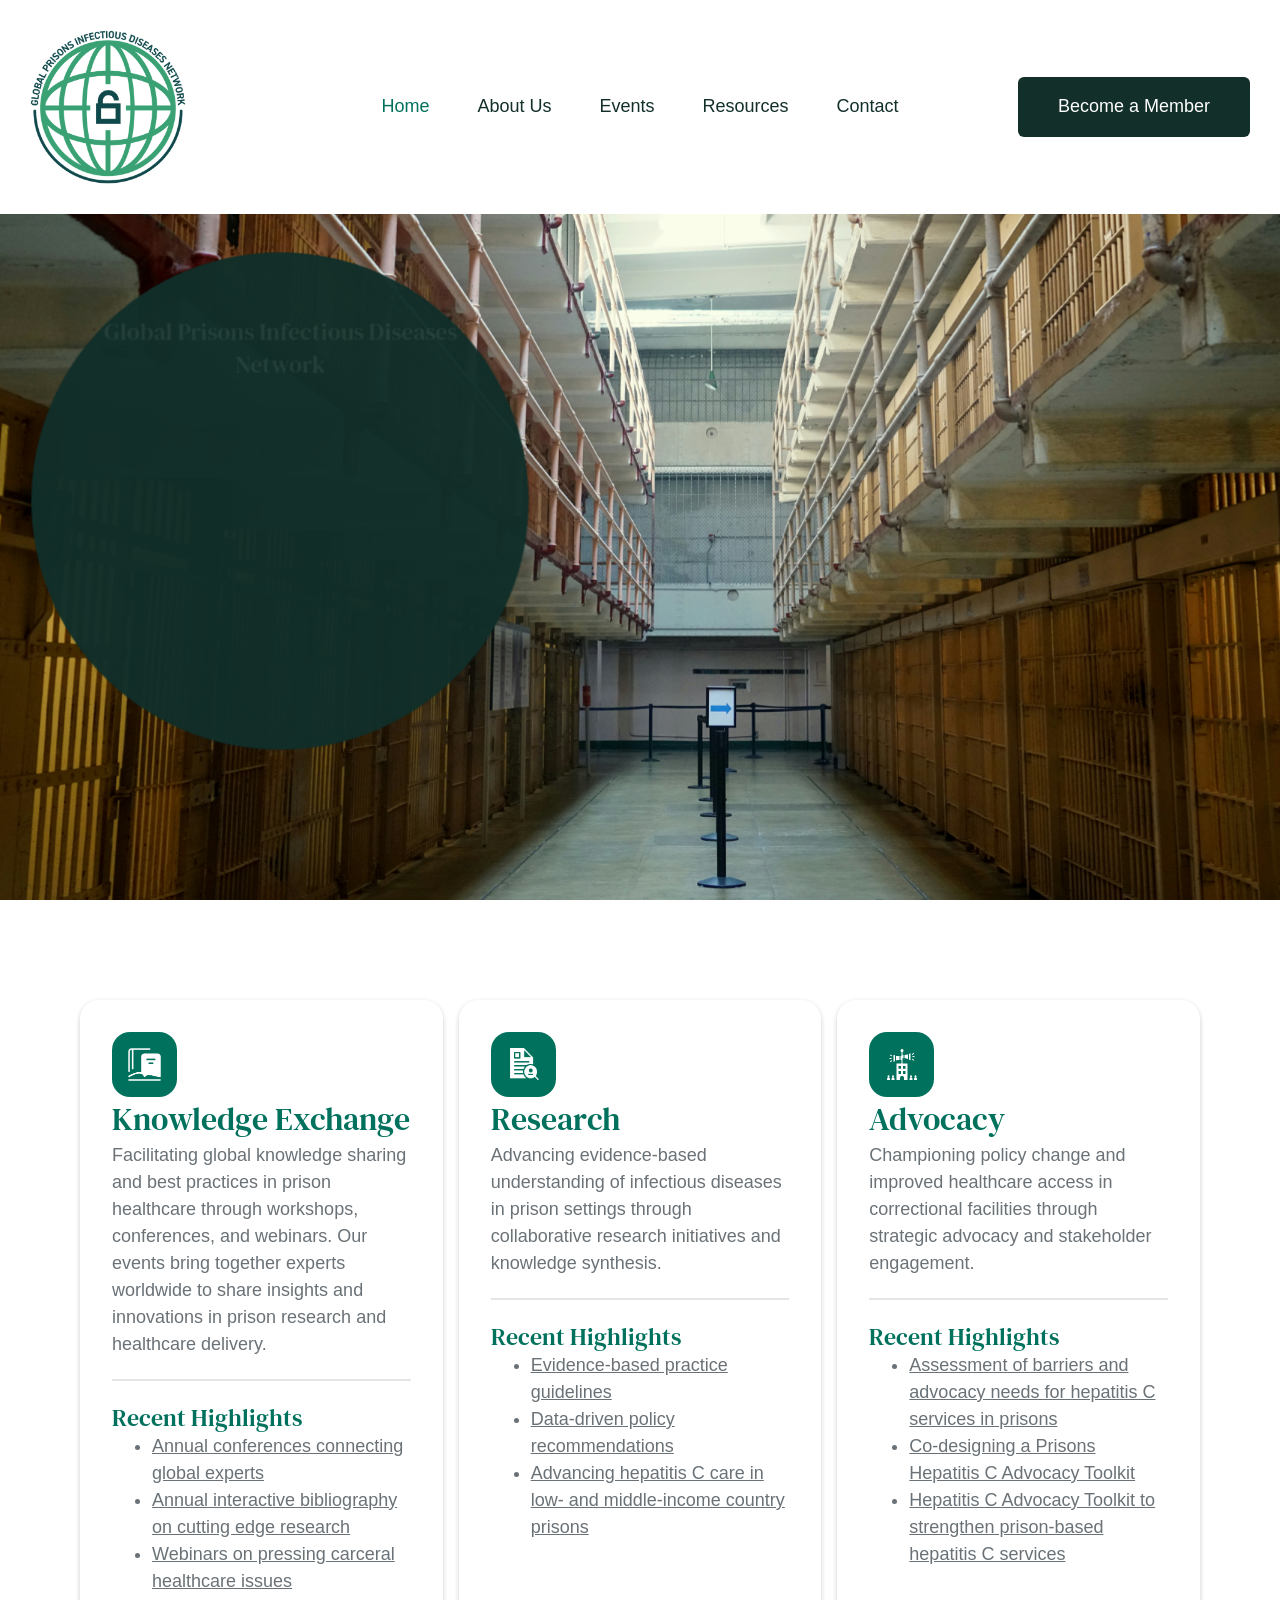
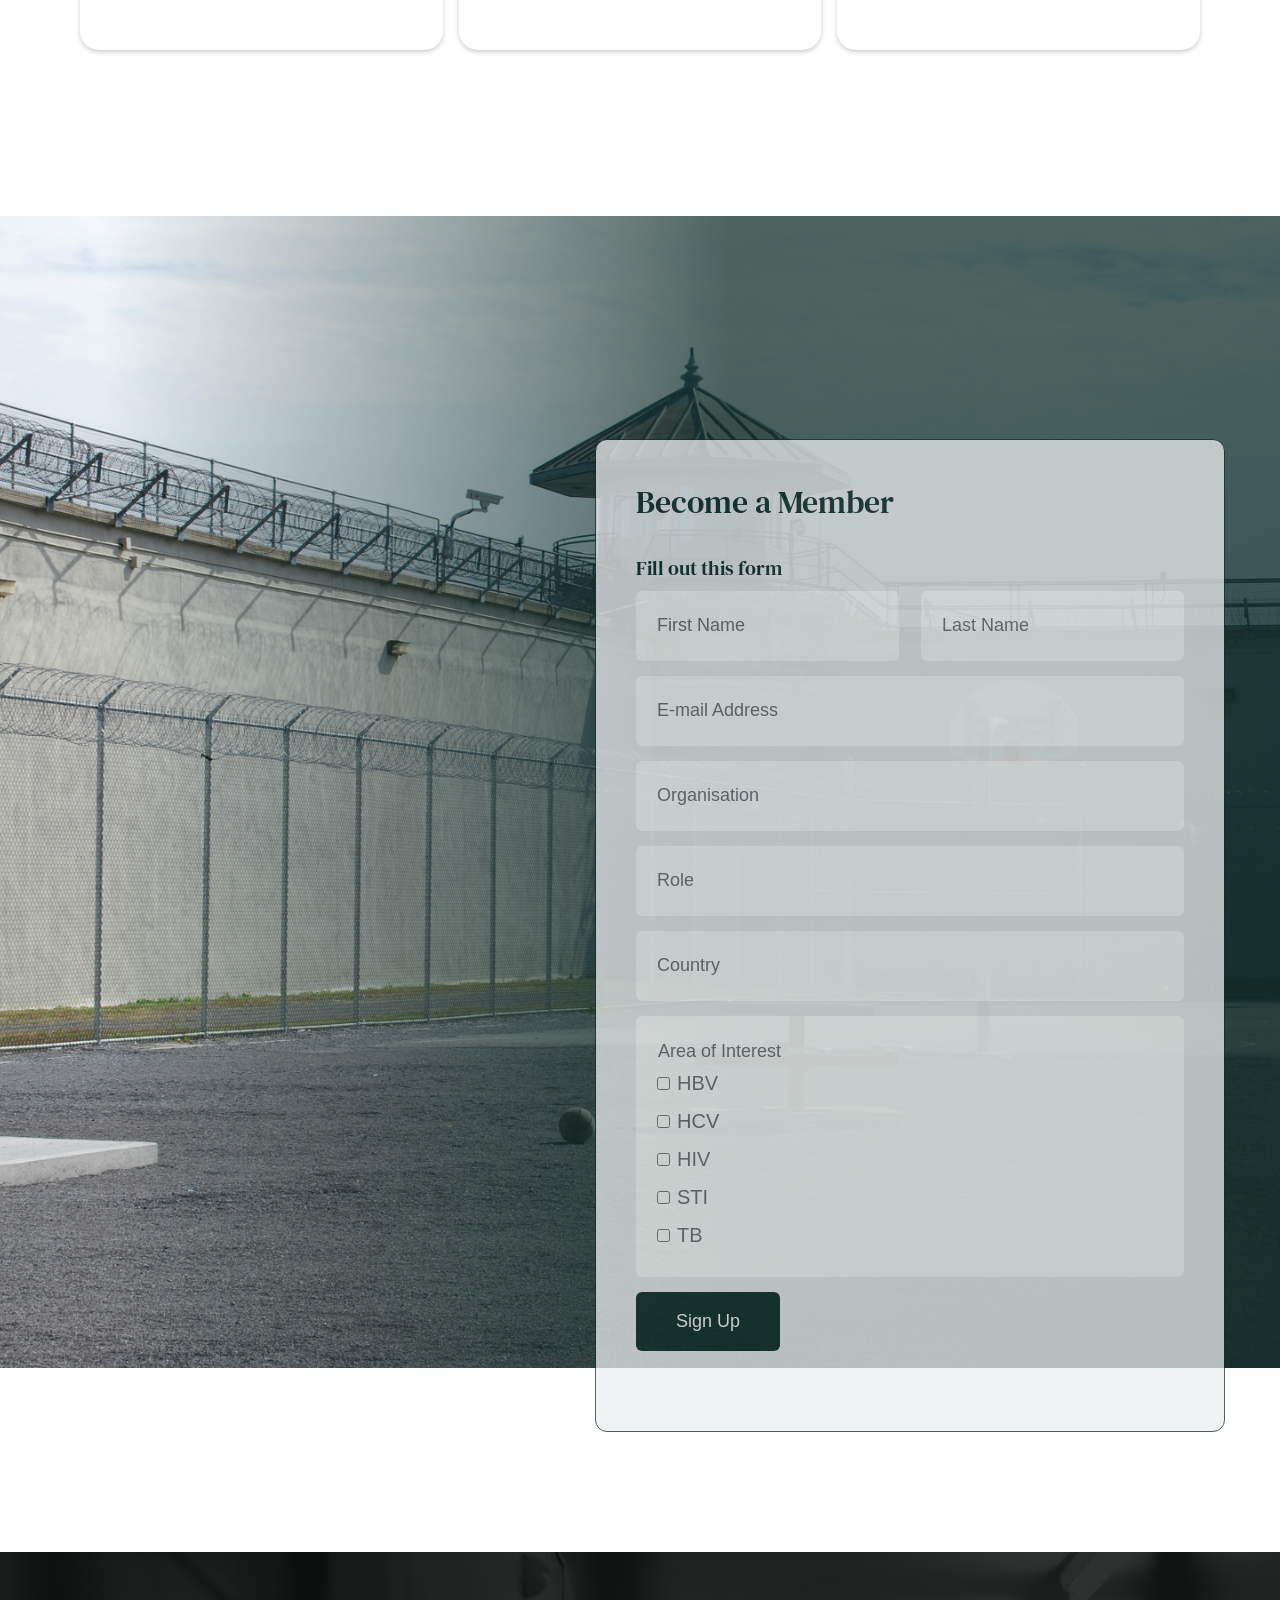
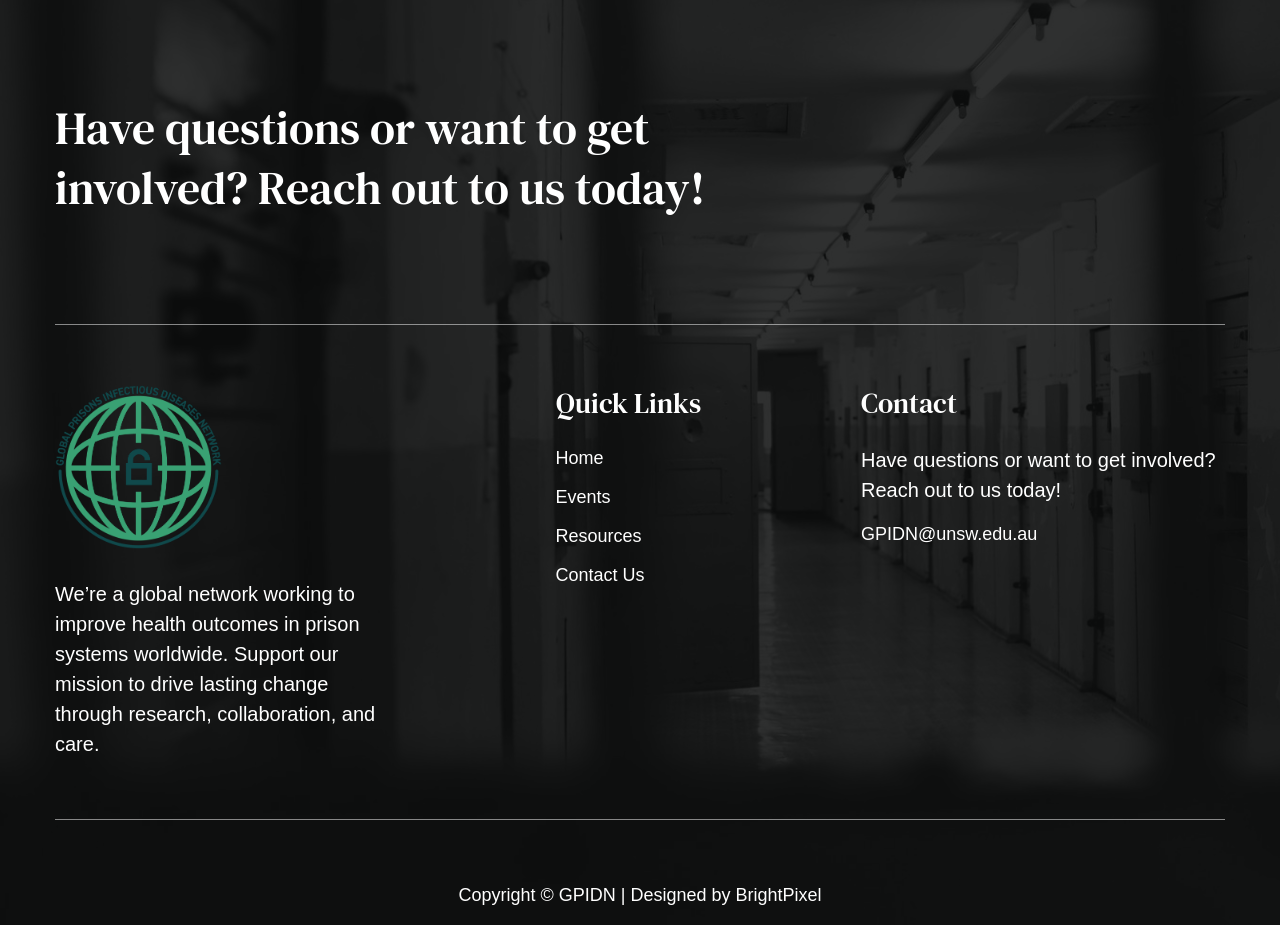
==== index.html @ 19cb0523 "GPIDN site mirror + new 2026 conference (Events) page Local standalone mirror of gpidn.org (5 pages," ====
<!DOCTYPE html><!-- This site was created in Webflow. https://webflow.com --><!-- Last Published: Thu May 07 2026 23:47:41 GMT+0000 (Coordinated Universal Time) --><html data-wf-domain="gpidn.org" data-wf-page="68351c70ae95c81b7feca743" data-wf-site="68351c6fae95c81b7feca6ff" lang="en"><head><meta charset="utf-8"/><link href="https://cdn.prod.website-files.com" rel="preconnect"/><title>Home - Global Prison ID Network</title><meta content="Global Prisons Infectious Diseases Network (GPIDN) is a global alliance advancing prison healthcare through research, collaboration, and advocacy to combat infectious diseases like HIV, TB, HCV, and more." name="description"/><meta content="Home - Global Prison ID Network" property="og:title"/><meta content="Global Prisons Infectious Diseases Network (GPIDN) is a global alliance advancing prison healthcare through research, collaboration, and advocacy to combat infectious diseases like HIV, TB, HCV, and more." property="og:description"/><meta content="Home - Global Prison ID Network" name="twitter:title"/><meta content="Global Prisons Infectious Diseases Network (GPIDN) is a global alliance advancing prison healthcare through research, collaboration, and advocacy to combat infectious diseases like HIV, TB, HCV, and more." name="twitter:description"/><meta property="og:type" content="website"/><meta content="summary_large_image" name="twitter:card"/><meta content="width=device-width, initial-scale=1" name="viewport"/><meta content="Webflow" name="generator"/><link href="assets/gpidn-2025.webflow.shared.c7c316c44-14bac6.css" rel="stylesheet" type="text/css"/><style>@media (min-width:992px) {html.w-mod-js:not(.w-mod-ix) [data-w-id="82a39b6d-df0b-9b63-26b6-0669e4063532"] {width:0%;}html.w-mod-js:not(.w-mod-ix) [data-w-id="cb2bb294-17dc-c684-61d2-eb37966dfdd9"] {opacity:0;}html.w-mod-js:not(.w-mod-ix) [data-w-id="67ee472a-508b-650f-0cd3-38ceef1d4b6e"] {opacity:0;}html.w-mod-js:not(.w-mod-ix) [data-w-id="32a72543-9ac7-cbc3-4306-06e5e917d810"] {opacity:0;}html.w-mod-js:not(.w-mod-ix) [data-w-id="61f1dc7b-3965-6560-810a-5bae8057a529"] {opacity:0;-webkit-transform:translate3d(0, 0, 0) scale3d(0.8, 0.8, 1) rotateX(0) rotateY(0) rotateZ(0) skew(0, 0);-moz-transform:translate3d(0, 0, 0) scale3d(0.8, 0.8, 1) rotateX(0) rotateY(0) rotateZ(0) skew(0, 0);-ms-transform:translate3d(0, 0, 0) scale3d(0.8, 0.8, 1) rotateX(0) rotateY(0) rotateZ(0) skew(0, 0);transform:translate3d(0, 0, 0) scale3d(0.8, 0.8, 1) rotateX(0) rotateY(0) rotateZ(0) skew(0, 0);}}@media (max-width:991px) and (min-width:768px) {html.w-mod-js:not(.w-mod-ix) [data-w-id="32a72543-9ac7-cbc3-4306-06e5e917d810"] {opacity:0;-webkit-transform:translate3d(0, 80px, 0) scale3d(1, 1, 1) rotateX(0) rotateY(0) rotateZ(0) skew(0, 0);-moz-transform:translate3d(0, 80px, 0) scale3d(1, 1, 1) rotateX(0) rotateY(0) rotateZ(0) skew(0, 0);-ms-transform:translate3d(0, 80px, 0) scale3d(1, 1, 1) rotateX(0) rotateY(0) rotateZ(0) skew(0, 0);transform:translate3d(0, 80px, 0) scale3d(1, 1, 1) rotateX(0) rotateY(0) rotateZ(0) skew(0, 0);}html.w-mod-js:not(.w-mod-ix) [data-w-id="67ee472a-508b-650f-0cd3-38ceef1d4b6e"] {opacity:0;-webkit-transform:translate3d(0, 80px, 0) scale3d(1, 1, 1) rotateX(0) rotateY(0) rotateZ(0) skew(0, 0);-moz-transform:translate3d(0, 80px, 0) scale3d(1, 1, 1) rotateX(0) rotateY(0) rotateZ(0) skew(0, 0);-ms-transform:translate3d(0, 80px, 0) scale3d(1, 1, 1) rotateX(0) rotateY(0) rotateZ(0) skew(0, 0);transform:translate3d(0, 80px, 0) scale3d(1, 1, 1) rotateX(0) rotateY(0) rotateZ(0) skew(0, 0);}html.w-mod-js:not(.w-mod-ix) [data-w-id="cb2bb294-17dc-c684-61d2-eb37966dfdd9"] {opacity:0;-webkit-transform:translate3d(0, 80px, 0) scale3d(1, 1, 1) rotateX(0) rotateY(0) rotateZ(0) skew(0, 0);-moz-transform:translate3d(0, 80px, 0) scale3d(1, 1, 1) rotateX(0) rotateY(0) rotateZ(0) skew(0, 0);-ms-transform:translate3d(0, 80px, 0) scale3d(1, 1, 1) rotateX(0) rotateY(0) rotateZ(0) skew(0, 0);transform:translate3d(0, 80px, 0) scale3d(1, 1, 1) rotateX(0) rotateY(0) rotateZ(0) skew(0, 0);}html.w-mod-js:not(.w-mod-ix) [data-w-id="82a39b6d-df0b-9b63-26b6-0669e4063532"] {width:0%;}}@media (max-width:767px) and (min-width:480px) {html.w-mod-js:not(.w-mod-ix) [data-w-id="32a72543-9ac7-cbc3-4306-06e5e917d810"] {opacity:0;-webkit-transform:translate3d(0, 80px, 0) scale3d(1, 1, 1) rotateX(0) rotateY(0) rotateZ(0) skew(0, 0);-moz-transform:translate3d(0, 80px, 0) scale3d(1, 1, 1) rotateX(0) rotateY(0) rotateZ(0) skew(0, 0);-ms-transform:translate3d(0, 80px, 0) scale3d(1, 1, 1) rotateX(0) rotateY(0) rotateZ(0) skew(0, 0);transform:translate3d(0, 80px, 0) scale3d(1, 1, 1) rotateX(0) rotateY(0) rotateZ(0) skew(0, 0);}html.w-mod-js:not(.w-mod-ix) [data-w-id="67ee472a-508b-650f-0cd3-38ceef1d4b6e"] {opacity:0;-webkit-transform:translate3d(0, 80px, 0) scale3d(1, 1, 1) rotateX(0) rotateY(0) rotateZ(0) skew(0, 0);-moz-transform:translate3d(0, 80px, 0) scale3d(1, 1, 1) rotateX(0) rotateY(0) rotateZ(0) skew(0, 0);-ms-transform:translate3d(0, 80px, 0) scale3d(1, 1, 1) rotateX(0) rotateY(0) rotateZ(0) skew(0, 0);transform:translate3d(0, 80px, 0) scale3d(1, 1, 1) rotateX(0) rotateY(0) rotateZ(0) skew(0, 0);}html.w-mod-js:not(.w-mod-ix) [data-w-id="cb2bb294-17dc-c684-61d2-eb37966dfdd9"] {opacity:0;-webkit-transform:translate3d(0, 80px, 0) scale3d(1, 1, 1) rotateX(0) rotateY(0) rotateZ(0) skew(0, 0);-moz-transform:translate3d(0, 80px, 0) scale3d(1, 1, 1) rotateX(0) rotateY(0) rotateZ(0) skew(0, 0);-ms-transform:translate3d(0, 80px, 0) scale3d(1, 1, 1) rotateX(0) rotateY(0) rotateZ(0) skew(0, 0);transform:translate3d(0, 80px, 0) scale3d(1, 1, 1) rotateX(0) rotateY(0) rotateZ(0) skew(0, 0);}html.w-mod-js:not(.w-mod-ix) [data-w-id="82a39b6d-df0b-9b63-26b6-0669e4063532"] {width:0%;}}@media (max-width:479px) {html.w-mod-js:not(.w-mod-ix) [data-w-id="32a72543-9ac7-cbc3-4306-06e5e917d810"] {opacity:0;-webkit-transform:translate3d(0, 80px, 0) scale3d(1, 1, 1) rotateX(0) rotateY(0) rotateZ(0) skew(0, 0);-moz-transform:translate3d(0, 80px, 0) scale3d(1, 1, 1) rotateX(0) rotateY(0) rotateZ(0) skew(0, 0);-ms-transform:translate3d(0, 80px, 0) scale3d(1, 1, 1) rotateX(0) rotateY(0) rotateZ(0) skew(0, 0);transform:translate3d(0, 80px, 0) scale3d(1, 1, 1) rotateX(0) rotateY(0) rotateZ(0) skew(0, 0);}html.w-mod-js:not(.w-mod-ix) [data-w-id="67ee472a-508b-650f-0cd3-38ceef1d4b6e"] {opacity:0;-webkit-transform:translate3d(0, 80px, 0) scale3d(1, 1, 1) rotateX(0) rotateY(0) rotateZ(0) skew(0, 0);-moz-transform:translate3d(0, 80px, 0) scale3d(1, 1, 1) rotateX(0) rotateY(0) rotateZ(0) skew(0, 0);-ms-transform:translate3d(0, 80px, 0) scale3d(1, 1, 1) rotateX(0) rotateY(0) rotateZ(0) skew(0, 0);transform:translate3d(0, 80px, 0) scale3d(1, 1, 1) rotateX(0) rotateY(0) rotateZ(0) skew(0, 0);}html.w-mod-js:not(.w-mod-ix) [data-w-id="cb2bb294-17dc-c684-61d2-eb37966dfdd9"] {opacity:0;-webkit-transform:translate3d(0, 80px, 0) scale3d(1, 1, 1) rotateX(0) rotateY(0) rotateZ(0) skew(0, 0);-moz-transform:translate3d(0, 80px, 0) scale3d(1, 1, 1) rotateX(0) rotateY(0) rotateZ(0) skew(0, 0);-ms-transform:translate3d(0, 80px, 0) scale3d(1, 1, 1) rotateX(0) rotateY(0) rotateZ(0) skew(0, 0);transform:translate3d(0, 80px, 0) scale3d(1, 1, 1) rotateX(0) rotateY(0) rotateZ(0) skew(0, 0);}html.w-mod-js:not(.w-mod-ix) [data-w-id="82a39b6d-df0b-9b63-26b6-0669e4063532"] {width:0%;}}</style><script type="text/javascript">!function(o,c){var n=c.documentElement,t=" w-mod-";n.className+=t+"js",("ontouchstart"in o||o.DocumentTouch&&c instanceof DocumentTouch)&&(n.className+=t+"touch")}(window,document);</script><link href="assets/68389d52143961847e5248ff_favicon-32x32-a05550.png" rel="shortcut icon" type="image/x-icon"/><link href="assets/68389d955cf2e69576b1316a_logo-final-43fe6a.png" rel="apple-touch-icon"/></head><body><main class="page-wrapper"><header class="header"><div class="w-layout-blockcontainer container-fluid w-container"><div data-animation="over-left" data-collapse="medium" data-duration="400" data-easing="ease" data-easing2="ease" role="banner" class="navbar-container w-nav"><div class="navbar-wrapper"><a href="#" class="navbar-brand w-nav-brand"><img width="156" sizes="(max-width: 479px) 90vw, 156px" alt="Brand Logo" src="assets/6837008849dfaa25f21c8799_2025-Logos-Global-Prisons-ID-Network-FINALS-01_1-CLR-CMYK-300-b04871.png" loading="lazy" srcset="assets/6837008849dfaa25f21c8799_2025-Logos-Global-Prisons-ID-Network-FINALS-01_1-CLR-CMYK-300-p-500-603fd9.png 500w, assets/6837008849dfaa25f21c8799_2025-Logos-Global-Prisons-ID-Network-FINALS-01_1-CLR-CMYK-300-b04871.png 834w" class="brand-logo"/></a><nav role="navigation" class="nav-menu-wrapper w-nav-menu"><ul role="list" class="nav-menu w-list-unstyled"><li class="nav-mobile-brand"><a href="#" class="navbar-brand w-nav-brand"><img width="120" sizes="(max-width: 991px) 100vw, 120px" alt="Brand Logo" src="assets/6837008849dfaa25f21c8799_2025-Logos-Global-Prisons-ID-Network-FINALS-01_1-CLR-CMYK-300-b04871.png" loading="lazy" srcset="assets/6837008849dfaa25f21c8799_2025-Logos-Global-Prisons-ID-Network-FINALS-01_1-CLR-CMYK-300-p-500-603fd9.png 500w, assets/6837008849dfaa25f21c8799_2025-Logos-Global-Prisons-ID-Network-FINALS-01_1-CLR-CMYK-300-b04871.png 834w" class="brand-logo"/></a></li><li class="nav-menu-list"><div class="nav-menu-link-wrapper"><a href="index.html" aria-current="page" class="nav-menu-link w--current">Home</a></div></li><li class="nav-menu-list"><div class="nav-menu-link-wrapper"><a href="about-us.html" class="nav-menu-link">About Us</a></div></li><li class="nav-menu-list"><div class="nav-menu-link-wrapper"><a href="events.html" class="nav-menu-link">Events</a></div></li><li class="nav-menu-list"><div class="nav-menu-link-wrapper"><a href="resources.html" class="nav-menu-link">Resources</a></div></li><li class="nav-menu-list"><div class="nav-menu-link-wrapper"><a href="contact-us.html" class="nav-menu-link">Contact</a></div></li><li class="nav-menu-list nav-list-button"><a href="index.html#newsletter-signup" class="primary-button button-white w-button">Become a Member</a></li></ul></nav><div class="nav-button-block"><a href="index.html#newsletter-signup" class="primary-button w-button">Become a Member</a></div><div class="menu-button w-nav-button"><div class="w-icon-nav-menu"></div></div></div></div></div></header><main class="main-wrapper"><section data-w-id="45e7bcd1-b46f-7408-97d9-a420a9abc5b6" class="home-two-hero-section"><div class="home-two-hero-wrapper"><div class="w-layout-blockcontainer container-fluid w-container"><div data-w-id="61f1dc7b-3965-6560-810a-5bae8057a529" class="home-two-hero-content-block"><h3 data-w-id="32a72543-9ac7-cbc3-4306-06e5e917d810" class="hero-title">Global Prisons Infectious Diseases Network</h3><p data-w-id="67ee472a-508b-650f-0cd3-38ceef1d4b6e" class="hero-except">The Global Prisons Infectious Diseases Network connects researchers, healthcare professionals, policymakers, and advocates committed to preventing and treating the most prevalent infectious diseases in custodial settings (prisons, jails, community corrections, and other closed settings), including hepatitis B (HBV), hepatitis C (HCV), HIV, tuberculosis (TB), and sexually transmitted infections (STIs).</p><a data-w-id="cb2bb294-17dc-c684-61d2-eb37966dfdd9" href="#newsletter-signup" class="primary-button button-white w-button">Become a Member</a></div></div></div><div data-w-id="82a39b6d-df0b-9b63-26b6-0669e4063532" class="home-two-hero-image-wrapper"></div></section><section class="home-about-section"><div class="section-gap-bottom extra-section-gap"><div class="w-layout-blockcontainer container-3 w-container"><div class="div-block-2"><div><div class="div-block-7"><div class="div-block-6"><img src="assets/688afd096c5e7ce8a48aa654_icons8-knowledge-64-aa7af4.png" loading="lazy" alt="" class="image"/></div><h3 class="heading-2">Knowledge Exchange</h3><p>Facilitating global knowledge sharing and best practices in prison healthcare through workshops, conferences, and webinars. Our events bring together experts worldwide to share insights and innovations in prison research and healthcare delivery.</p><div class="div-block-5"></div><h4 class="heading-3">Recent Highlights</h4><div class="rich-text-block w-richtext"><ul role="list"><li><a href="events.html#Conference-session" class="link">Annual conferences connecting global experts</a></li><li><a href="events.html#Annual-Bibliography" class="link">Annual interactive bibliography on cutting edge research</a></li><li><a href="events.html#Annual-Bibliography" class="link">Webinars on pressing carceral healthcare issues</a></li></ul></div></div></div></div><div class="div-block-2"><div><div class="div-block-7"><div class="div-block-6"><img src="assets/688afcbd1fd02f73d19caa61_icons8-research-50-43e5c8.png" loading="lazy" alt="" class="image"/></div><h3 class="heading-2">Research</h3><p>Advancing evidence-based understanding of infectious diseases in prison settings through collaborative research initiatives and knowledge synthesis.</p><div class="div-block-5"></div><h4 class="heading-3">Recent Highlights</h4><div class="rich-text-block w-richtext"><ul role="list"><li><a href="assets/docs/Global-Guidelines_FINAL-8868b1.pdf" class="link">Evidence-based practice guidelines</a></li><li><a href="assets/docs/Global-Guidelines_FINAL-8868b1.pdf" class="link">‍</a><a href="assets/docs/688affd9cad21de97b871ea6_Hepatitis-C-elimination-3e7ce7.pdf" class="link">Data-driven policy recommendations</a><a href="assets/docs/689eab617945a1f01510af22_The-role-of-low-income-and-middle-income-country-prisons-in-eliminating-hepatitis-C-9988ad.pdf" class="link">‍</a></li><li><a href="assets/docs/689eab617945a1f01510af22_The-role-of-low-income-and-middle-income-country-prisons-in-eliminating-hepatitis-C-9988ad.pdf" class="link">Advancing hepatitis C care in low- and middle-income country prisons</a></li></ul></div></div></div></div><div class="div-block-4 div-block-2"><div><div class="div-block-7"><div class="div-block-6"><img src="assets/688afd13b1c6c73cb6750aa9_icons8-advocacy-64-0dfc74.png" loading="lazy" alt="" class="image"/></div><h3 class="heading-2">Advocacy</h3><p>Championing policy change and improved healthcare access in correctional facilities through strategic advocacy and stakeholder engagement.</p><div class="div-block-5"></div><h4 class="heading-3">Recent Highlights</h4><div class="rich-text-block w-richtext"><ul role="list"><li><a href="assets/docs/688afff72bd0dc958d264e34_Barriers-and-advocacy-needs-for-hepatitis-C--5202a2.pdf" class="link">Assessment of barriers and advocacy needs for hepatitis C services in prisons</a></li><li class="link"><a href="assets/docs/688afff908e06ccb3a6a508e_Co-designing-the-INHSU-Prisons-5e118a.pdf" class="link">Co-designing a Prisons Hepatitis C Advocacy Toolkit </a></li><li class="link"><a href="https://inhsu.org/prisons-advocacy/" class="link">Hepatitis C Advocacy Toolkit to strengthen prison-based hepatitis C services</a></li></ul></div></div></div></div></div><div class="w-layout-blockcontainer container-default w-container"></div></div></section><section id="newsletter-signup" class="newsletter-section"><div class="section-gap-bottom"><div data-wf--donate-form--variant="bg-image-two" class="donate-main-wrapper w-variant-f0616ed6-3bfb-a10e-7567-ba98803127ca"><div class="w-layout-blockcontainer container-default w-container"><div class="donate-inner-wrapper"><div class="donate-content-block"><div class="section-title-block left-align-text-color-white"><div class="overflow-hidden"><div data-w-id="af041ebb-193e-fc40-6cb0-dd7b58821d04" class="donatinon-subtitle"></div></div><div class="overflow-hidden"><h2 data-w-id="af041ebb-193e-fc40-6cb0-dd7b58821d08" class="donation-section-title">Become a Member</h2></div></div><div data-w-id="639269e8-1d34-2d6f-25fd-9f0c02163643" class="donate-form-wrapper"><div class="donate-form-block w-form"><h3 class="donate-form-title">Become a Member</h3><form id="wf-form-Newsletter-Form" name="wf-form-Newsletter-Form" data-name="Newsletter Form" method="get" class="donate-form" data-wf-page-id="68351c70ae95c81b7feca743" data-wf-element-id="83a40e5c-3366-bae4-42bb-a971c50bfebc"><div class="input-field-wrapper margin-bottom"><label for="First-Name" class="donate-form-label">Fill out this form</label><div class="div-block w-variant-f0616ed6-3bfb-a10e-7567-ba98803127ca"><input class="input-field w-variant-f0616ed6-3bfb-a10e-7567-ba98803127ca _50-input w-input" maxlength="256" name="First-Name" data-name="First Name" aria-label="Enter your email" placeholder="First Name" type="text" id="First-Name" required=""/><input class="input-field w-variant-f0616ed6-3bfb-a10e-7567-ba98803127ca _50-input w-input" maxlength="256" name="Last-Name" data-name="Last Name" aria-label="Enter your email" placeholder="Last Name" type="text" id="Last-Name" required=""/></div><input class="input-field w-variant-f0616ed6-3bfb-a10e-7567-ba98803127ca w-input" maxlength="256" name="News-Letter-Email-2" data-name="News Letter Email 2" aria-label="Enter your email" placeholder="E-mail Address" type="email" id="News-Letter-Email" required=""/><input class="input-field w-variant-f0616ed6-3bfb-a10e-7567-ba98803127ca w-input" maxlength="256" name="Organisation" data-name="Organisation" aria-label="Enter your email" placeholder="Organisation" type="text" id="Organisation"/><input class="input-field w-variant-f0616ed6-3bfb-a10e-7567-ba98803127ca w-input" maxlength="256" name="Role" data-name="Role" aria-label="Enter your email" placeholder="Role" type="text" id="Role" required=""/><input class="input-field w-variant-f0616ed6-3bfb-a10e-7567-ba98803127ca w-input" maxlength="256" name="Country" data-name="Country" aria-label="Enter your email" placeholder="Country" type="text" id="Country" required=""/><div id="checkbox-group-wrap" class="input-field w-variant-f0616ed6-3bfb-a10e-7567-ba98803127ca"><label for="" class="input-field w-variant-f0616ed6-3bfb-a10e-7567-ba98803127ca labeleee">Area of Interest</label><div id="checkbox-grid"><label id="checkbox-item" class="w-checkbox"><input type="checkbox" id="checkbox" name="checkbox" data-name="Checkbox" class="w-checkbox-input checkbox-2 w-variant-f0616ed6-3bfb-a10e-7567-ba98803127ca"/><span class="checkbox-label-2 w-variant-f0616ed6-3bfb-a10e-7567-ba98803127ca w-form-label" for="checkbox">HBV</span></label><label id="checkbox-item" class="w-checkbox"><input type="checkbox" id="checkbox" name="checkbox" data-name="Checkbox" class="w-checkbox-input checkbox-2 w-variant-f0616ed6-3bfb-a10e-7567-ba98803127ca"/><span class="checkbox-label-3 w-variant-f0616ed6-3bfb-a10e-7567-ba98803127ca w-form-label" for="checkbox">HCV</span></label><label id="checkbox-item" class="w-checkbox"><input type="checkbox" id="checkbox" name="checkbox" data-name="Checkbox" class="w-checkbox-input checkbox-2 w-variant-f0616ed6-3bfb-a10e-7567-ba98803127ca"/><span class="checkbox-label-4 w-variant-f0616ed6-3bfb-a10e-7567-ba98803127ca w-form-label" for="checkbox">HIV</span></label><label id="checkbox-item" class="w-checkbox"><input type="checkbox" id="checkbox" name="checkbox" data-name="Checkbox" class="w-checkbox-input checkbox-2 w-variant-f0616ed6-3bfb-a10e-7567-ba98803127ca"/><span class="checkbox-label-4 w-variant-f0616ed6-3bfb-a10e-7567-ba98803127ca w-form-label" for="checkbox">STI</span></label><label id="checkbox-item" class="w-checkbox"><input type="checkbox" id="checkbox" name="checkbox" data-name="Checkbox" class="w-checkbox-input checkbox-2 w-variant-f0616ed6-3bfb-a10e-7567-ba98803127ca"/><span class="checkbox-label-4 w-variant-f0616ed6-3bfb-a10e-7567-ba98803127ca w-form-label" for="checkbox">TB</span></label></div></div><input type="submit" data-wait="Please wait..." class="primary-button w-button" value="Sign Up"/></div></form><div class="success-message w-form-done"><div>Thank you! Your submission has been received!</div></div><div class="error-message w-form-fail"><div>Oops! Something went wrong while submitting the form.</div></div></div></div></div></div></div></div></div></section></main><footer class="footer"><div class="footer-main-wrapper"><div class="footer-cta-block"><div class="w-layout-blockcontainer container-default w-container"><div class="footer-cta-inner"><h2 class="footer-cta-title">Have questions or want to get involved? Reach out to us today!</h2></div></div></div><div class="footer-upper-block"><div class="w-layout-blockcontainer container-default w-container"><div class="footer-main-block"><div id="w-node-cbdabc83-c2b3-a288-bb67-6b3678194d32-78194d25" class="footer-about-wrapper"><a href="#" class="footer-brand w-inline-block"><img sizes="100vw" srcset="assets/6837008849dfaa25f21c8799_2025-Logos-Global-Prisons-ID-Network-FINALS-01_1-CLR-CMYK-300-p-500-603fd9.png 500w, assets/6837008849dfaa25f21c8799_2025-Logos-Global-Prisons-ID-Network-FINALS-01_1-CLR-CMYK-300-b04871.png 834w" alt="Brand Logo" src="assets/6837008849dfaa25f21c8799_2025-Logos-Global-Prisons-ID-Network-FINALS-01_1-CLR-CMYK-300-b04871.png" loading="lazy" class="footer-brand-logo"/></a><p class="footer-about-paragraph">We’re a global network working to improve health outcomes in prison systems worldwide. Support our mission to drive lasting change through research, collaboration, and care.</p></div><div class="footer-column"><div class="footer-heading">Quick Links</div><div class="footer-link-wrapper"><a href="index.html" aria-current="page" class="footer-link w--current">Home</a><a href="events.html" class="footer-link">Events</a><a href="resources.html" class="footer-link">Resources</a><a href="contact-us.html" class="footer-link">Contact Us</a></div></div><div id="w-node-cbdabc83-c2b3-a288-bb67-6b3678194d5e-78194d25" class="footer-contact-block"><div class="footer-heading">Contact</div><div class="footer-newsletter-wrapper"><p class="footer-text">Have questions or want to get involved? Reach out to us today!</p><div class="footer-contact-link-block"><div class="footer-contact-text">GPIDN@unsw.edu.au</div></div></div></div></div></div></div><div class="footer-lower-block"><div class="w-layout-blockcontainer container-default w-container"><div class="footer-copyright-text">Copyright © GPIDN | Designed by <a href="https://www.bright-pixel.com" class="footer-copyright-link">BrightPixel</a></div></div></div></div><img src="assets/6837106b8d5699e314704a1d_matthew-ansley-ihl2Q5F-VYA-unsplash-0db472.jpg" loading="lazy" sizes="100vw" srcset="assets/6837106b8d5699e314704a1d_matthew-ansley-ihl2Q5F-VYA-unsplash-p-500-630df8.jpg 500w, assets/6837106b8d5699e314704a1d_matthew-ansley-ihl2Q5F-VYA-unsplash-p-800-622639.jpg 800w, assets/6837106b8d5699e314704a1d_matthew-ansley-ihl2Q5F-VYA-unsplash-p-1080-1d7cfe.jpg 1080w, assets/6837106b8d5699e314704a1d_matthew-ansley-ihl2Q5F-VYA-unsplash-p-1600-a8a8f8.jpg 1600w, assets/6837106b8d5699e314704a1d_matthew-ansley-ihl2Q5F-VYA-unsplash-p-2000-96ce20.jpg 2000w, assets/6837106b8d5699e314704a1d_matthew-ansley-ihl2Q5F-VYA-unsplash-p-2600-5c32ee.jpg 2600w, assets/6837106b8d5699e314704a1d_matthew-ansley-ihl2Q5F-VYA-unsplash-p-3200-4ceb6a.jpg 3200w, assets/6837106b8d5699e314704a1d_matthew-ansley-ihl2Q5F-VYA-unsplash-0db472.jpg 6240w" alt="" class="footer-bg"/></footer></main><script src="assets/jquery-3.5.1.min.dc5e7f18c8-2a0d24.js" type="text/javascript"></script><script src="assets/webflow.schunk.36b8fb49256177c8-672e7f.js" type="text/javascript"></script><script src="assets/webflow.schunk.cf0bcd5d386168d1-3fe986.js" type="text/javascript"></script><script src="assets/webflow.37ffd93a.c64ad2f192f52dd2-768ecd.js" type="text/javascript"></script></body></html>
---- assets/gpidn-2025.webflow.shared.c7c316c44-14bac6.css ----
html {
  -webkit-text-size-adjust: 100%;
  -ms-text-size-adjust: 100%;
  font-family: sans-serif;
}

body {
  margin: 0;
}

article, aside, details, figcaption, figure, footer, header, hgroup, main, menu, nav, section, summary {
  display: block;
}

audio, canvas, progress, video {
  vertical-align: baseline;
  display: inline-block;
}

audio:not([controls]) {
  height: 0;
  display: none;
}

[hidden], template {
  display: none;
}

a {
  background-color: #0000;
}

a:active, a:hover {
  outline: 0;
}

abbr[title] {
  border-bottom: 1px dotted;
}

b, strong {
  font-weight: bold;
}

dfn {
  font-style: italic;
}

h1 {
  margin: .67em 0;
  font-size: 2em;
}

mark {
  color: #000;
  background: #ff0;
}

small {
  font-size: 80%;
}

sub, sup {
  vertical-align: baseline;
  font-size: 75%;
  line-height: 0;
  position: relative;
}

sup {
  top: -.5em;
}

sub {
  bottom: -.25em;
}

img {
  border: 0;
}

svg:not(:root) {
  overflow: hidden;
}

hr {
  box-sizing: content-box;
  height: 0;
}

pre {
  overflow: auto;
}

code, kbd, pre, samp {
  font-family: monospace;
  font-size: 1em;
}

button, input, optgroup, select, textarea {
  color: inherit;
  font: inherit;
  margin: 0;
}

button {
  overflow: visible;
}

button, select {
  text-transform: none;
}

button, html input[type="button"], input[type="reset"] {
  -webkit-appearance: button;
  cursor: pointer;
}

button[disabled], html input[disabled] {
  cursor: default;
}

button::-moz-focus-inner, input::-moz-focus-inner {
  border: 0;
  padding: 0;
}

input {
  line-height: normal;
}

input[type="checkbox"], input[type="radio"] {
  box-sizing: border-box;
  padding: 0;
}

input[type="number"]::-webkit-inner-spin-button, input[type="number"]::-webkit-outer-spin-button {
  height: auto;
}

input[type="search"] {
  -webkit-appearance: none;
}

input[type="search"]::-webkit-search-cancel-button, input[type="search"]::-webkit-search-decoration {
  -webkit-appearance: none;
}

legend {
  border: 0;
  padding: 0;
}

textarea {
  overflow: auto;
}

optgroup {
  font-weight: bold;
}

table {
  border-collapse: collapse;
  border-spacing: 0;
}

td, th {
  padding: 0;
}

@font-face {
  font-family: webflow-icons;
  src: url("[data-uri]") format("truetype");
  font-weight: normal;
  font-style: normal;
}

[class^="w-icon-"], [class*=" w-icon-"] {
  speak: none;
  font-variant: normal;
  text-transform: none;
  -webkit-font-smoothing: antialiased;
  -moz-osx-font-smoothing: grayscale;
  font-style: normal;
  font-weight: normal;
  line-height: 1;
  font-family: webflow-icons !important;
}

.w-icon-slider-right:before {
  content: "";
}

.w-icon-slider-left:before {
  content: "";
}

.w-icon-nav-menu:before {
  content: "";
}

.w-icon-arrow-down:before, .w-icon-dropdown-toggle:before {
  content: "";
}

.w-icon-file-upload-remove:before {
  content: "";
}

.w-icon-file-upload-icon:before {
  content: "";
}

* {
  box-sizing: border-box;
}

html {
  height: 100%;
}

body {
  color: #333;
  background-color: #fff;
  min-height: 100%;
  margin: 0;
  font-family: Arial, sans-serif;
  font-size: 14px;
  line-height: 20px;
}

img {
  vertical-align: middle;
  max-width: 100%;
  display: inline-block;
}

html.w-mod-touch * {
  background-attachment: scroll !important;
}

.w-block {
  display: block;
}

.w-inline-block {
  max-width: 100%;
  display: inline-block;
}

.w-clearfix:before, .w-clearfix:after {
  content: " ";
  grid-area: 1 / 1 / 2 / 2;
  display: table;
}

.w-clearfix:after {
  clear: both;
}

.w-hidden {
  display: none;
}

.w-button {
  color: #fff;
  line-height: inherit;
  cursor: pointer;
  background-color: #3898ec;
  border: 0;
  border-radius: 0;
  padding: 9px 15px;
  text-decoration: none;
  display: inline-block;
}

input.w-button {
  -webkit-appearance: button;
}

html[data-w-dynpage] [data-w-cloak] {
  color: #0000 !important;
}

.w-code-block {
  margin: unset;
}

pre.w-code-block code {
  all: inherit;
}

pre.w-code-block code > span {
  display: block !important;
}

.w-optimization {
  display: contents;
}

.w-webflow-badge, .w-webflow-badge > img {
  box-sizing: unset;
  width: unset;
  height: unset;
  max-height: unset;
  max-width: unset;
  min-height: unset;
  min-width: unset;
  margin: unset;
  padding: unset;
  float: unset;
  clear: unset;
  border: unset;
  border-radius: unset;
  background: unset;
  background-image: unset;
  background-position: unset;
  background-size: unset;
  background-repeat: unset;
  background-origin: unset;
  background-clip: unset;
  background-attachment: unset;
  background-color: unset;
  box-shadow: unset;
  transform: unset;
  direction: unset;
  font-family: unset;
  font-weight: unset;
  color: unset;
  font-size: unset;
  line-height: unset;
  font-style: unset;
  font-variant: unset;
  text-align: unset;
  letter-spacing: unset;
  -webkit-text-decoration: unset;
  text-decoration: unset;
  text-indent: unset;
  text-transform: unset;
  list-style-type: unset;
  text-shadow: unset;
  vertical-align: unset;
  cursor: unset;
  white-space: unset;
  word-break: unset;
  word-spacing: unset;
  word-wrap: unset;
  transition: unset;
}

.w-webflow-badge {
  white-space: nowrap;
  cursor: pointer;
  box-shadow: 0 0 0 1px #0000001a, 0 1px 3px #0000001a;
  visibility: visible !important;
  opacity: 1 !important;
  z-index: 2147483647 !important;
  color: #aaadb0 !important;
  width: auto !important;
  height: auto !important;
  overflow: unset !important;
  background-color: #fff !important;
  border-radius: 3px !important;
  margin: 0 !important;
  padding: 6px !important;
  font-size: 12px !important;
  line-height: 14px !important;
  text-decoration: none !important;
  display: inline-block !important;
  position: fixed !important;
  inset: auto 12px 12px auto !important;
  transform: none !important;
}

.w-webflow-badge > img {
  position: unset;
  visibility: unset !important;
  opacity: 1 !important;
  vertical-align: middle !important;
  display: inline-block !important;
}

h1, h2, h3, h4, h5, h6 {
  margin-bottom: 10px;
  font-weight: bold;
}

h1 {
  margin-top: 20px;
  font-size: 38px;
  line-height: 44px;
}

h2 {
  margin-top: 20px;
  font-size: 32px;
  line-height: 36px;
}

h3 {
  margin-top: 20px;
  font-size: 24px;
  line-height: 30px;
}

h4 {
  margin-top: 10px;
  font-size: 18px;
  line-height: 24px;
}

h5 {
  margin-top: 10px;
  font-size: 14px;
  line-height: 20px;
}

h6 {
  margin-top: 10px;
  font-size: 12px;
  line-height: 18px;
}

p {
  margin-top: 0;
  margin-bottom: 10px;
}

blockquote {
  border-left: 5px solid #e2e2e2;
  margin: 0 0 10px;
  padding: 10px 20px;
  font-size: 18px;
  line-height: 22px;
}

figure {
  margin: 0 0 10px;
}

figcaption {
  text-align: center;
  margin-top: 5px;
}

ul, ol {
  margin-top: 0;
  margin-bottom: 10px;
  padding-left: 40px;
}

.w-list-unstyled {
  padding-left: 0;
  list-style: none;
}

.w-embed:before, .w-embed:after {
  content: " ";
  grid-area: 1 / 1 / 2 / 2;
  display: table;
}

.w-embed:after {
  clear: both;
}

.w-video {
  width: 100%;
  padding: 0;
  position: relative;
}

.w-video iframe, .w-video object, .w-video embed {
  border: none;
  width: 100%;
  height: 100%;
  position: absolute;
  top: 0;
  left: 0;
}

fieldset {
  border: 0;
  margin: 0;
  padding: 0;
}

button, [type="button"], [type="reset"] {
  cursor: pointer;
  -webkit-appearance: button;
  border: 0;
}

.w-form {
  margin: 0 0 15px;
}

.w-form-done {
  text-align: center;
  background-color: #ddd;
  padding: 20px;
  display: none;
}

.w-form-fail {
  background-color: #ffdede;
  margin-top: 10px;
  padding: 10px;
  display: none;
}

label {
  margin-bottom: 5px;
  font-weight: bold;
  display: block;
}

.w-input, .w-select {
  color: #333;
  vertical-align: middle;
  background-color: #fff;
  border: 1px solid #ccc;
  width: 100%;
  height: 38px;
  margin-bottom: 10px;
  padding: 8px 12px;
  font-size: 14px;
  line-height: 1.42857;
  display: block;
}

.w-input::placeholder, .w-select::placeholder {
  color: #999;
}

.w-input:focus, .w-select:focus {
  border-color: #3898ec;
  outline: 0;
}

.w-input[disabled], .w-select[disabled], .w-input[readonly], .w-select[readonly], fieldset[disabled] .w-input, fieldset[disabled] .w-select {
  cursor: not-allowed;
}

.w-input[disabled]:not(.w-input-disabled), .w-select[disabled]:not(.w-input-disabled), .w-input[readonly], .w-select[readonly], fieldset[disabled]:not(.w-input-disabled) .w-input, fieldset[disabled]:not(.w-input-disabled) .w-select {
  background-color: #eee;
}

textarea.w-input, textarea.w-select {
  height: auto;
}

.w-select {
  background-color: #f3f3f3;
}

.w-select[multiple] {
  height: auto;
}

.w-form-label {
  cursor: pointer;
  margin-bottom: 0;
  font-weight: normal;
  display: inline-block;
}

.w-radio {
  margin-bottom: 5px;
  padding-left: 20px;
  display: block;
}

.w-radio:before, .w-radio:after {
  content: " ";
  grid-area: 1 / 1 / 2 / 2;
  display: table;
}

.w-radio:after {
  clear: both;
}

.w-radio-input {
  float: left;
  margin: 3px 0 0 -20px;
  line-height: normal;
}

.w-file-upload {
  margin-bottom: 10px;
  display: block;
}

.w-file-upload-input {
  opacity: 0;
  z-index: -100;
  width: .1px;
  height: .1px;
  position: absolute;
  overflow: hidden;
}

.w-file-upload-default, .w-file-upload-uploading, .w-file-upload-success {
  color: #333;
  display: inline-block;
}

.w-file-upload-error {
  margin-top: 10px;
  display: block;
}

.w-file-upload-default.w-hidden, .w-file-upload-uploading.w-hidden, .w-file-upload-error.w-hidden, .w-file-upload-success.w-hidden {
  display: none;
}

.w-file-upload-uploading-btn {
  cursor: pointer;
  background-color: #fafafa;
  border: 1px solid #ccc;
  margin: 0;
  padding: 8px 12px;
  font-size: 14px;
  font-weight: normal;
  display: flex;
}

.w-file-upload-file {
  background-color: #fafafa;
  border: 1px solid #ccc;
  flex-grow: 1;
  justify-content: space-between;
  margin: 0;
  padding: 8px 9px 8px 11px;
  display: flex;
}

.w-file-upload-file-name {
  font-size: 14px;
  font-weight: normal;
  display: block;
}

.w-file-remove-link {
  cursor: pointer;
  width: auto;
  height: auto;
  margin-top: 3px;
  margin-left: 10px;
  padding: 3px;
  display: block;
}

.w-icon-file-upload-remove {
  margin: auto;
  font-size: 10px;
}

.w-file-upload-error-msg {
  color: #ea384c;
  padding: 2px 0;
  display: inline-block;
}

.w-file-upload-info {
  padding: 0 12px;
  line-height: 38px;
  display: inline-block;
}

.w-file-upload-label {
  cursor: pointer;
  background-color: #fafafa;
  border: 1px solid #ccc;
  margin: 0;
  padding: 8px 12px;
  font-size: 14px;
  font-weight: normal;
  display: inline-block;
}

.w-icon-file-upload-icon, .w-icon-file-upload-uploading {
  width: 20px;
  margin-right: 8px;
  display: inline-block;
}

.w-icon-file-upload-uploading {
  height: 20px;
}

.w-container {
  max-width: 940px;
  margin-left: auto;
  margin-right: auto;
}

.w-container:before, .w-container:after {
  content: " ";
  grid-area: 1 / 1 / 2 / 2;
  display: table;
}

.w-container:after {
  clear: both;
}

.w-container .w-row {
  margin-left: -10px;
  margin-right: -10px;
}

.w-row:before, .w-row:after {
  content: " ";
  grid-area: 1 / 1 / 2 / 2;
  display: table;
}

.w-row:after {
  clear: both;
}

.w-row .w-row {
  margin-left: 0;
  margin-right: 0;
}

.w-col {
  float: left;
  width: 100%;
  min-height: 1px;
  padding-left: 10px;
  padding-right: 10px;
  position: relative;
}

.w-col .w-col {
  padding-left: 0;
  padding-right: 0;
}

.w-col-1 {
  width: 8.33333%;
}

.w-col-2 {
  width: 16.6667%;
}

.w-col-3 {
  width: 25%;
}

.w-col-4 {
  width: 33.3333%;
}

.w-col-5 {
  width: 41.6667%;
}

.w-col-6 {
  width: 50%;
}

.w-col-7 {
  width: 58.3333%;
}

.w-col-8 {
  width: 66.6667%;
}

.w-col-9 {
  width: 75%;
}

.w-col-10 {
  width: 83.3333%;
}

.w-col-11 {
  width: 91.6667%;
}

.w-col-12 {
  width: 100%;
}

.w-hidden-main {
  display: none !important;
}

@media screen and (max-width: 991px) {
  .w-container {
    max-width: 728px;
  }

  .w-hidden-main {
    display: inherit !important;
  }

  .w-hidden-medium {
    display: none !important;
  }

  .w-col-medium-1 {
    width: 8.33333%;
  }

  .w-col-medium-2 {
    width: 16.6667%;
  }

  .w-col-medium-3 {
    width: 25%;
  }

  .w-col-medium-4 {
    width: 33.3333%;
  }

  .w-col-medium-5 {
    width: 41.6667%;
  }

  .w-col-medium-6 {
    width: 50%;
  }

  .w-col-medium-7 {
    width: 58.3333%;
  }

  .w-col-medium-8 {
    width: 66.6667%;
  }

  .w-col-medium-9 {
    width: 75%;
  }

  .w-col-medium-10 {
    width: 83.3333%;
  }

  .w-col-medium-11 {
    width: 91.6667%;
  }

  .w-col-medium-12 {
    width: 100%;
  }

  .w-col-stack {
    width: 100%;
    left: auto;
    right: auto;
  }
}

@media screen and (max-width: 767px) {
  .w-hidden-main, .w-hidden-medium {
    display: inherit !important;
  }

  .w-hidden-small {
    display: none !important;
  }

  .w-row, .w-container .w-row {
    margin-left: 0;
    margin-right: 0;
  }

  .w-col {
    width: 100%;
    left: auto;
    right: auto;
  }

  .w-col-small-1 {
    width: 8.33333%;
  }

  .w-col-small-2 {
    width: 16.6667%;
  }

  .w-col-small-3 {
    width: 25%;
  }

  .w-col-small-4 {
    width: 33.3333%;
  }

  .w-col-small-5 {
    width: 41.6667%;
  }

  .w-col-small-6 {
    width: 50%;
  }

  .w-col-small-7 {
    width: 58.3333%;
  }

  .w-col-small-8 {
    width: 66.6667%;
  }

  .w-col-small-9 {
    width: 75%;
  }

  .w-col-small-10 {
    width: 83.3333%;
  }

  .w-col-small-11 {
    width: 91.6667%;
  }

  .w-col-small-12 {
    width: 100%;
  }
}

@media screen and (max-width: 479px) {
  .w-container {
    max-width: none;
  }

  .w-hidden-main, .w-hidden-medium, .w-hidden-small {
    display: inherit !important;
  }

  .w-hidden-tiny {
    display: none !important;
  }

  .w-col {
    width: 100%;
  }

  .w-col-tiny-1 {
    width: 8.33333%;
  }

  .w-col-tiny-2 {
    width: 16.6667%;
  }

  .w-col-tiny-3 {
    width: 25%;
  }

  .w-col-tiny-4 {
    width: 33.3333%;
  }

  .w-col-tiny-5 {
    width: 41.6667%;
  }

  .w-col-tiny-6 {
    width: 50%;
  }

  .w-col-tiny-7 {
    width: 58.3333%;
  }

  .w-col-tiny-8 {
    width: 66.6667%;
  }

  .w-col-tiny-9 {
    width: 75%;
  }

  .w-col-tiny-10 {
    width: 83.3333%;
  }

  .w-col-tiny-11 {
    width: 91.6667%;
  }

  .w-col-tiny-12 {
    width: 100%;
  }
}

.w-widget {
  position: relative;
}

.w-widget-map {
  width: 100%;
  height: 400px;
}

.w-widget-map label {
  width: auto;
  display: inline;
}

.w-widget-map img {
  max-width: inherit;
}

.w-widget-map .gm-style-iw {
  text-align: center;
}

.w-widget-map .gm-style-iw > button {
  display: none !important;
}

.w-widget-twitter {
  overflow: hidden;
}

.w-widget-twitter-count-shim {
  vertical-align: top;
  text-align: center;
  background: #fff;
  border: 1px solid #758696;
  border-radius: 3px;
  width: 28px;
  height: 20px;
  display: inline-block;
  position: relative;
}

.w-widget-twitter-count-shim * {
  pointer-events: none;
  -webkit-user-select: none;
  user-select: none;
}

.w-widget-twitter-count-shim .w-widget-twitter-count-inner {
  text-align: center;
  color: #999;
  font-family: serif;
  font-size: 15px;
  line-height: 12px;
  position: relative;
}

.w-widget-twitter-count-shim .w-widget-twitter-count-clear {
  display: block;
  position: relative;
}

.w-widget-twitter-count-shim.w--large {
  width: 36px;
  height: 28px;
}

.w-widget-twitter-count-shim.w--large .w-widget-twitter-count-inner {
  font-size: 18px;
  line-height: 18px;
}

.w-widget-twitter-count-shim:not(.w--vertical) {
  margin-left: 5px;
  margin-right: 8px;
}

.w-widget-twitter-count-shim:not(.w--vertical).w--large {
  margin-left: 6px;
}

.w-widget-twitter-count-shim:not(.w--vertical):before, .w-widget-twitter-count-shim:not(.w--vertical):after {
  content: " ";
  pointer-events: none;
  border: solid #0000;
  width: 0;
  height: 0;
  position: absolute;
  top: 50%;
  left: 0;
}

.w-widget-twitter-count-shim:not(.w--vertical):before {
  border-width: 4px;
  border-color: #75869600 #5d6c7b #75869600 #75869600;
  margin-top: -4px;
  margin-left: -9px;
}

.w-widget-twitter-count-shim:not(.w--vertical).w--large:before {
  border-width: 5px;
  margin-top: -5px;
  margin-left: -10px;
}

.w-widget-twitter-count-shim:not(.w--vertical):after {
  border-width: 4px;
  border-color: #fff0 #fff #fff0 #fff0;
  margin-top: -4px;
  margin-left: -8px;
}

.w-widget-twitter-count-shim:not(.w--vertical).w--large:after {
  border-width: 5px;
  margin-top: -5px;
  margin-left: -9px;
}

.w-widget-twitter-count-shim.w--vertical {
  width: 61px;
  height: 33px;
  margin-bottom: 8px;
}

.w-widget-twitter-count-shim.w--vertical:before, .w-widget-twitter-count-shim.w--vertical:after {
  content: " ";
  pointer-events: none;
  border: solid #0000;
  width: 0;
  height: 0;
  position: absolute;
  top: 100%;
  left: 50%;
}

.w-widget-twitter-count-shim.w--vertical:before {
  border-width: 5px;
  border-color: #5d6c7b #75869600 #75869600;
  margin-left: -5px;
}

.w-widget-twitter-count-shim.w--vertical:after {
  border-width: 4px;
  border-color: #fff #fff0 #fff0;
  margin-left: -4px;
}

.w-widget-twitter-count-shim.w--vertical .w-widget-twitter-count-inner {
  font-size: 18px;
  line-height: 22px;
}

.w-widget-twitter-count-shim.w--vertical.w--large {
  width: 76px;
}

.w-background-video {
  color: #fff;
  height: 500px;
  position: relative;
  overflow: hidden;
}

.w-background-video > video {
  object-fit: cover;
  z-index: -100;
  background-position: 50%;
  background-size: cover;
  width: 100%;
  height: 100%;
  margin: auto;
  position: absolute;
  inset: -100%;
}

.w-background-video > video::-webkit-media-controls-start-playback-button {
  -webkit-appearance: none;
  display: none !important;
}

.w-background-video--control {
  background-color: #0000;
  padding: 0;
  position: absolute;
  bottom: 1em;
  right: 1em;
}

.w-background-video--control > [hidden] {
  display: none !important;
}

.w-slider {
  text-align: center;
  clear: both;
  -webkit-tap-highlight-color: #0000;
  tap-highlight-color: #0000;
  background: #ddd;
  height: 300px;
  position: relative;
}

.w-slider-mask {
  z-index: 1;
  white-space: nowrap;
  height: 100%;
  display: block;
  position: relative;
  left: 0;
  right: 0;
  overflow: hidden;
}

.w-slide {
  vertical-align: top;
  white-space: normal;
  text-align: left;
  width: 100%;
  height: 100%;
  display: inline-block;
  position: relative;
}

.w-slider-nav {
  z-index: 2;
  text-align: center;
  -webkit-tap-highlight-color: #0000;
  tap-highlight-color: #0000;
  height: 40px;
  margin: auto;
  padding-top: 10px;
  position: absolute;
  inset: auto 0 0;
}

.w-slider-nav.w-round > div {
  border-radius: 100%;
}

.w-slider-nav.w-num > div {
  width: auto;
  height: auto;
  font-size: inherit;
  line-height: inherit;
  padding: .2em .5em;
}

.w-slider-nav.w-shadow > div {
  box-shadow: 0 0 3px #3336;
}

.w-slider-nav-invert {
  color: #fff;
}

.w-slider-nav-invert > div {
  background-color: #2226;
}

.w-slider-nav-invert > div.w-active {
  background-color: #222;
}

.w-slider-dot {
  cursor: pointer;
  background-color: #fff6;
  width: 1em;
  height: 1em;
  margin: 0 3px .5em;
  transition: background-color .1s, color .1s;
  display: inline-block;
  position: relative;
}

.w-slider-dot.w-active {
  background-color: #fff;
}

.w-slider-dot:focus {
  outline: none;
  box-shadow: 0 0 0 2px #fff;
}

.w-slider-dot:focus.w-active {
  box-shadow: none;
}

.w-slider-arrow-left, .w-slider-arrow-right {
  cursor: pointer;
  color: #fff;
  -webkit-tap-highlight-color: #0000;
  tap-highlight-color: #0000;
  -webkit-user-select: none;
  user-select: none;
  width: 80px;
  margin: auto;
  font-size: 40px;
  position: absolute;
  inset: 0;
  overflow: hidden;
}

.w-slider-arrow-left [class^="w-icon-"], .w-slider-arrow-right [class^="w-icon-"], .w-slider-arrow-left [class*=" w-icon-"], .w-slider-arrow-right [class*=" w-icon-"] {
  position: absolute;
}

.w-slider-arrow-left:focus, .w-slider-arrow-right:focus {
  outline: 0;
}

.w-slider-arrow-left {
  z-index: 3;
  right: auto;
}

.w-slider-arrow-right {
  z-index: 4;
  left: auto;
}

.w-icon-slider-left, .w-icon-slider-right {
  width: 1em;
  height: 1em;
  margin: auto;
  inset: 0;
}

.w-slider-aria-label {
  clip: rect(0 0 0 0);
  border: 0;
  width: 1px;
  height: 1px;
  margin: -1px;
  padding: 0;
  position: absolute;
  overflow: hidden;
}

.w-slider-force-show {
  display: block !important;
}

.w-dropdown {
  text-align: left;
  z-index: 900;
  margin-left: auto;
  margin-right: auto;
  display: inline-block;
  position: relative;
}

.w-dropdown-btn, .w-dropdown-toggle, .w-dropdown-link {
  vertical-align: top;
  color: #222;
  text-align: left;
  white-space: nowrap;
  margin-left: auto;
  margin-right: auto;
  padding: 20px;
  text-decoration: none;
  position: relative;
}

.w-dropdown-toggle {
  -webkit-user-select: none;
  user-select: none;
  cursor: pointer;
  padding-right: 40px;
  display: inline-block;
}

.w-dropdown-toggle:focus {
  outline: 0;
}

.w-icon-dropdown-toggle {
  width: 1em;
  height: 1em;
  margin: auto 20px auto auto;
  position: absolute;
  top: 0;
  bottom: 0;
  right: 0;
}

.w-dropdown-list {
  background: #ddd;
  min-width: 100%;
  display: none;
  position: absolute;
}

.w-dropdown-list.w--open {
  display: block;
}

.w-dropdown-link {
  color: #222;
  padding: 10px 20px;
  display: block;
}

.w-dropdown-link.w--current {
  color: #0082f3;
}

.w-dropdown-link:focus {
  outline: 0;
}

@media screen and (max-width: 767px) {
  .w-nav-brand {
    padding-left: 10px;
  }
}

.w-lightbox-backdrop {
  cursor: auto;
  letter-spacing: normal;
  text-indent: 0;
  text-shadow: none;
  text-transform: none;
  visibility: visible;
  white-space: normal;
  word-break: normal;
  word-spacing: normal;
  word-wrap: normal;
  color: #fff;
  text-align: center;
  z-index: 2000;
  opacity: 0;
  -webkit-user-select: none;
  -moz-user-select: none;
  -webkit-tap-highlight-color: transparent;
  background: #000000e6;
  outline: 0;
  font-family: Helvetica Neue, Helvetica, Ubuntu, Segoe UI, Verdana, sans-serif;
  font-size: 17px;
  font-style: normal;
  font-weight: 300;
  line-height: 1.2;
  list-style: disc;
  position: fixed;
  inset: 0;
  -webkit-transform: translate(0);
}

.w-lightbox-backdrop, .w-lightbox-container {
  -webkit-overflow-scrolling: touch;
  height: 100%;
  overflow: auto;
}

.w-lightbox-content {
  height: 100vh;
  position: relative;
  overflow: hidden;
}

.w-lightbox-view {
  opacity: 0;
  width: 100vw;
  height: 100vh;
  position: absolute;
}

.w-lightbox-view:before {
  content: "";
  height: 100vh;
}

.w-lightbox-group, .w-lightbox-group .w-lightbox-view, .w-lightbox-group .w-lightbox-view:before {
  height: 86vh;
}

.w-lightbox-frame, .w-lightbox-view:before {
  vertical-align: middle;
  display: inline-block;
}

.w-lightbox-figure {
  margin: 0;
  position: relative;
}

.w-lightbox-group .w-lightbox-figure {
  cursor: pointer;
}

.w-lightbox-img {
  width: auto;
  max-width: none;
  height: auto;
}

.w-lightbox-image {
  float: none;
  max-width: 100vw;
  max-height: 100vh;
  display: block;
}

.w-lightbox-group .w-lightbox-image {
  max-height: 86vh;
}

.w-lightbox-caption {
  text-align: left;
  text-overflow: ellipsis;
  white-space: nowrap;
  background: #0006;
  padding: .5em 1em;
  position: absolute;
  bottom: 0;
  left: 0;
  right: 0;
  overflow: hidden;
}

.w-lightbox-embed {
  width: 100%;
  height: 100%;
  position: absolute;
  inset: 0;
}

.w-lightbox-control {
  cursor: pointer;
  background-position: center;
  background-repeat: no-repeat;
  background-size: 24px;
  width: 4em;
  transition: all .3s;
  position: absolute;
  top: 0;
}

.w-lightbox-left {
  background-image: url("[data-uri]");
  display: none;
  bottom: 0;
  left: 0;
}

.w-lightbox-right {
  background-image: url("[data-uri]");
  display: none;
  bottom: 0;
  right: 0;
}

.w-lightbox-close {
  background-image: url("[data-uri]");
  background-size: 18px;
  height: 2.6em;
  right: 0;
}

.w-lightbox-strip {
  white-space: nowrap;
  padding: 0 1vh;
  line-height: 0;
  position: absolute;
  bottom: 0;
  left: 0;
  right: 0;
  overflow: auto hidden;
}

.w-lightbox-item {
  box-sizing: content-box;
  cursor: pointer;
  width: 10vh;
  padding: 2vh 1vh;
  display: inline-block;
  -webkit-transform: translate3d(0, 0, 0);
}

.w-lightbox-active {
  opacity: .3;
}

.w-lightbox-thumbnail {
  background: #222;
  height: 10vh;
  position: relative;
  overflow: hidden;
}

.w-lightbox-thumbnail-image {
  position: absolute;
  top: 0;
  left: 0;
}

.w-lightbox-thumbnail .w-lightbox-tall {
  width: 100%;
  top: 50%;
  transform: translate(0, -50%);
}

.w-lightbox-thumbnail .w-lightbox-wide {
  height: 100%;
  left: 50%;
  transform: translate(-50%);
}

.w-lightbox-spinner {
  box-sizing: border-box;
  border: 5px solid #0006;
  border-radius: 50%;
  width: 40px;
  height: 40px;
  margin-top: -20px;
  margin-left: -20px;
  animation: .8s linear infinite spin;
  position: absolute;
  top: 50%;
  left: 50%;
}

.w-lightbox-spinner:after {
  content: "";
  border: 3px solid #0000;
  border-bottom-color: #fff;
  border-radius: 50%;
  position: absolute;
  inset: -4px;
}

.w-lightbox-hide {
  display: none;
}

.w-lightbox-noscroll {
  overflow: hidden;
}

@media (min-width: 768px) {
  .w-lightbox-content {
    height: 96vh;
    margin-top: 2vh;
  }

  .w-lightbox-view, .w-lightbox-view:before {
    height: 96vh;
  }

  .w-lightbox-group, .w-lightbox-group .w-lightbox-view, .w-lightbox-group .w-lightbox-view:before {
    height: 84vh;
  }

  .w-lightbox-image {
    max-width: 96vw;
    max-height: 96vh;
  }

  .w-lightbox-group .w-lightbox-image {
    max-width: 82.3vw;
    max-height: 84vh;
  }

  .w-lightbox-left, .w-lightbox-right {
    opacity: .5;
    display: block;
  }

  .w-lightbox-close {
    opacity: .8;
  }

  .w-lightbox-control:hover {
    opacity: 1;
  }
}

.w-lightbox-inactive, .w-lightbox-inactive:hover {
  opacity: 0;
}

.w-richtext:before, .w-richtext:after {
  content: " ";
  grid-area: 1 / 1 / 2 / 2;
  display: table;
}

.w-richtext:after {
  clear: both;
}

.w-richtext[contenteditable="true"]:before, .w-richtext[contenteditable="true"]:after {
  white-space: initial;
}

.w-richtext ol, .w-richtext ul {
  overflow: hidden;
}

.w-richtext .w-richtext-figure-selected.w-richtext-figure-type-video div:after, .w-richtext .w-richtext-figure-selected[data-rt-type="video"] div:after, .w-richtext .w-richtext-figure-selected.w-richtext-figure-type-image div, .w-richtext .w-richtext-figure-selected[data-rt-type="image"] div {
  outline: 2px solid #2895f7;
}

.w-richtext figure.w-richtext-figure-type-video > div:after, .w-richtext figure[data-rt-type="video"] > div:after {
  content: "";
  display: none;
  position: absolute;
  inset: 0;
}

.w-richtext figure {
  max-width: 60%;
  position: relative;
}

.w-richtext figure > div:before {
  cursor: default !important;
}

.w-richtext figure img {
  width: 100%;
}

.w-richtext figure figcaption.w-richtext-figcaption-placeholder {
  opacity: .6;
}

.w-richtext figure div {
  color: #0000;
  font-size: 0;
}

.w-richtext figure.w-richtext-figure-type-image, .w-richtext figure[data-rt-type="image"] {
  display: table;
}

.w-richtext figure.w-richtext-figure-type-image > div, .w-richtext figure[data-rt-type="image"] > div {
  display: inline-block;
}

.w-richtext figure.w-richtext-figure-type-image > figcaption, .w-richtext figure[data-rt-type="image"] > figcaption {
  caption-side: bottom;
  display: table-caption;
}

.w-richtext figure.w-richtext-figure-type-video, .w-richtext figure[data-rt-type="video"] {
  width: 60%;
  height: 0;
}

.w-richtext figure.w-richtext-figure-type-video iframe, .w-richtext figure[data-rt-type="video"] iframe {
  width: 100%;
  height: 100%;
  position: absolute;
  top: 0;
  left: 0;
}

.w-richtext figure.w-richtext-figure-type-video > div, .w-richtext figure[data-rt-type="video"] > div {
  width: 100%;
}

.w-richtext figure.w-richtext-align-center {
  clear: both;
  margin-left: auto;
  margin-right: auto;
}

.w-richtext figure.w-richtext-align-center.w-richtext-figure-type-image > div, .w-richtext figure.w-richtext-align-center[data-rt-type="image"] > div {
  max-width: 100%;
}

.w-richtext figure.w-richtext-align-normal {
  clear: both;
}

.w-richtext figure.w-richtext-align-fullwidth {
  text-align: center;
  clear: both;
  width: 100%;
  max-width: 100%;
  margin-left: auto;
  margin-right: auto;
  display: block;
}

.w-richtext figure.w-richtext-align-fullwidth > div {
  padding-bottom: inherit;
  display: inline-block;
}

.w-richtext figure.w-richtext-align-fullwidth > figcaption {
  display: block;
}

.w-richtext figure.w-richtext-align-floatleft {
  float: left;
  clear: none;
  margin-right: 15px;
}

.w-richtext figure.w-richtext-align-floatright {
  float: right;
  clear: none;
  margin-left: 15px;
}

.w-nav {
  z-index: 1000;
  background: #ddd;
  position: relative;
}

.w-nav:before, .w-nav:after {
  content: " ";
  grid-area: 1 / 1 / 2 / 2;
  display: table;
}

.w-nav:after {
  clear: both;
}

.w-nav-brand {
  float: left;
  color: #333;
  text-decoration: none;
  position: relative;
}

.w-nav-link {
  vertical-align: top;
  color: #222;
  text-align: left;
  margin-left: auto;
  margin-right: auto;
  padding: 20px;
  text-decoration: none;
  display: inline-block;
  position: relative;
}

.w-nav-link.w--current {
  color: #0082f3;
}

.w-nav-menu {
  float: right;
  position: relative;
}

[data-nav-menu-open] {
  text-align: center;
  background: #c8c8c8;
  min-width: 200px;
  position: absolute;
  top: 100%;
  left: 0;
  right: 0;
  overflow: visible;
  display: block !important;
}

.w--nav-link-open {
  display: block;
  position: relative;
}

.w-nav-overlay {
  width: 100%;
  display: none;
  position: absolute;
  top: 100%;
  left: 0;
  right: 0;
  overflow: hidden;
}

.w-nav-overlay [data-nav-menu-open] {
  top: 0;
}

.w-nav[data-animation="over-left"] .w-nav-overlay {
  width: auto;
}

.w-nav[data-animation="over-left"] .w-nav-overlay, .w-nav[data-animation="over-left"] [data-nav-menu-open] {
  z-index: 1;
  top: 0;
  right: auto;
}

.w-nav[data-animation="over-right"] .w-nav-overlay {
  width: auto;
}

.w-nav[data-animation="over-right"] .w-nav-overlay, .w-nav[data-animation="over-right"] [data-nav-menu-open] {
  z-index: 1;
  top: 0;
  left: auto;
}

.w-nav-button {
  float: right;
  cursor: pointer;
  -webkit-tap-highlight-color: #0000;
  tap-highlight-color: #0000;
  -webkit-user-select: none;
  user-select: none;
  padding: 18px;
  font-size: 24px;
  display: none;
  position: relative;
}

.w-nav-button:focus {
  outline: 0;
}

.w-nav-button.w--open {
  color: #fff;
  background-color: #c8c8c8;
}

.w-nav[data-collapse="all"] .w-nav-menu {
  display: none;
}

.w-nav[data-collapse="all"] .w-nav-button, .w--nav-dropdown-open, .w--nav-dropdown-toggle-open {
  display: block;
}

.w--nav-dropdown-list-open {
  position: static;
}

@media screen and (max-width: 991px) {
  .w-nav[data-collapse="medium"] .w-nav-menu {
    display: none;
  }

  .w-nav[data-collapse="medium"] .w-nav-button {
    display: block;
  }
}

@media screen and (max-width: 767px) {
  .w-nav[data-collapse="small"] .w-nav-menu {
    display: none;
  }

  .w-nav[data-collapse="small"] .w-nav-button {
    display: block;
  }

  .w-nav-brand {
    padding-left: 10px;
  }
}

@media screen and (max-width: 479px) {
  .w-nav[data-collapse="tiny"] .w-nav-menu {
    display: none;
  }

  .w-nav[data-collapse="tiny"] .w-nav-button {
    display: block;
  }
}

.w-tabs {
  position: relative;
}

.w-tabs:before, .w-tabs:after {
  content: " ";
  grid-area: 1 / 1 / 2 / 2;
  display: table;
}

.w-tabs:after {
  clear: both;
}

.w-tab-menu {
  position: relative;
}

.w-tab-link {
  vertical-align: top;
  text-align: left;
  cursor: pointer;
  color: #222;
  background-color: #ddd;
  padding: 9px 30px;
  text-decoration: none;
  display: inline-block;
  position: relative;
}

.w-tab-link.w--current {
  background-color: #c8c8c8;
}

.w-tab-link:focus {
  outline: 0;
}

.w-tab-content {
  display: block;
  position: relative;
  overflow: hidden;
}

.w-tab-pane {
  display: none;
  position: relative;
}

.w--tab-active {
  display: block;
}

@media screen and (max-width: 479px) {
  .w-tab-link {
    display: block;
  }
}

.w-ix-emptyfix:after {
  content: "";
}

@keyframes spin {
  0% {
    transform: rotate(0);
  }

  100% {
    transform: rotate(360deg);
  }
}

.w-dyn-empty {
  background-color: #ddd;
  padding: 10px;
}

.w-dyn-hide, .w-dyn-bind-empty, .w-condition-invisible {
  display: none !important;
}

.wf-layout-layout {
  display: grid;
}

.w-layout-grid {
  grid-row-gap: 16px;
  grid-column-gap: 16px;
  grid-template-rows: auto auto;
  grid-template-columns: 1fr 1fr;
  grid-auto-columns: 1fr;
  display: grid;
}

@font-face {
  font-family: Dm serif text;
  src: url(68351c70ae95c81b7feca766_DMSerifText-Regular-66ecd1.ttf) format("truetype");
  font-weight: 400;
  font-style: normal;
  font-display: swap;
}

@font-face {
  font-family: Satoshi;
  src: url("https://cdn.prod.website-files.com/68351c6fae95c81b7feca6ff/68351c70ae95c81b7feca764_Satoshi-Regular.otf") format("opentype");
  font-weight: 400;
  font-style: normal;
  font-display: swap;
}

@font-face {
  font-family: Satoshi;
  src: url("https://cdn.prod.website-files.com/68351c6fae95c81b7feca6ff/68351c70ae95c81b7feca765_Satoshi-Medium.otf") format("opentype");
  font-weight: 500;
  font-style: normal;
  font-display: swap;
}

:root {
  --font-family--body-font: Satoshi, Tahoma, sans-serif;
  --color--text-color: #6a7277;
  --font-family--title-font: "Dm serif text", Georgia, sans-serif;
  --color--primary-color: #122f2a;
  --color--wihte: white;
  --color--neutral-color: #00715d;
  --color--secondary-color: #fff;
  --color--bg-color: #edeeef;
  --section-gap--medium: 100px;
  --section-gap--extra-large: 140px;
  --section-gap--large: 120px;
  --section-gap--small: 80px;
  --section-gap--extra-small: 60px;
}

.w-layout-blockcontainer {
  max-width: 940px;
  margin-left: auto;
  margin-right: auto;
  display: block;
}

.w-checkbox {
  margin-bottom: 5px;
  padding-left: 20px;
  display: block;
}

.w-checkbox:before {
  content: " ";
  grid-area: 1 / 1 / 2 / 2;
  display: table;
}

.w-checkbox:after {
  content: " ";
  clear: both;
  grid-area: 1 / 1 / 2 / 2;
  display: table;
}

.w-checkbox-input {
  float: left;
  margin: 4px 0 0 -20px;
  line-height: normal;
}

.w-checkbox-input--inputType-custom {
  border: 1px solid #ccc;
  border-radius: 2px;
  width: 12px;
  height: 12px;
}

.w-checkbox-input--inputType-custom.w--redirected-checked {
  background-color: #3898ec;
  background-image: url(custom-checkbox-checkmark.589d534424-7fd1df.svg);
  background-position: 50%;
  background-repeat: no-repeat;
  background-size: cover;
  border-color: #3898ec;
}

.w-checkbox-input--inputType-custom.w--redirected-focus {
  box-shadow: 0 0 3px 1px #3898ec;
}

@media screen and (max-width: 991px) {
  .w-layout-blockcontainer {
    max-width: 728px;
  }
}

@media screen and (max-width: 767px) {
  .w-layout-blockcontainer {
    max-width: none;
  }
}

body {
  font-family: var(--font-family--body-font);
  color: var(--color--text-color);
  font-size: 18px;
  font-weight: 400;
  line-height: 1.5;
}

h1 {
  font-family: var(--font-family--title-font);
  color: var(--color--primary-color);
  margin-top: 0;
  margin-bottom: 0;
  font-size: 60px;
  font-weight: 400;
  line-height: 1.3;
}

h2 {
  font-family: var(--font-family--title-font);
  color: var(--color--primary-color);
  margin-top: 0;
  margin-bottom: 0;
  font-size: 40px;
  font-weight: 400;
  line-height: 1.3;
}

h3 {
  font-family: var(--font-family--title-font);
  color: var(--color--primary-color);
  margin-top: 0;
  margin-bottom: 0;
  font-size: 28px;
  font-weight: 400;
  line-height: 1.4;
}

h4 {
  font-family: var(--font-family--title-font);
  color: var(--color--primary-color);
  margin-top: 0;
  margin-bottom: 0;
  font-size: 24px;
  font-weight: 400;
  line-height: 1.3;
}

p {
  margin-bottom: 0;
}

a {
  text-decoration: underline;
}

ul {
  margin-top: 0;
  margin-bottom: 10px;
  padding-left: 40px;
}

label {
  color: var(--color--primary-color);
  margin-bottom: 10px;
  font-size: 22px;
  font-weight: 500;
  display: block;
}

strong {
  font-weight: bold;
}

blockquote {
  background-color: var(--color--primary-color);
  color: var(--color--wihte);
  text-align: center;
  letter-spacing: .01em;
  background-image: url(68351c70ae95c81b7feca768_quote-icon-e17ad4.svg);
  background-position: 50% 40px;
  background-repeat: no-repeat;
  background-size: auto;
  border-left: 5px #e2e2e2;
  border-radius: 12px;
  margin-bottom: 0;
  padding: 112px 40px 40px;
  font-size: 24px;
  font-style: italic;
  line-height: 1.4;
}

.color-wrapper {
  grid-row-gap: 70px;
  flex-direction: column;
  display: flex;
}

.primary-button {
  background-color: var(--color--primary-color);
  color: var(--color--wihte);
  text-align: center;
  border-radius: 6px;
  padding: 18px 40px;
  font-weight: 500;
  line-height: 1.3;
  text-decoration: none;
  transition: background-color .5s, color .5s;
  position: relative;
  overflow: hidden;
}

.primary-button:hover {
  background-color: var(--color--neutral-color);
  color: var(--color--wihte);
}

.primary-button.button-white {
  background-color: var(--color--wihte);
  color: var(--color--primary-color);
}

.primary-button.button-white:hover {
  background-color: var(--color--secondary-color);
}

.primary-button.abstract-button {
  text-align: center;
  vertical-align: baseline;
  margin-top: 32px;
  margin-left: 0;
  margin-right: 0;
  position: relative;
  right: 0;
}

.color-heading {
  font-weight: 400;
}

.style-guide-link {
  color: #464748;
  padding: 10px 20px;
  text-decoration: none;
  transition: background-color .3s, color .3s;
  display: block;
}

.style-guide-link:hover, .style-guide-link.w--current {
  background-color: var(--color--primary-color);
  color: var(--color--wihte);
}

.style-guide-icon-block {
  grid-column-gap: 20px;
  grid-row-gap: 20px;
  flex-flow: wrap;
  justify-content: flex-start;
  align-items: center;
  display: flex;
}

.container-default {
  max-width: 960px;
  margin-top: 46px;
  padding-left: 15px;
  padding-right: 15px;
}

.container-default.abstract {
  margin-top: 44px;
}

.style-guide-icon-wrapper {
  grid-row-gap: 70px;
  flex-direction: column;
  padding-top: 70px;
  display: flex;
}

.color-block {
  border-bottom: 1px solid var(--color--primary-color);
  min-height: 100px;
}

.color-block.secondary-color {
  background-color: var(--color--secondary-color);
}

.color-block.neutral-color {
  background-color: var(--color--neutral-color);
}

.color-block.body-bg-color {
  background-color: var(--color--bg-color);
}

.color-block.primary-color {
  background-color: var(--color--primary-color);
}

.color-block.body-font-color {
  background-color: var(--color--text-color);
}

.typography-details-wrapper {
  grid-row-gap: 60px;
  flex-direction: column;
  display: flex;
}

.style-guide-grid {
  grid-column-gap: 30px;
  grid-row-gap: 30px;
  grid-template-rows: auto;
  grid-template-columns: .25fr .75fr;
  grid-auto-columns: 1fr;
  display: grid;
}

.color-card {
  border: 1px solid var(--color--primary-color);
}

.style-guide-color-grid {
  grid-column-gap: 20px;
  grid-row-gap: 20px;
  grid-template-rows: auto;
  grid-template-columns: 1fr 1fr 1fr;
  grid-auto-columns: 1fr;
  display: grid;
}

.style-guide-content-wrapper {
  flex-direction: column;
  display: flex;
}

.color-code {
  text-transform: uppercase;
}

.style-guide-button-block {
  grid-column-gap: 30px;
  grid-row-gap: 30px;
  flex-flow: column;
  justify-content: flex-start;
  align-items: flex-start;
  display: flex;
}

.color-details-block {
  padding: 5px 10px;
}

.style-gulde-link-wrapper {
  border-style: solid;
  border-width: 1px;
  border-color: #010101 #010101 var(--color--primary-color);
  border-radius: 10px;
  position: sticky;
  top: 220px;
  overflow: hidden;
}

.style-guide-short-info {
  margin-top: 30px;
}

.section-gap {
  padding-top: var(--section-gap--medium);
  padding-bottom: var(--section-gap--medium);
  grid-column-gap: 16px;
  grid-row-gap: 16px;
  grid-template-rows: auto auto;
  grid-template-columns: 1fr 1fr;
  grid-auto-columns: 1fr;
  display: block;
}

.section-gap.section2 {
  padding-top: var(--section-gap--medium);
  padding-bottom: var(--section-gap--medium);
}

.typography-wrapper, .style-guide-button-wrapper {
  grid-row-gap: 70px;
  flex-direction: column;
  padding-top: 70px;
  display: flex;
}

.style-guide-heading-wrapper {
  background-color: var(--color--bg-color);
  padding-top: 20px;
  padding-bottom: 20px;
}

.style-guide-heading {
  text-align: center;
}

.secondary-button {
  background-color: var(--color--secondary-color);
  color: var(--color--primary-color);
  text-align: center;
  border-radius: 6px;
  padding: 18px 40px;
  font-weight: 500;
  line-height: 1.3;
  text-decoration: none;
  transition: background-color .5s, color .5s;
  position: relative;
  overflow: hidden;
}

.secondary-button:hover {
  background-color: var(--color--primary-color);
  color: var(--color--wihte);
}

.footer-copyright-text {
  color: var(--color--wihte);
  text-align: center;
}

.footer-main-wrapper {
  z-index: 5;
  background-color: #0d0e0edb;
  position: relative;
}

.social-icon {
  justify-content: center;
  align-items: center;
  width: 24px;
  display: flex;
}

.footer-link-block {
  width: 30px;
  height: 30px;
  color: var(--color--primary-color);
  background-color: #fff;
  border-radius: 50%;
  flex-flow: column;
  justify-content: center;
  align-items: center;
  transition: background-color .3s, color .3s;
  display: flex;
}

.footer-link-block:hover {
  background-color: var(--color--secondary-color);
}

.footer-main-block {
  border-top: .5px solid #ffffff80;
  border-bottom: .5px solid #ffffff80;
  justify-content: space-between;
  align-items: flex-start;
  padding-top: 60px;
  padding-bottom: 60px;
  display: flex;
}

.footer-social-wrapper {
  grid-column-gap: 25px;
  grid-row-gap: 25px;
  display: flex;
}

.footer-link {
  color: var(--color--wihte);
  text-decoration: none;
  transition: transform .3s, color .3s;
}

.footer-link:hover {
  color: var(--color--secondary-color);
  transform: translate(5px);
}

.footer-brand {
  max-width: 167px;
}

.footer-about-paragraph {
  color: var(--color--wihte);
}

.footer-cta-inner {
  justify-content: space-between;
  align-items: center;
  display: flex;
}

.footer-copyright-link {
  color: var(--color--wihte);
  text-decoration: none;
  transition: color .3s;
}

.footer-copyright-link:hover {
  color: var(--color--secondary-color);
}

.footer-lower-block {
  padding-top: 16px;
  padding-bottom: 16px;
}

.footer-contact-block {
  width: 100%;
  max-width: 260px;
}

.footer-contact-link-block {
  grid-column-gap: 16px;
  grid-row-gap: 16px;
  flex-flow: column;
  justify-content: flex-start;
  align-items: flex-start;
  display: flex;
}

.footer-heading {
  font-family: var(--font-family--title-font);
  color: #fff;
  font-size: 24px;
  font-weight: 400;
  line-height: 1.3;
}

.footer-about-wrapper {
  grid-column-gap: 30px;
  grid-row-gap: 30px;
  flex-flow: column;
  justify-content: flex-start;
  align-items: flex-start;
  max-width: 300px;
  display: flex;
}

.footer-cta-block {
  padding-top: 100px;
  padding-bottom: 60px;
}

.footer-contact-text {
  color: var(--color--wihte);
}

.footer-contact-text:hover {
  opacity: 1;
}

.footer-link-wrapper {
  grid-column-gap: 12px;
  grid-row-gap: 12px;
  flex-flow: column;
  justify-content: flex-start;
  align-items: flex-start;
  margin-top: 24px;
  display: flex;
}

.button-wrapper {
  grid-column-gap: 16px;
  grid-row-gap: 16px;
  justify-content: flex-start;
  align-items: center;
  display: flex;
}

.footer-cta-title {
  max-width: 600px;
  color: var(--color--wihte);
}

.footer-text {
  color: var(--color--wihte);
}

.footer-newsletter-wrapper {
  grid-column-gap: 16px;
  grid-row-gap: 16px;
  flex-flow: column;
  justify-content: flex-start;
  align-items: flex-start;
  margin-top: 24px;
  display: flex;
}

.footer {
  position: relative;
}

.footer-bg {
  filter: saturate(0%);
  object-fit: cover;
  object-position: 20% 50%;
  width: 100%;
  height: 100%;
  position: absolute;
  inset: 0%;
}

.breadcrumb-section {
  background-image: linear-gradient(to bottom, #00000080, #00000080), linear-gradient(270deg, #0000 24%, var(--color--primary-color)), url(68351c70ae95c81b7feca77b_breadcrumb-bg-image-cfe52c.jpg);
  background-position: 0 0, 0 0, 50%;
  background-size: auto, auto, cover;
  padding-top: 220px;
  padding-bottom: 120px;
  position: relative;
  overflow: hidden;
}

.breadcrumb-section.contact {
  background-image: linear-gradient(to bottom, #00000080, #00000080), linear-gradient(270deg, #0000 24%, var(--color--primary-color)), url(6861fb5b7875f71b03322e17_kirk-cameron-8ybv_uzHs88-unsplash-1c21a2.jpg);
}

.breadcrumb-section.about {
  background-image: linear-gradient(#00000080, #00000080), url(683701bb0e52f81b7b353242_emiliano-bar-PaKHbtTDqt0-unsplash-e31a1d.jpg);
  background-position: 0 0, 50%;
  background-size: auto, cover;
}

.breadcrumb-section.causes {
  background-image: linear-gradient(to bottom, #00000080, #00000080), linear-gradient(270deg, #0000 24%, var(--color--primary-color)), url(68637a5325be3aabcd3f13c4_larry-farr-BFJC05gzLXo-unsplash-04b749.jpg);
}

.breadcrumb-section.services {
  background-image: linear-gradient(to bottom, #00000080, #00000080), linear-gradient(270deg, #0000 24%, var(--color--primary-color)), url(69b21fb2531335c99ecaf2f8_photo-1612174987768-a7c9411ce30b-fd9adf.avif);
  background-position: 0 0, 0 0, 50% 0;
  background-repeat: repeat, repeat, repeat;
  background-size: auto, auto, auto;
}

.breadcrumb-section.blog {
  background-image: linear-gradient(to bottom, #00000080, #00000080), linear-gradient(270deg, #0000 24%, var(--color--primary-color)), url(68351c70ae95c81b7feca7e9_blog-breadcrumb-bg-image-419ffc.jpg);
}

.breadcrumb-link-wrapper {
  grid-column-gap: 5px;
  grid-row-gap: 5px;
  display: flex;
}

.breadcrumb-link {
  color: var(--color--secondary-color);
  text-decoration: none;
  transition: color .3s;
}

.breadcrumb-link:hover {
  color: var(--color--wihte);
}

.breadcrumb-title {
  color: var(--color--bg-color);
  margin-top: 0;
  padding-top: 0;
  padding-bottom: 0;
  text-decoration: none;
  display: block;
}

.breadcrumb-content-block {
  z-index: 5;
  max-width: 1280px;
  position: relative;
}

.breadcrumb-page-name-block {
  grid-column-gap: 6px;
  grid-row-gap: 6px;
  color: var(--color--secondary-color);
  justify-content: flex-start;
  align-items: center;
  font-style: italic;
  display: flex;
}

.breadcrumb-icon {
  justify-content: center;
  align-items: center;
  display: flex;
}

.header {
  z-index: 9999;
  background-color: #5c5b5b00;
  background-image: linear-gradient(#fff, #fff);
  width: 100%;
  position: absolute;
  top: 0;
  left: 0;
}

.nav-dropdown-link-block {
  grid-column-gap: 12px;
  grid-row-gap: 12px;
  color: var(--color--wihte);
  align-items: center;
  padding-top: 4px;
  padding-bottom: 4px;
  font-size: 16px;
  text-decoration: none;
  transition: color .4s;
  display: flex;
}

.nav-dropdown-link-block:hover, .nav-dropdown-link-block.w--current {
  color: var(--color--secondary-color);
}

.nav-dropdown-list {
  background-color: var(--color--primary-color);
  border-radius: 8px;
  min-width: 180px;
  margin-top: 40px;
  overflow: hidden;
  box-shadow: 0 4px 16px #ffc10733;
}

.nav-dropdown-list.mega-menu {
  min-width: 540px;
  left: -220px;
}

.nav-dropdown-flex {
  grid-column-gap: 40px;
  grid-row-gap: 40px;
  justify-content: space-around;
  padding: 35px 40px;
  display: flex;
}

.nav-menu-list.nav-list-button {
  display: none;
}

.nav-menu {
  align-items: center;
  margin-bottom: 0;
  padding-bottom: 0;
  padding-left: 0;
  display: flex;
}

.navbar-wrapper {
  grid-column-gap: 40px;
  justify-content: space-between;
  align-items: center;
  display: flex;
}

.nav-mobile-brand {
  display: none;
}

.nav-dropdown-toggle {
  grid-column-gap: 10px;
  grid-row-gap: 10px;
  color: var(--color--wihte);
  align-items: center;
  margin-left: 0;
  margin-right: 0;
  padding: 0 24px;
  font-size: 18px;
  line-height: 1.2;
  transition: color .3s;
  display: flex;
}

.nav-dropdown-toggle:hover {
  color: var(--color--secondary-color);
}

.nav-dropdown-toggle:focus-visible, .nav-dropdown-toggle[data-wf-focus-visible] {
  color: #4d54ce;
}

.nav-button-block {
  z-index: 10;
  justify-content: flex-end;
  align-items: center;
  display: flex;
  position: relative;
}

.navbar-container {
  z-index: 999;
  background-color: #0000;
  width: 100%;
  padding-top: 30px;
  padding-bottom: 30px;
}

.nav-dropdown-column {
  min-width: 190px;
}

.nav-menu-link {
  color: var(--color--primary-color);
  padding-left: 24px;
  padding-right: 24px;
  font-size: 18px;
  line-height: 1.2;
  text-decoration: none;
  transition: color .3s;
  display: inline-block;
}

.nav-menu-link:hover {
  color: var(--color--text-color);
}

.nav-menu-link:focus-visible, .nav-menu-link[data-wf-focus-visible] {
  color: #ff7659;
}

.nav-menu-link.w--current {
  color: var(--color--neutral-color);
  display: inline-block;
}

.nav-menu-link-wrapper {
  position: relative;
}

.nav-dropdown-shape {
  background-color: var(--color--secondary-color);
  border-radius: 10px;
  width: 16px;
  height: 4px;
}

.nav-dropdown-link-wrapper {
  padding: 14px 24px;
}

.nav-dropdown-icon {
  justify-content: center;
  align-items: center;
  margin: 0;
  display: flex;
  position: static;
}

.nav-menu-wrapper {
  justify-content: center;
  align-items: center;
  display: flex;
  position: absolute;
  left: 0;
  right: 0;
}

.navbar-brand {
  z-index: 10;
  flex: none;
  max-width: 167px;
}

.nav-heading {
  font-family: var(--font-family--title-font);
  color: var(--color--wihte);
  margin-bottom: 16px;
  font-size: 24px;
  font-weight: 400;
  line-height: 1.2;
}

.nav-heading.margin-top {
  margin-top: 16px;
}

.container-fluid {
  width: 100%;
  max-width: 100%;
  padding-left: 30px;
  padding-right: 30px;
}

.main-wrapper {
  -webkit-text-fill-color: inherit;
  background-color: #fff0;
  background-clip: border-box;
}

.license-wrapper {
  z-index: 3;
  grid-column-gap: 30px;
  grid-row-gap: 30px;
  flex-direction: column;
  grid-template-rows: auto;
  grid-template-columns: 1fr 1fr;
  grid-auto-columns: 1fr;
  max-width: 1170px;
  margin-left: auto;
  margin-right: auto;
  display: grid;
  position: relative;
}

.license-content {
  border: 1px solid var(--color--primary-color);
  background-color: var(--color--bg-color);
  border-radius: 11px;
  padding: 30px;
}

.license-heading {
  margin-bottom: 20px;
  line-height: 1;
}

.license-paragraph {
  margin-bottom: 20px;
}

.read-more-link {
  grid-column-gap: 8px;
  grid-row-gap: 8px;
  color: var(--color--primary-color);
  grid-template-rows: auto auto;
  grid-template-columns: 1fr 1fr;
  grid-auto-columns: 1fr;
  justify-content: flex-start;
  align-items: center;
  font-weight: 500;
  text-decoration: none;
  transition: color .3s;
  display: inline-flex;
}

.read-more-link:hover {
  color: var(--color--neutral-color);
}

.link-icon {
  justify-content: center;
  align-items: center;
  display: flex;
}

.template-info-link-wrapper {
  grid-column-gap: 10px;
  grid-row-gap: 10px;
  flex-flow: column;
  justify-content: flex-start;
  align-items: flex-start;
  display: flex;
}

.licenses-text {
  text-align: center;
  max-width: 720px;
  margin-bottom: 40px;
  margin-left: auto;
  margin-right: auto;
}

.changelog-container {
  z-index: 3;
  grid-column-gap: 20px;
  grid-row-gap: 20px;
  border: 1px solid var(--color--primary-color);
  background-color: var(--color--bg-color);
  border-radius: 11px;
  flex-direction: column;
  max-width: 570px;
  margin-left: auto;
  margin-right: auto;
  padding: 60px;
  display: flex;
  position: relative;
}

.changelog-heading {
  text-align: center;
}

.realeased-date-wrapper {
  grid-column-gap: 30px;
  grid-row-gap: 30px;
  justify-content: center;
  align-items: center;
  display: flex;
}

.initial-release {
  background-color: var(--color--primary-color);
  color: var(--color--wihte);
  border-radius: 5px;
  padding: 10px 15px;
  font-weight: 500;
  display: inline-block;
}

.changelog-text {
  text-align: center;
}

.contact-form {
  grid-column-gap: 32px;
  grid-row-gap: 40px;
  grid-template-rows: auto auto;
  grid-template-columns: 1fr 1fr;
  grid-auto-columns: 1fr;
  align-items: start;
  display: grid;
}

.input-field {
  background-color: var(--color--wihte);
  width: 100%;
  min-height: 70px;
  color: var(--color--text-color);
  border: 1px solid #ffffff80;
  border-radius: 6px;
  margin-bottom: 0;
  padding: 20px;
  font-size: 18px;
}

.input-field:where(.w-variant-f0616ed6-3bfb-a10e-7567-ba98803127ca) {
  margin-bottom: 15px;
}

.input-field:focus {
  border-color: var(--color--neutral-color);
}

.input-field::placeholder {
  color: var(--color--text-color);
}

.input-field.text-area {
  min-height: 200px;
}

.input-field._50-input:where(.w-variant-f0616ed6-3bfb-a10e-7567-ba98803127ca) {
  flex: 0 auto;
  order: 1;
  width: 48%;
}

.input-field.select-field:where(.w-variant-f0616ed6-3bfb-a10e-7567-ba98803127ca) {
  min-height: 85px;
}

.input-field.dropdown-input:where(.w-variant-f0616ed6-3bfb-a10e-7567-ba98803127ca) {
  padding: 0;
}

.input-field.labeleee:where(.w-variant-f0616ed6-3bfb-a10e-7567-ba98803127ca) {
  min-height: 0;
  margin-bottom: 0;
  padding: 0;
}

.input-field-wrapper {
  width: 100%;
}

.input-field-wrapper.margin-bottom {
  margin-bottom: 40px;
}

.contact-form-block {
  z-index: 2;
  background-color: var(--color--bg-color);
  border: 1px solid #c4c4c466;
  border-radius: 12px;
  margin-bottom: 0;
  padding: 52px;
  position: relative;
  overflow: hidden;
}

.submit-button-wrapper {
  padding: 1px;
  position: relative;
  overflow: hidden;
}

.section-title-wrapper {
  margin-bottom: 50px;
}

.section-title-block {
  grid-column-gap: 5px;
  grid-row-gap: 5px;
  text-align: center;
  flex-flow: column;
  justify-content: flex-start;
  align-items: center;
  display: flex;
}

.section-title-block:where(.w-variant-09f197cd-406c-5208-8c2f-96e0af5de0a5) {
  text-align: left;
  justify-content: flex-start;
  align-items: flex-start;
  font-size: 10px;
}

.section-title-block:where(.w-variant-f3b9f048-46c9-5f13-7b60-77daf23039eb), .section-title-block.left-align-text-color-white {
  text-align: left;
  justify-content: flex-start;
  align-items: flex-start;
}

.section-title {
  text-align: center;
}

.section-title:where(.w-variant-f3b9f048-46c9-5f13-7b60-77daf23039eb) {
  color: var(--color--wihte);
}

.section-subtitle-block {
  grid-column-gap: 6px;
  grid-row-gap: 6px;
  color: var(--color--neutral-color);
  justify-content: center;
  align-items: center;
  font-style: italic;
  font-weight: 500;
  display: flex;
}

.section-subtitle-block:where(.w-variant-f3b9f048-46c9-5f13-7b60-77daf23039eb) {
  color: var(--color--secondary-color);
}

.section-subtitle {
  width: auto;
  padding-right: 5px;
}

.subtitle-icon {
  justify-content: center;
  align-items: center;
  display: flex;
}

.section-gap-bottom {
  padding-bottom: var(--section-gap--medium);
}

.section-gap-bottom.extra-section-gap {
  padding-top: var(--section-gap--medium);
}

.contact-info-link {
  color: var(--color--wihte);
  text-align: center;
  text-decoration: none;
  transition: color .3s;
  display: inline-block;
}

.contact-info-link:hover {
  color: var(--color--secondary-color);
}

.contact-info-wrapper {
  flex-flow: column;
  justify-content: flex-start;
  align-items: center;
  max-width: 270px;
  display: flex;
}

.contact-info-grid {
  z-index: 2;
  grid-column-gap: 30px;
  grid-row-gap: 30px;
  grid-template-rows: auto;
  grid-template-columns: 1fr;
  grid-auto-columns: 1fr;
  display: grid;
}

.contact-info-icon-block {
  background-color: var(--color--wihte);
  border-radius: 50%;
  flex-flow: column;
  justify-content: center;
  align-items: center;
  width: 80px;
  height: 80px;
  margin-bottom: 24px;
  display: flex;
}

.contact-info-heading {
  color: var(--color--wihte);
  text-align: center;
  margin-bottom: 15px;
}

.contact-info-card-block {
  z-index: 2;
  background-color: var(--color--primary-color);
  border-radius: 20px;
  flex-flow: column;
  justify-content: flex-start;
  align-items: center;
  padding: 40px 20px;
  display: flex;
  position: relative;
}

.contact-info-text {
  color: var(--color--wihte);
  text-align: center;
}

.contact-map {
  height: 400px;
  display: flex;
}

.home-one-hero-section {
  background-color: var(--color--primary-color);
  position: relative;
}

.home-one-hero-wrapper {
  z-index: 10;
  flex-flow: column;
  justify-content: center;
  align-items: stretch;
  min-height: 100vh;
  padding-top: 200px;
  padding-bottom: 140px;
  display: flex;
  position: relative;
}

.home-one-hero-slider {
  background-color: #0000;
  height: auto;
}

.hidden-slider-nav {
  display: none;
}

.home-one-hero-bg-image {
  background-image: none;
  flex: none;
  width: 100svw;
  height: 100%;
}

.home-one-hero-bg-image.image-one {
  background-image: linear-gradient(180deg, var(--color--primary-color), #0000 25%), linear-gradient(265deg, #0000 40%, #000), url(68351c70ae95c81b7feca792_home-hero-image-1-61dae3.jpg);
  background-position: 0 0, 0 0, 100%;
  background-size: auto, auto, cover;
}

.home-one-hero-bg-image.image-two {
  background-image: linear-gradient(180deg, var(--color--primary-color), #0000 25%), linear-gradient(265deg, #0000 40%, #000), url(68351c70ae95c81b7feca793_home-hero-image-2-ea529c.jpg);
  background-position: 0 0, 0 0, 65%;
  background-size: auto, auto, cover;
}

.home-one-hero-bg-image.image-three {
  background-image: linear-gradient(180deg, var(--color--primary-color), #0000 25%), linear-gradient(265deg, #0000 40%, #000), url(68351c70ae95c81b7feca786_home-hero-image-3-62e084.jpg);
  background-position: 0 0, 0 0, 100%;
  background-size: auto, auto, cover;
}

.home-one-hero-slider-arrow {
  z-index: 15;
  background-color: var(--color--secondary-color);
  width: 80px;
  height: 80px;
  color: var(--color--primary-color);
  justify-content: center;
  align-items: center;
  margin: auto 0 0 auto;
  transition: background-color .5s, color .5s;
  display: flex;
  bottom: 0;
  left: 0;
  right: 0;
}

.home-one-hero-slider-arrow:hover {
  background-color: var(--color--primary-color);
  color: var(--color--wihte);
}

.home-one-hero-slider-arrow.right-arrow {
  right: 30px;
}

.home-one-hero-slider-arrow.left-arrow {
  right: 110px;
}

.home-one-hero-content-block {
  max-width: 520px;
  padding-top: 90px;
}

.hero-title {
  color: var(--color--wihte);
  flex: 0 auto;
  font-size: 24px;
}

.hero-except {
  max-width: 620px;
  color: var(--color--wihte);
  margin-top: 24px;
  margin-bottom: 32px;
  font-size: 16px;
}

.hero-subtitle {
  z-index: 10;
  grid-column-gap: 6px;
  grid-row-gap: 6px;
  color: var(--color--secondary-color);
  justify-content: flex-start;
  align-items: center;
  font-style: italic;
  font-weight: 500;
  display: flex;
}

.home-one-hero-image-wrapper {
  width: 100%;
  height: 100%;
  display: flex;
  position: absolute;
  inset: 0%;
  overflow: hidden;
}

.why-us-wrapper {
  grid-column-gap: 30px;
  grid-row-gap: 30px;
  grid-template-rows: auto;
  grid-template-columns: 1fr 1.25fr;
  grid-auto-columns: 1fr;
  align-items: start;
  display: grid;
  position: relative;
}

.why-us-wrapper.reverse {
  grid-template-columns: 1.25fr 1fr;
}

.why-us-content-block {
  grid-column-gap: 30px;
  grid-row-gap: 30px;
  flex-flow: column;
  display: flex;
}

.why-us-card-block {
  grid-column-gap: 20px;
  grid-row-gap: 20px;
  background-color: var(--color--bg-color);
  border-radius: 6px;
  justify-content: flex-start;
  align-items: flex-start;
  padding: 20px;
  display: flex;
}

.why-us-icon-block {
  background-color: var(--color--wihte);
  border-radius: 50%;
  flex: none;
  justify-content: center;
  align-items: center;
  width: 60px;
  height: 60px;
  display: flex;
}

.why-us-card-title {
  font-family: var(--font-family--title-font);
  color: var(--color--primary-color);
  margin-bottom: 12px;
  font-size: 24px;
  font-weight: 400;
  line-height: 1.3;
}

.why-us-content-wrapper {
  height: 387px;
  position: relative;
  overflow: hidden;
}

.why-us-image-block {
  position: relative;
}

.image-on-scroll {
  border-radius: 6px;
  width: 100%;
}

.image-on-scroll-block {
  background-image: url(688b0710f1d0a686a8dd9bd2_54104881246_7ea6dccb9d_o-5c7ab6.jpg);
  background-position: 0 0;
  background-size: auto;
  border-radius: 6px;
  padding-top: 0;
  position: relative;
  overflow: hidden;
}

.why-us-bottom-overlay {
  background-image: linear-gradient(#0000, #fff 65%);
  width: 100%;
  height: 15%;
  position: absolute;
  bottom: -2px;
  left: 0;
}

.why-us-top-overlay {
  background-image: linear-gradient(#fff 35%, #0000);
  width: 100%;
  height: 15%;
  position: absolute;
  top: -2px;
  left: 0;
}

.why-us-marquee {
  grid-column-gap: 30px;
  grid-row-gap: 30px;
  flex-flow: column;
  display: flex;
}

.why-us-badge {
  z-index: 2;
  background-color: var(--color--secondary-color);
  background-image: url(68351c70ae95c81b7feca79a_why-us-badge-shape-01c5c8.svg);
  background-position: 100% 0;
  background-repeat: no-repeat;
  background-size: auto;
  border-radius: 6px;
  width: 190px;
  padding: 20px;
  position: absolute;
  bottom: 15px;
  left: 15px;
}

.why-us-badge-title {
  font-family: var(--font-family--title-font);
  color: var(--color--primary-color);
  margin-bottom: 14px;
  font-size: 50px;
  font-weight: 400;
  line-height: .7;
}

.why-us-title {
  font-family: var(--font-family--title-font);
  color: var(--color--primary-color);
  font-size: 24px;
  font-weight: 400;
  line-height: 1.3;
}

.success-message {
  background-color: var(--color--primary-color);
  color: var(--color--secondary-color);
  text-align: center;
  border-radius: 6px;
  font-weight: 500;
}

.error-message {
  background-color: var(--color--secondary-color);
  color: var(--color--primary-color);
  text-align: center;
  border-radius: 6px;
  font-weight: 500;
}

.donate-inner-wrapper {
  grid-column-gap: 16px;
  grid-row-gap: 16px;
  grid-template-rows: auto auto;
  grid-template-columns: 1fr 1fr;
  grid-auto-columns: 1fr;
  justify-content: flex-end;
  align-items: center;
  display: flex;
}

.donate-content-block {
  max-width: 650px;
}

.donate-form-block {
  z-index: 2;
  border: 1px solid var(--color--primary-color);
  background-color: var(--color--bg-color);
  border-radius: 12px;
  margin-bottom: -64px;
  padding: 40px;
  position: relative;
  overflow: hidden;
}

.donate-form-label {
  font-family: var(--font-family--title-font);
  font-size: 20px;
  font-weight: 400;
  line-height: 1.3;
}

.donate-radio-button-container {
  grid-column-gap: 16px;
  grid-row-gap: 16px;
  flex-flow: wrap;
  justify-content: flex-start;
  align-items: center;
  margin-top: 16px;
  display: flex;
}

.radio-button-field {
  text-align: center;
  justify-content: center;
  align-items: center;
  min-width: 80px;
  min-height: 40px;
  margin-bottom: 0;
  padding-left: 20px;
  padding-right: 20px;
  display: flex;
  position: relative;
}

.radio-button {
  background-color: var(--color--wihte);
  border: 1px solid #3a444a29;
  border-radius: 100px;
  width: 100%;
  height: 100%;
  margin-top: 0;
  margin-left: 0;
  position: absolute;
  inset: 0%;
}

.radio-button.w--redirected-checked {
  border-width: 1px;
  border-color: var(--color--secondary-color);
  background-color: var(--color--secondary-color);
}

.radio-button-label {
  z-index: 1;
  margin-bottom: 0;
  font-size: 20px;
  position: relative;
}

.donate-checkbox-container {
  grid-column-gap: 40px;
  grid-row-gap: 16px;
  flex-flow: wrap;
  justify-content: flex-start;
  align-items: center;
  display: flex;
}

.checkbox-label {
  font-size: 20px;
  font-weight: 400;
}

.checkbox {
  background-color: var(--color--wihte);
  border: 1px solid #3a444a29;
  border-radius: 2px;
  width: 24px;
  height: 24px;
  margin: 0 8px 0 0;
}

.checkbox.w--redirected-checked {
  border-width: 1px;
  border-color: var(--color--primary-color);
  background-color: var(--color--primary-color);
  background-image: url(68351c70ae95c81b7feca79b_check-box-icon-e07c8c.svg);
  background-position: 0 0;
  background-size: auto;
}

.checkbox-field {
  justify-content: flex-start;
  align-items: center;
  margin-bottom: 0;
  padding-left: 0;
  display: flex;
}

.donate-form {
  flex-flow: column;
  justify-content: flex-start;
  align-items: flex-start;
  display: flex;
}

.donate-main-wrapper {
  background-image: linear-gradient(90deg, #0000 8%, #122f2abf 57%), url(68351c70ae95c81b7feca79c_donate-bg-image-1-c145f8.jpg);
  background-position: 0 0, 50%;
  background-size: auto, cover;
  margin-bottom: 64px;
  padding-top: 80px;
}

.donate-main-wrapper:where(.w-variant-f0616ed6-3bfb-a10e-7567-ba98803127ca) {
  background-image: linear-gradient(90deg, #0000 8%, #122f2abf 57%), url(68637a5325be3aabcd3f13c4_larry-farr-BFJC05gzLXo-unsplash-04b749.jpg);
}

.how-it-works-wrapper {
  grid-column-gap: 40px;
  grid-row-gap: 40px;
  grid-template-rows: auto;
  grid-template-columns: 1fr 1fr 1fr;
  grid-auto-columns: 1fr;
  justify-content: flex-start;
  align-items: flex-start;
  display: grid;
}

.how-it-works-card-block {
  flex-flow: column;
  justify-content: flex-start;
  align-items: center;
  display: flex;
}

.how-it-works-image-block {
  grid-column-gap: 16px;
  grid-row-gap: 16px;
  background-color: var(--color--primary-color);
  border-radius: 50%;
  justify-content: space-between;
  align-items: center;
  width: 280px;
  height: 280px;
  margin-bottom: 20px;
  padding: 16px;
  display: flex;
  position: relative;
}

.how-it-works-image-text {
  opacity: .6;
  font-family: var(--font-family--title-font);
  color: #edeeef;
  font-size: 50px;
  font-weight: 400;
  line-height: 1;
}

.how-it-works-image {
  border: 1px dashed var(--color--secondary-color);
  border-radius: 50%;
  flex: none;
  width: 160px;
}

.how-it-works-card-title {
  text-align: center;
  margin-bottom: 6px;
}

.how-it-works-text {
  text-align: center;
  max-width: 280px;
}

.testimonial-wrapper {
  grid-column-gap: 30px;
  grid-row-gap: 30px;
  grid-template-rows: auto;
  grid-template-columns: 1fr 2fr;
  grid-auto-columns: 1fr;
  align-items: start;
  display: grid;
}

.testimonial-card {
  background-color: var(--color--bg-color);
  border-radius: 6px;
  flex-direction: column;
  align-items: flex-start;
  padding: 24px;
  display: flex;
  position: sticky;
  top: 50px;
}

.testimonial-info {
  grid-column-gap: 12px;
  grid-row-gap: 12px;
  align-self: stretch;
  align-items: center;
  margin-top: 24px;
  display: flex;
}

.testimonial-author-image {
  object-fit: cover;
  border-radius: 6px;
  flex: none;
  width: 50px;
}

.testimonial-author {
  font-family: var(--font-family--title-font);
  color: var(--color--primary-color);
  margin-bottom: 2px;
  font-size: 20px;
  font-weight: 400;
  line-height: 1.3;
}

.testimonial-author-location.text-color-white {
  color: var(--color--wihte);
}

.testimonial-title {
  margin-bottom: 16px;
}

.testimonial-grid {
  grid-column-gap: 30px;
  grid-row-gap: 30px;
  grid-template-rows: auto;
  grid-template-columns: 1fr;
  grid-auto-columns: 1fr;
  display: grid;
}

.testimonial-sidebar {
  background-color: var(--color--primary-color);
  border-radius: 6px;
  position: sticky;
  top: 50px;
  overflow: hidden;
}

.testimonial-sidbear-content {
  z-index: 3;
  margin-bottom: -30px;
  padding-top: 24px;
  padding-left: 24px;
  padding-right: 24px;
  position: relative;
}

.testimoial-sidebar-title {
  max-width: 245px;
  color: var(--color--wihte);
  margin-bottom: 10px;
}

.testimonial-sidebar-text {
  color: var(--color--wihte);
}

.testimonial-sidebar-overlay {
  z-index: 1;
  background-image: url(68351c70ae95c81b7feca7ad_testimonial-shape-258b87.svg), linear-gradient(170deg, var(--color--primary-color) 36%, #0000 64%), linear-gradient(to bottom, #0003, #0003);
  background-position: 100% 0, 0 0, 0 0;
  background-repeat: no-repeat, repeat, repeat;
  background-size: 30%, auto, auto;
  flex-flow: column;
  justify-content: flex-end;
  align-items: flex-start;
  padding: 24px;
  display: flex;
  position: absolute;
  inset: 0%;
}

.donate-form-wrapper {
  margin-top: 32px;
  position: relative;
}

.donate-form-shape {
  position: absolute;
  top: -30px;
  right: -15px;
}

.cta-wrapper {
  grid-column-gap: 40px;
  grid-row-gap: 40px;
  background-color: var(--color--bg-color);
  background-image: url(68351c70ae95c81b7feca7b2_cta-large-shape-6c2f11.svg), url(68351c70ae95c81b7feca7b1_cta-small-shape-8efa10.svg);
  background-position: 100% 0, 0 0;
  background-repeat: no-repeat, no-repeat;
  background-size: auto, auto;
  border-radius: 6px;
  grid-template-rows: auto;
  grid-template-columns: 1fr 1fr;
  grid-auto-columns: 1fr;
  align-items: center;
  padding: 20px;
  display: grid;
}

.cta-content-block {
  grid-column-gap: 45px;
  grid-row-gap: 45px;
  flex-flow: column;
  justify-content: space-between;
  display: flex;
}

.cta-button-wrapper {
  grid-column-gap: 16px;
  grid-row-gap: 16px;
  flex-flow: wrap;
  justify-content: flex-start;
  align-items: center;
  display: flex;
}

.home-about-section {
  margin-top: 0;
}

.home-one-about-wrapper {
  grid-column-gap: 80px;
  grid-row-gap: 80px;
  grid-template-rows: auto;
  grid-template-columns: 1fr 1fr;
  grid-auto-columns: 1fr;
  align-items: start;
  display: grid;
}

.home-one-about-image-block {
  z-index: 1;
  max-width: 660px;
  position: relative;
}

.home-one-about-overlay {
  background-color: #00000040;
  border-radius: 6px;
  justify-content: flex-start;
  align-items: flex-end;
  padding: 70px;
  display: flex;
  position: absolute;
  inset: 0%;
}

.home-one-about-image-block-two {
  border: 8px solid var(--color--wihte);
  border-radius: 6px;
  max-width: 250px;
  position: absolute;
  bottom: -70px;
  right: -45px;
}

.home-about-except {
  margin-top: 24px;
  margin-bottom: 20px;
}

.home-about-list-wrapper {
  grid-column-gap: 12px;
  grid-row-gap: 12px;
  flex-flow: column;
  margin-bottom: 32px;
  padding-left: 0;
  list-style-type: none;
  display: flex;
}

.home-about-list-item {
  grid-column-gap: 10px;
  grid-row-gap: 10px;
  justify-content: flex-start;
  align-items: center;
  display: flex;
}

.home-about-icon {
  width: 32px;
  height: 32px;
}

.home-one-about-image-shape {
  z-index: -1;
  width: 85%;
  position: absolute;
  bottom: -60px;
  right: -60px;
}

.lightbox-button {
  z-index: 1;
  border-radius: 50%;
  width: 80px;
  height: 80px;
  position: relative;
}

.lightbox-bg-1 {
  z-index: -1;
  background-color: #ffffff80;
  border-radius: 50%;
  width: 100%;
  height: 100%;
  position: absolute;
  inset: 0%;
  transform: scale(1.3);
}

.lightbox-bg-2 {
  background-color: #fff3;
  border-radius: 50%;
  width: 100%;
  height: 100%;
  position: absolute;
  inset: 0%;
  transform: scale(1.6);
}

.lightbox-inner-block {
  z-index: 2;
  border: 1px dashed var(--color--primary-color);
  background-color: var(--color--wihte);
  border-radius: 50%;
  justify-content: center;
  align-items: center;
  width: 100%;
  height: 100%;
  transition: background-color .4s;
  display: flex;
  position: relative;
}

.lightbox-inner-block:hover {
  background-color: var(--color--secondary-color);
}

.why-us-wrapper-two {
  grid-template-rows: auto auto;
  grid-template-columns: 1fr 1fr;
  grid-auto-columns: 1fr;
  position: relative;
}

.why-us-lightbox {
  border-radius: 6px;
  display: block;
  position: relative;
  overflow: hidden;
}

.why-us-grid {
  grid-column-gap: 30px;
  grid-row-gap: 30px;
  flex-flow: column;
  grid-template-rows: auto auto;
  grid-template-columns: 1fr 1fr;
  grid-auto-columns: 1fr;
  margin-top: 30px;
  display: grid;
}

.why-us-card-block-two {
  grid-column-gap: 20px;
  grid-row-gap: 20px;
  background-color: var(--color--bg-color);
  border-radius: 6px;
  justify-content: flex-start;
  align-items: center;
  padding: 20px;
  display: flex;
}

.why-us-icon-block-two {
  background-color: var(--color--wihte);
  border-radius: 50%;
  flex: none;
  justify-content: center;
  align-items: center;
  width: 60px;
  height: 60px;
  display: flex;
}

.why-us-image-overlay {
  background-color: #0006;
  justify-content: center;
  align-items: center;
  display: flex;
  position: absolute;
  inset: 0%;
}

.home-two-about-wrapper {
  grid-column-gap: 30px;
  grid-row-gap: 30px;
  grid-template-rows: auto;
  grid-template-columns: 1.25fr 1fr;
  grid-auto-columns: 1fr;
  place-items: center;
  margin-top: 48px;
  display: grid;
}

.home-two-about-image-block {
  z-index: 1;
  grid-column-gap: 30px;
  grid-row-gap: 30px;
  grid-template-rows: 1fr;
  grid-template-columns: 1fr 1fr;
  grid-auto-columns: 1fr;
  display: grid;
  position: relative;
}

.home-two-about-badge {
  z-index: 2;
  background-color: var(--color--secondary-color);
  background-image: url(68351c70ae95c81b7feca79a_why-us-badge-shape-01c5c8.svg);
  background-position: 100% 0;
  background-repeat: no-repeat;
  background-size: auto;
  border-radius: 6px;
  flex-flow: column;
  justify-content: center;
  align-items: flex-start;
  width: 160px;
  height: 152px;
  margin: auto;
  padding: 20px;
  display: flex;
  position: absolute;
  inset: 0%;
}

.home-two-hero-section {
  background-color: var(--color--primary-color);
  position: relative;
}

.home-two-hero-wrapper {
  z-index: 10;
  background-color: #9b717100;
  background-image: url(6861eaebac09be9a305cdaa2_optimized-image-copy-8ad265.jpg);
  background-position: 0 0;
  background-size: cover;
  flex-flow: column;
  justify-content: center;
  align-items: stretch;
  min-height: 100vh;
  padding-top: 155px;
  padding-bottom: 90px;
  display: flex;
  position: relative;
}

.home-two-hero-image-wrapper {
  width: 100%;
  height: 100%;
  display: flex;
  position: absolute;
  inset: 0%;
  overflow: hidden;
}

.home-two-hero-content-block {
  z-index: 1;
  background-color: var(--color--primary-color);
  text-align: center;
  border-radius: 69%;
  flex-flow: column;
  justify-content: center;
  align-items: center;
  width: 500px;
  max-width: 500px;
  height: 500px;
  max-height: 500px;
  margin-top: 37px;
  padding: 40px;
  display: flex;
  position: relative;
  overflow: hidden;
}

.home-two-hero-bg-image {
  background-image: linear-gradient(#0000 55%, #000), linear-gradient(#0006, #0006), url(683701ba145e38b5d053966c_karl-raymund-catabas-aeoVy0fKrrs-unsplash-a19f88.jpg);
  background-position: 0 0, 0 0, 30%;
  background-size: auto, auto, cover;
  flex: none;
  width: 100svw;
  height: 100%;
}

.testimonial-slider {
  background-color: #0000;
  height: auto;
  padding-bottom: 85px;
}

.testimonial-text {
  font-size: 24px;
  font-style: italic;
}

.testimonial-image {
  height: 100%;
}

.testimonial-image-block {
  border-radius: 6px;
  position: relative;
  overflow: hidden;
}

.testimonial-content-block {
  background-color: var(--color--bg-color);
  border-radius: 6px;
  padding: 24px;
}

.testimonial-block {
  grid-column-gap: 30px;
  grid-row-gap: 30px;
  perspective-origin: 50%;
  transform-origin: 50%;
  grid-template-rows: auto;
  grid-template-columns: 1fr 1.35fr;
  grid-auto-columns: 1fr;
  align-items: start;
  display: grid;
  box-shadow: 10px 10px 50px #a0b2c233;
}

.testimonial-image-overlay {
  background-image: url(68351c70ae95c81b7feca7ad_testimonial-shape-258b87.svg), linear-gradient(0deg, var(--color--primary-color) 18%, #0000 50%);
  background-position: 100% 0, 0 0;
  background-repeat: no-repeat, repeat;
  background-size: 25%, auto;
  justify-content: space-between;
  align-items: flex-end;
  padding: 30px;
  display: flex;
  position: absolute;
  inset: 0%;
}

.testimonial-two-author {
  color: var(--color--wihte);
  margin-bottom: 2px;
}

.testimonial-slider-arrow {
  background-color: var(--color--primary-color);
  width: 60px;
  height: 60px;
  color: var(--color--wihte);
  border-radius: 6px;
  justify-content: center;
  align-items: center;
  margin: auto auto 0;
  transition: background-color .3s, color .3s;
  display: flex;
  left: 0;
  right: 0;
}

.testimonial-slider-arrow:hover {
  background-color: var(--color--secondary-color);
  color: var(--color--primary-color);
}

.testimonial-slider-arrow.left {
  left: -76px;
}

.testimonial-slider-arrow.right {
  right: -76px;
}

.arrow-icon {
  justify-content: center;
  align-items: center;
  display: flex;
}

.about-fun-fact-grid {
  grid-column-gap: 30px;
  grid-row-gap: 30px;
  grid-template-rows: auto;
  grid-template-columns: 1fr 1fr 1fr;
  grid-auto-columns: 1fr;
  margin-top: 27px;
  display: grid;
}

.about-fun-fact-card-block {
  grid-column-gap: 16px;
  grid-row-gap: 16px;
  text-align: center;
  flex-flow: column;
  justify-content: flex-start;
  align-items: center;
  display: flex;
}

.about-fun-fact-image {
  border: 1px solid var(--color--primary-color);
  border-radius: 50%;
  width: 150px;
  height: 150px;
}

.about-fun-fact-content-block {
  flex: none;
}

.company-objective-section {
  padding-bottom: 145px;
}

.company-objective-wrapper {
  padding-top: var(--section-gap--medium);
  background-image: linear-gradient(#122f2abf, #122f2abf), url(6862051fd89406000ccc12e7_2e8dca_e1a75179e718438b9f247ab19836a1bc-mv2-8afcb6.jpg);
  background-position: 0 0, 50%;
  background-size: auto, auto;
}

.company-objective-grid {
  grid-column-gap: 30px;
  grid-row-gap: 30px;
  grid-template-rows: auto;
  grid-template-columns: 1fr 1fr;
  grid-auto-columns: 1fr;
  place-items: center;
  margin-bottom: -145px;
  display: grid;
}

.comapny-obejctive-card {
  background-color: var(--color--bg-color);
  border-radius: 6px;
}

.company-objective-card-header {
  width: auto;
  padding: 32px 40px;
}

.company-objective-list {
  grid-column-gap: 10px;
  grid-row-gap: 10px;
  flex-flow: column;
  justify-content: flex-start;
  align-items: flex-start;
  margin-bottom: 0;
  padding-left: 0;
  display: flex;
}

.company-objective-list-item {
  grid-column-gap: 8px;
  grid-row-gap: 8px;
  background-color: var(--color--wihte);
  justify-content: flex-start;
  align-items: center;
  width: 100%;
  padding: 13px 40px;
  display: flex;
}

.company-objective-list-icon {
  flex: none;
}

.company-objective-list-text {
  color: var(--color--primary-color);
  font-weight: 500;
  line-height: 1.3;
}

.company-objective-button-wrapper {
  grid-column-gap: 16px;
  grid-row-gap: 16px;
  justify-content: flex-start;
  align-items: center;
  padding: 32px 40px;
  display: flex;
}

.team-wrapper {
  grid-column-gap: 30px;
  grid-row-gap: 30px;
  grid-template-rows: auto;
  grid-template-columns: 1fr 1fr 1fr;
  grid-auto-columns: 1fr;
  display: grid;
}

.team-image-block {
  background-color: var(--color--bg-color);
  border-radius: 6px;
  position: relative;
  overflow: hidden;
}

.team-member-image {
  width: 100%;
}

.team-member-info {
  margin-top: 20px;
}

.about-intro-wrapper {
  grid-column-gap: 30px;
  grid-row-gap: 14px;
  grid-template-rows: auto;
  grid-template-columns: 1fr;
  grid-auto-columns: 1fr;
  display: grid;
}

.about-intro-except {
  margin-top: 24px;
  margin-bottom: 32px;
}

.about-intro-except.new {
  margin-top: -6px;
  font-size: 30px;
}

.about-intro-video {
  z-index: 1;
  border-radius: 6px;
  width: 100%;
  height: 100%;
}

.about-author-block {
  grid-column-gap: 24px;
  grid-row-gap: 24px;
  flex-flow: wrap;
  justify-content: space-between;
  align-items: center;
  display: flex;
}

.about-author-inner {
  grid-column-gap: 12px;
  grid-row-gap: 12px;
  justify-content: flex-start;
  align-items: center;
  display: flex;
}

.about-author-image {
  border-radius: 50%;
}

.about-author {
  font-family: var(--font-family--title-font);
  color: var(--color--primary-color);
  margin-bottom: 2px;
  font-size: 20px;
  font-weight: 400;
  line-height: 1.3;
}

.causes-section {
  background-color: var(--color--bg-color);
}

.causes-list {
  grid-column-gap: 30px;
  grid-row-gap: 30px;
  grid-template-rows: auto;
  grid-template-columns: 1fr 1fr;
  grid-auto-columns: 1fr;
  display: grid;
}

.causes-card-block {
  background-color: var(--color--wihte);
  border-radius: 6px;
  padding: 20px;
}

.causes-thumbnail-block {
  border-radius: 6px;
  display: block;
  overflow: hidden;
}

.causes-card-content-block {
  padding-top: 20px;
}

.causes-card-title {
  transition: color .3s;
}

.causes-card-title:hover {
  color: var(--color--neutral-color);
}

.causes-card-title-link {
  text-decoration: none;
}

.causes-summary {
  margin-top: 10px;
  margin-bottom: 24px;
}

.causes-meta-wrapper {
  grid-column-gap: 24px;
  grid-row-gap: 24px;
  justify-content: space-between;
  align-items: center;
  margin-top: 12px;
  margin-bottom: 24px;
  display: flex;
}

.causes-meta-text {
  font-weight: 500;
}

.causes-progress-bar-block {
  background-color: var(--color--bg-color);
  border-radius: 100px;
  width: 100%;
  height: 8px;
  overflow: hidden;
}

.causes-progress-bar-fill {
  background-color: var(--color--neutral-color);
  border-radius: 100px;
  width: 50%;
  height: 8px;
  overflow: hidden;
}

.causes-slider {
  background-color: #0000;
  height: auto;
  padding-bottom: 92px;
  overflow: hidden;
}

.causes-slider-mask {
  max-width: calc(50% - 15px);
  overflow: visible;
}

.causes-slider-item {
  margin-right: 30px;
}

.causes-slider-list {
  grid-template-rows: auto auto;
  grid-template-columns: 1fr 1fr;
  grid-auto-columns: 1fr;
}

.causes-slider-arrow {
  z-index: 2;
  background-color: var(--color--primary-color);
  width: 60px;
  height: 60px;
  color: var(--color--wihte);
  border-radius: 6px;
  justify-content: center;
  align-items: center;
  margin: auto 0 0 auto;
  transition: background-color .3s, color .3s;
  display: flex;
  right: 0;
}

.causes-slider-arrow:hover {
  background-color: var(--color--secondary-color);
  color: var(--color--primary-color);
}

.causes-slider-arrow.left {
  right: 76px;
}

.cause-details-meta-block {
  background-color: var(--color--primary-color);
  border-radius: 6px;
  margin-top: 30px;
  padding: 30px;
}

.cause-details-progress-bar {
  background-color: var(--color--wihte);
  border-radius: 100px;
  width: 100%;
  height: 10px;
  overflow: hidden;
}

.cause-details-progress-fill {
  background-color: var(--color--secondary-color);
  border-radius: 100px;
  width: 50%;
  height: 100%;
}

.cause-details-meta-text {
  color: var(--color--wihte);
  font-size: 22px;
  font-weight: 500;
  line-height: 1.3;
}

.causes-details-meta-wrapper {
  grid-column-gap: 24px;
  grid-row-gap: 24px;
  justify-content: space-between;
  align-items: center;
  margin-top: 16px;
  display: flex;
}

.cuase-details-block {
  max-width: 1200px;
  margin-left: auto;
  margin-right: auto;
}

.cause-details {
  margin-top: 20px;
}

.cause-details h3 {
  margin-top: 32px;
}

.cause-details p {
  margin-top: 16px;
}

.cause-details ul {
  grid-column-gap: 20px;
  grid-row-gap: 20px;
  flex-flow: column;
  margin-top: 24px;
  margin-bottom: 0;
  padding-left: 0;
  list-style-type: none;
  display: flex;
}

.cause-details li {
  background-image: url(68351c70ae95c81b7feca7e5_list-bullet-point-67c988.svg);
  background-position: 0 8px;
  background-repeat: no-repeat;
  background-size: auto;
  padding-left: 24px;
}

.cause-details strong {
  color: var(--color--primary-color);
  font-weight: 500;
}

.conference-overview {
  background-color: var(--color--bg-color);
}

.services-list-wrapper {
  margin-bottom: 22px;
}

.service-grid {
  grid-column-gap: 30px;
  grid-row-gap: 30px;
  grid-template-rows: auto auto;
  grid-template-columns: 1fr 1fr;
  grid-auto-columns: 1fr;
  display: grid;
}

.service-card-block {
  z-index: 2;
  background-color: var(--color--wihte);
  border-radius: 6px;
  height: 100%;
  position: relative;
  overflow: hidden;
}

.service-card-conent-wrapper {
  z-index: 2;
  grid-column-gap: 40px;
  grid-row-gap: 40px;
  flex-flow: column;
  justify-content: space-between;
  height: 100%;
  padding: 30px;
  display: flex;
  position: relative;
}

.service-icon-block {
  background-color: var(--color--bg-color);
  border-radius: 50%;
  justify-content: center;
  align-items: center;
  width: 80px;
  height: 80px;
  display: flex;
}

.service-summary {
  color: var(--color--primary-color);
  margin-top: 20px;
  margin-bottom: 24px;
}

.service-summary.abstract {
  margin-top: 24px;
  display: block;
}

.service-text-link {
  color: var(--color--text-color);
  text-decoration: none;
}

.service-text-link:hover {
  text-decoration: underline;
}

.service-card-title-link {
  text-decoration: none;
}

.service-card-title {
  color: var(--color--primary-color);
  font-weight: 400;
}

.service-card-title:hover {
  text-decoration: none;
}

.service-card-title.extraaa {
  margin-top: 15px;
}

.service-card-content-block {
  overflow: hidden;
}

.service-card-bg-wrapper {
  opacity: 0;
  width: 100%;
  height: 100%;
  position: absolute;
  inset: 0%;
}

.service-card-bg-image {
  object-fit: cover;
  object-position: 50% 0%;
  width: 100%;
  height: 100%;
}

.service-overlay-bg {
  background-image: linear-gradient(#122f2acc, #122f2acc);
  position: absolute;
  inset: 0%;
}

.service-section-home-two {
  margin-bottom: 57px;
}

.service-wrapper {
  grid-column-gap: 30px;
  grid-row-gap: 30px;
  grid-template-rows: auto;
  grid-template-columns: 1.1fr 1fr;
  grid-auto-columns: 1fr;
  display: grid;
  position: relative;
}

.service-list {
  flex-flow: column;
  grid-template-rows: auto auto;
  grid-template-columns: 1fr 1fr;
  grid-auto-columns: 1fr;
  display: flex;
}

.service-inner-block {
  flex-flow: column;
  display: flex;
}

.service-list-card-block {
  z-index: 2;
  background-color: var(--color--bg-color);
  border-radius: 6px;
  padding: 10px 24px;
  position: relative;
}

.service-list-card-wrapper {
  padding-top: 30px;
  text-decoration: none;
  display: block;
  position: relative;
  overflow: hidden;
}

.service-list-card-wrapper.active {
  padding-top: 0;
}

.service-list-card-bg {
  background-color: var(--color--primary-color);
  background-image: url(68351c70ae95c81b7feca7e7_service-list-bg-shape-41a71e.svg);
  background-position: 100% 0;
  background-repeat: no-repeat;
  background-size: auto;
  border-radius: 6px;
  width: 0%;
  height: 100%;
  position: absolute;
  inset: 0%;
}

.service-list-card-bg.inactive {
  background-image: none;
}

.service-list-image-wrapper {
  background-color: var(--color--primary-color);
  border-radius: 6px;
  width: 45%;
  position: absolute;
  top: 0;
  right: 0;
  overflow: hidden;
}

.service-list-image-block {
  display: block;
  position: relative;
}

.service-thumbnail-overlay {
  grid-column-gap: 24px;
  grid-row-gap: 24px;
  background-image: linear-gradient(180deg, #0000 20%, var(--color--primary-color) 85%);
  flex-flow: column;
  justify-content: flex-end;
  align-items: flex-start;
  padding-bottom: 20px;
  padding-left: 20px;
  padding-right: 20px;
  display: flex;
  position: absolute;
  inset: 0%;
}

.service-short-details {
  color: var(--color--wihte);
}

.service-list-icon-block {
  background-color: var(--color--wihte);
  border-radius: 50%;
  justify-content: center;
  align-items: center;
  width: 80px;
  height: 80px;
  display: flex;
}

.service-list-card-title.inactive {
  font-family: var(--font-family--body-font);
  font-size: 20px;
}

.service-category-block {
  background-color: var(--color--bg-color);
  border-radius: 6px;
  padding: 20px;
}

.service-sidebar-list-wrap {
  margin-top: 24px;
}

.service-contact-info-block {
  background-color: var(--color--primary-color);
  text-align: center;
  background-image: url(68351c70ae95c81b7feca7e8_Service-Contact-BG-4d5cb0.png);
  background-position: 100%;
  background-repeat: no-repeat;
  background-size: cover;
  border-radius: 6px;
  flex-flow: column;
  justify-content: center;
  align-items: center;
  padding: 20px;
  display: flex;
}

.service-cotact-info-link {
  font-family: var(--font-family--title-font);
  color: var(--color--wihte);
  font-size: 24px;
  font-weight: 400;
  line-height: 1.2;
  text-decoration: none;
  transition: color .4s;
}

.service-cotact-info-link:hover {
  color: var(--color--secondary-color);
}

.service-details-image-block {
  margin-top: 32px;
}

.service-faq-toggle {
  grid-column-gap: 30px;
  grid-row-gap: 30px;
  color: var(--color--primary-color);
  border-radius: 10px;
  justify-content: space-between;
  align-items: center;
  padding: 0;
  display: flex;
}

.service-faq-summary {
  color: #4b4b4b;
  margin-top: 20px;
  font-size: 18px;
  font-weight: 400;
  position: relative;
}

.service-details-faq-block {
  margin-top: 32px;
}

.contact-icon {
  color: var(--color--secondary-color);
}

.service-dropdown-arrow {
  display: none;
}

.service-contact-info-title {
  font-family: var(--font-family--title-font);
  color: var(--color--wihte);
  margin-top: 20px;
  font-size: 24px;
  font-weight: 400;
  line-height: 1.3;
}

.service-faq-title {
  font-family: var(--font-family--title-font);
  letter-spacing: -.16px;
  white-space: normal;
  overflow-wrap: break-word;
  font-size: 22px;
  font-weight: 400;
  line-height: 1.2;
}

.service-details-wrap {
  grid-column-gap: 40px;
  grid-row-gap: 40px;
  grid-template-rows: auto;
  grid-template-columns: 2fr 1fr;
  grid-auto-columns: 1fr;
  display: grid;
}

.service-details-faq-flex {
  grid-column-gap: 25px;
  grid-row-gap: 25px;
  flex-flow: column;
  display: flex;
}

.service-details-form-block {
  background-color: var(--color--bg-color);
  border-radius: 6px;
  padding: 20px;
}

.service-details-form-inner {
  grid-column-gap: 16px;
  grid-row-gap: 16px;
  flex-flow: column;
  display: flex;
}

.service-details-rich-text-two p {
  margin-top: 16px;
}

.service-contact-info-devider {
  background-color: #ffffffb3;
  width: 100%;
  height: 1px;
  margin-top: 25px;
  margin-bottom: 25px;
}

.service-faq-icon {
  flex: none;
  width: 18px;
  margin-right: 0;
}

.servicce-faq-summary-block {
  background-color: #0000;
  display: block;
  position: relative;
  overflow: hidden;
}

.servicce-faq-summary-block.w--open {
  border-bottom-right-radius: 10px;
  border-bottom-left-radius: 10px;
}

.service-details-faq-heading-block {
  margin-bottom: 30px;
}

.service-details-sidebar {
  grid-column-gap: 40px;
  grid-row-gap: 40px;
  flex-flow: column;
  display: flex;
}

.service-category-cms-block {
  overflow: hidden;
}

.service-details-form {
  margin-top: 24px;
  margin-bottom: 0;
}

.service-details-rich-text p {
  margin-top: 16px;
}

.service-details-rich-text h3 {
  margin-top: 32px;
}

.service-sidebar-collection-list {
  grid-column-gap: 16px;
  grid-row-gap: 16px;
  flex-flow: column;
  display: flex;
}

.service-faq {
  background-color: var(--color--bg-color);
  border-radius: 6px;
  padding: 20px 24px;
  display: block;
  position: relative;
}

.service-button-block {
  justify-content: center;
  align-items: center;
  margin-top: 24px;
  display: flex;
}

.servoce-contact-link-block {
  grid-column-gap: 8px;
  grid-row-gap: 8px;
  flex-flow: column;
  display: flex;
}

.service-input-field {
  background-color: var(--color--wihte);
  width: 100%;
  min-height: 60px;
  color: var(--color--text-color);
  border: 1px solid #ffffff80;
  border-radius: 6px;
  margin-bottom: 0;
  padding: 20px;
  font-size: 18px;
}

.service-input-field:focus {
  border-color: var(--color--neutral-color);
}

.service-input-field::placeholder {
  color: var(--color--text-color);
}

.service-input-field.text-area {
  min-height: 185px;
}

.service-sidebar-inner {
  grid-column-gap: 40px;
  grid-row-gap: 40px;
  flex-flow: column;
  display: flex;
}

.service-sidebar-link {
  background-color: var(--color--wihte);
  color: var(--color--primary-color);
  border-radius: 6px;
  padding: 10px;
  text-decoration: none;
  transition: background-color .3s, color .3s;
  display: block;
}

.service-sidebar-link:hover, .service-sidebar-link.w--current {
  background-color: var(--color--primary-color);
  color: var(--color--wihte);
}

.service-sidebar-item {
  grid-column-gap: 5px;
  grid-row-gap: 5px;
  justify-content: space-between;
  align-items: center;
  display: flex;
}

.service-sidebar-item:hover {
  color: #fff;
}

.service-sidebar-name {
  font-weight: 500;
}

.service-arrow {
  justify-content: center;
  align-items: center;
  display: flex;
}

.service-cotact-email {
  color: var(--color--wihte);
  font-size: 20px;
  font-weight: 500;
  line-height: 1.2;
  text-decoration: none;
  transition: color .4s;
}

.service-cotact-email:hover {
  color: var(--color--secondary-color);
}

.blog-grid {
  grid-column-gap: 30px;
  grid-row-gap: 30px;
  grid-template-rows: auto;
  grid-template-columns: 1fr 1fr;
  grid-auto-columns: 1fr;
  display: grid;
}

.blog-image-wrapper {
  grid-column-gap: 20px;
  grid-row-gap: 20px;
  background-color: var(--color--primary-color);
  border-radius: 6px;
  padding: 20px;
  display: flex;
}

.blog-thumbnail-block {
  border-radius: 6px;
  display: block;
  position: relative;
  overflow: hidden;
}

.blog-card-meta-block {
  flex-flow: column;
  flex: none;
  justify-content: space-between;
  min-width: 100px;
  display: flex;
}

.blog-card-meta-text {
  color: var(--color--wihte);
}

.blog-card-title {
  transition: color .3s;
}

.blog-card-title:hover {
  color: var(--color--neutral-color);
}

.blog-card-title.text-color-white {
  color: var(--color--wihte);
}

.blog-card-title.text-color-white:hover {
  color: var(--color--secondary-color);
}

.blog-title-link {
  text-decoration: none;
}

.blog-meta-link {
  color: var(--color--wihte);
  text-decoration: none;
  transition: color .3s;
}

.blog-meta-link:hover {
  color: var(--color--secondary-color);
}

.blog-card-meta-date-day {
  color: var(--color--wihte);
  font-size: 32px;
  font-weight: 500;
  line-height: 1.15;
}

.blog-details-wrapper {
  max-width: 1240px;
  margin-left: auto;
  margin-right: auto;
}

.blog-details-rich-text p {
  margin-top: 16px;
}

.blog-details-rich-text h3 {
  margin-top: 32px;
}

.blog-details-rich-text blockquote {
  margin-top: 32px;
  margin-bottom: 32px;
}

.image-on-scroll-overlay {
  -webkit-backdrop-filter: blur(5px);
  backdrop-filter: blur(5px);
  pointer-events: none;
  background-color: #ffffff1a;
  width: 100%;
  height: 100%;
  display: none;
  position: absolute;
  bottom: 0;
  left: 0;
}

.home-two-hero-shape {
  z-index: -1;
  position: absolute;
  bottom: -120px;
  left: 45px;
}

.blog-card-wrapper {
  background-color: var(--color--primary-color);
  border-radius: 6px;
  padding: 30px;
}

.blog-date {
  z-index: 1;
  background-color: var(--color--wihte);
  width: 64px;
  color: var(--color--primary-color);
  text-align: center;
  border-top-left-radius: 6px;
  padding: 8px 12px;
  font-weight: 500;
  line-height: 1.2;
  position: absolute;
}

.blog-card-content-block {
  grid-column-gap: 16px;
  grid-row-gap: 16px;
  flex-flow: column;
  justify-content: flex-start;
  align-items: flex-start;
  margin-top: 20px;
  display: flex;
}

.faq-wrapper {
  grid-column-gap: 24px;
  grid-row-gap: 24px;
  flex-flow: column;
  grid-template-rows: auto auto;
  grid-template-columns: 1fr 1fr;
  grid-auto-columns: 1fr;
  align-items: stretch;
  display: flex;
}

.faq-question-wrapper {
  grid-column-gap: 20px;
  grid-row-gap: 20px;
  cursor: pointer;
  justify-content: space-between;
  align-items: center;
  display: flex;
  position: relative;
}

.faq-answer-wrapper {
  width: 100%;
  overflow: hidden;
}

.faq-answer-block {
  width: 100%;
  max-width: 940px;
  margin-top: 20px;
}

.minus {
  background-color: #e3eeec;
  border-radius: 15px;
  width: 14px;
  height: 2px;
  margin-left: auto;
  margin-right: auto;
}

.faq-item {
  background-color: var(--color--bg-color);
  border-radius: 6px;
  padding: 40px 30px;
}

.icon-block {
  background-color: var(--color--primary-color);
  border-radius: 6px;
  justify-content: center;
  align-items: center;
  min-width: 32px;
  min-height: 32px;
  display: flex;
  position: relative;
}

.plus {
  background-color: #e3eeec;
  border-radius: 15px;
  width: 2px;
  height: 14px;
  position: absolute;
}

.cause-slider-text {
  z-index: 1;
  color: var(--color--primary-color);
  margin-top: -45px;
  display: block;
  position: relative;
}

.text-link {
  color: var(--color--neutral-color);
  font-weight: 500;
  text-decoration: none;
  transition: color .3s;
}

.text-link:hover {
  color: var(--color--primary-color);
}

.utility-page-wrap {
  justify-content: center;
  align-items: center;
  width: 100vw;
  max-width: 100%;
  min-height: 100vh;
  padding: 50px 15px;
  display: flex;
}

.utility-page-content {
  text-align: center;
  flex-direction: column;
  justify-content: flex-start;
  align-items: center;
  display: flex;
}

.utility-page-form {
  flex-direction: column;
  align-items: stretch;
  display: flex;
}

.utility-page-form-block {
  text-align: center;
  flex-direction: column;
  display: flex;
}

.utility-page-title {
  margin-top: 24px;
  margin-bottom: 20px;
}

.input-field-401 {
  background-color: var(--color--bg-color);
  width: 100%;
  min-height: 70px;
  color: var(--color--text-color);
  border: 1px solid #122f2a4d;
  border-radius: 6px;
  margin-bottom: 20px;
  padding: 20px;
  font-size: 18px;
}

.input-field-401:focus {
  border-color: var(--color--neutral-color);
}

.input-field-401::placeholder {
  color: var(--color--text-color);
}

.utility-except {
  max-width: 500px;
  margin-bottom: 20px;
}

.landing-page-hero-image-wrapper {
  z-index: 2;
  justify-content: flex-start;
  align-items: center;
  margin-top: 100px;
  display: flex;
  position: relative;
  overflow: hidden;
}

.landing-page-template-showcase-page-wrapper {
  background-color: var(--color--wihte);
  border-radius: 6px;
  padding: 40px 16px 32px;
  text-decoration: none;
  position: relative;
}

.landing-page-footer-copyright-link {
  color: #fff;
  text-decoration: none;
  transition: color .3s;
}

.landing-page-footer-copyright-link:hover {
  color: var(--color--secondary-color);
}

.landing-page-teamplate-feature-variation-text {
  text-align: center;
  max-width: 320px;
  font-size: 18px;
  line-height: 1.5;
}

.landing-page-template-showcase-content {
  width: 100%;
  overflow: visible;
}

.landing-page-core-features-section {
  overflow: hidden;
}

.landing-page-core-features-number-wrapper {
  background-color: var(--color--primary-color);
  border: 6px solid #fff;
  border-radius: 50%;
  justify-content: center;
  align-items: center;
  width: 72px;
  height: 72px;
  margin: auto;
  display: flex;
  position: absolute;
  inset: 0%;
  box-shadow: 0 8px 16px #34425e40;
}

.landing-page-nav-content-wrapper {
  justify-content: space-between;
  align-items: center;
  display: flex;
}

.landing-page-nav-link {
  color: var(--color--wihte);
  padding: 0;
  font-size: 18px;
  font-weight: 500;
  line-height: 1.2;
  transition: color .3s;
  display: block;
}

.landing-page-nav-link:hover, .landing-page-nav-link.w--current {
  color: var(--color--secondary-color);
}

.landing-page-request-figma-image {
  width: 100%;
}

.landing-page-single-feature-text {
  color: #fff;
  font-size: 24px;
  font-weight: 500;
  line-height: 1.2;
}

.landing-page-template-showcase-page-name {
  color: var(--color--primary-color);
  margin-bottom: 8px;
  font-size: 20px;
  font-weight: 500;
  line-height: 1.2;
}

.landing-page-cta-wrapper {
  background-color: var(--color--primary-color);
  border-radius: 16px;
  padding: 60px;
}

.landing-page-video-lightbox {
  color: #fff;
  border: 1px solid #fff;
  border-radius: 50%;
  justify-content: center;
  align-items: center;
  width: 48px;
  height: 48px;
  transition: transform .3s;
  display: flex;
}

.landing-page-video-lightbox:hover {
  transform: scale(1.15);
}

.landing-page-teamplate-feature-variation-image {
  z-index: 2;
  border-radius: 6px;
  position: relative;
}

.landing-page-hero-button-wrapper {
  grid-column-gap: 32px;
  grid-row-gap: 32px;
  flex-flow: wrap;
  justify-content: center;
  align-items: center;
  display: flex;
}

.landing-page-teamplate-feature-variation-heading {
  text-align: center;
  margin-bottom: 8px;
  line-height: 1.3;
}

.landing-page-hero-content-wrapper {
  z-index: 1;
  flex-flow: column;
  justify-content: flex-start;
  align-items: center;
  display: flex;
  position: relative;
}

.landing-page-template-showcase-thumbnail-wrapper {
  border-radius: 8px;
  overflow: hidden;
}

.landing-page-footer-copyright-text {
  color: #fff;
  font-size: 18px;
  line-height: 1.5;
}

.landig-page-hero-image-marquee {
  flex: none;
  justify-content: flex-start;
  align-items: center;
  display: flex;
}

.landing-page-container-fluid {
  max-width: 100%;
  padding-left: 15px;
  padding-right: 15px;
}

.landing-page-feature-banner-wrapper {
  justify-content: flex-start;
  align-items: center;
  overflow: hidden;
}

.landing-page-core-feature-card {
  background-color: var(--color--bg-color);
  border: 1px solid #6a6a6a66;
  border-radius: 8px;
  flex-flow: column;
  justify-content: flex-start;
  align-items: center;
  padding: 20px;
  display: flex;
  box-shadow: 0 24px 32px #2128400d;
}

.landing-page-core-features-fact {
  color: #fff;
  font-size: 22px;
  font-weight: 500;
  line-height: 1.2;
}

.landing-page-template-showcase-tab {
  flex-flow: column;
  justify-content: flex-start;
  align-items: center;
  margin-top: -20px;
  display: flex;
}

.landing-page-subtitle-text {
  line-height: 1.5;
}

.landing-page-window-menu-wrapper {
  grid-column-gap: 6px;
  grid-row-gap: 6px;
  justify-content: flex-start;
  align-items: center;
  display: flex;
  position: absolute;
  top: 14px;
  left: 16px;
}

.landing-page-core-features-grid {
  grid-column-gap: 24px;
  grid-row-gap: 24px;
  grid-template-rows: auto;
  grid-template-columns: 1fr 1fr 1fr;
  grid-auto-columns: 1fr;
  display: grid;
}

.landing-page-template-showcase-info-block {
  grid-column-gap: 24px;
  grid-row-gap: 24px;
  flex-flow: wrap;
  justify-content: space-between;
  align-items: center;
  display: flex;
}

.landing-page-hero-except {
  max-width: 730px;
  color: var(--color--wihte);
  text-align: center;
  margin-top: 16px;
  margin-bottom: 40px;
  font-size: 20px;
  font-weight: 400;
  line-height: 1.5;
}

.landing-page-hero-section {
  background-color: var(--color--primary-color);
  background-image: linear-gradient(#00715d66, #0000 45%), linear-gradient(#0009, #0009);
  padding-top: 160px;
  overflow: hidden;
}

.landing-page-core-features-text {
  color: var(--color--text-color);
  text-align: center;
  font-size: 18px;
  line-height: 1.5;
}

.landing-page-badge-wrapper {
  grid-column-gap: 10px;
  grid-row-gap: 10px;
  justify-content: flex-start;
  align-items: center;
  display: flex;
}

.landing-page-footer-except {
  max-width: 730px;
  color: var(--color--wihte);
  text-align: center;
  font-size: 20px;
  line-height: 1.5;
}

.landing-page-template-feature-variation-item {
  background-color: var(--color--bg-color);
  border: 1px solid #6a6a6a4d;
  border-radius: 6px;
  padding: 25px;
  position: relative;
  overflow: hidden;
}

.landing-page-badge {
  color: #ff453a;
  text-align: center;
  background-color: #ff453a21;
  border-radius: 999px;
  padding: 4px 12px;
  font-size: 16px;
  font-weight: 500;
  line-height: 1.5;
}

.landing-page-badge.new {
  color: #17ae2d;
  background-color: #32d74b21;
}

.link-separartor {
  background-color: #fff;
  border-radius: 50%;
  width: 10px;
  height: 10px;
}

.landing-page-template-showcase-thumbnail {
  border-radius: 8px;
}

.landing-page-footer-brand-wrapper {
  grid-column-gap: 16px;
  grid-row-gap: 16px;
  justify-content: center;
  align-items: center;
  margin-top: 80px;
  margin-bottom: 80px;
  display: flex;
}

.landing-page-footer-button-wrapper {
  margin-top: 40px;
}

.landing-page-template-showcase-info-wrapper {
  grid-column-gap: 24px;
  grid-row-gap: 24px;
  padding-top: 16px;
  padding-left: 16px;
  padding-right: 16px;
}

.landing-page-hero-image {
  border-radius: 8px 8px 0 0;
  flex: none;
  width: 100%;
  max-width: 710px;
  margin-right: 24px;
}

.landing-page-nav-menu-list {
  z-index: 1;
  grid-column-gap: 30px;
  grid-row-gap: 30px;
  justify-content: flex-end;
  align-items: center;
  margin-bottom: 0;
  padding-left: 0;
  list-style-type: none;
  display: flex;
}

.landing-page-video-lightbox-wrapper {
  grid-column-gap: 16px;
  grid-row-gap: 16px;
  justify-content: flex-start;
  align-items: center;
  display: flex;
}

.landing-page-cta-except {
  color: #fff;
  max-width: 520px;
  font-size: 20px;
  font-weight: 500;
  line-height: 1.5;
}

.landing-page-teamplate-feature-variation-conent-block {
  z-index: 2;
  flex-flow: column;
  justify-content: flex-start;
  align-items: center;
  margin-bottom: 24px;
  display: flex;
  position: relative;
}

.landing-page-brand-text {
  color: var(--color--wihte);
  text-align: center;
  font-size: 18px;
  font-weight: 500;
  line-height: 1.5;
}

.landing-page-request-figma-text {
  color: var(--color--text-color);
  margin-bottom: 20px;
  font-size: 18px;
  line-height: 1.5;
}

.landing-page-padding-top-160px {
  padding-top: 100px;
}

.landing-page-button-text {
  z-index: 2;
  font-size: 18px;
  position: relative;
}

.landing-page-template-showcase-grid {
  grid-column-gap: 24px;
  grid-row-gap: 24px;
  grid-template-rows: auto;
  grid-template-columns: 1fr 1fr 1fr;
  grid-auto-columns: 1fr;
  display: grid;
}

.landing-page-footer-upper-container {
  position: relative;
}

.landing-page-footer-content-block {
  grid-column-gap: 24px;
  grid-row-gap: 24px;
  flex-flow: column;
  justify-content: flex-start;
  align-items: center;
  display: flex;
}

.landing-page-header-right-side {
  justify-content: flex-end;
  align-items: center;
  display: flex;
}

.landing-page-template-showcase-section {
  background-color: var(--color--bg-color);
}

.landing-page-section-heading-wrapper {
  grid-column-gap: 16px;
  grid-row-gap: 16px;
  flex-flow: column;
  justify-content: flex-start;
  align-items: center;
  margin-bottom: 60px;
  display: flex;
}

.landing-page-section-heading-wrapper.max-width-675px {
  max-width: 700px;
  margin-left: auto;
  margin-right: auto;
}

.landing-page-template-showcase-tab-link {
  color: var(--color--wihte);
  background-color: #0000;
  padding: 16px 30px;
  font-size: 18px;
  font-weight: 500;
  line-height: 1.2;
}

.landing-page-template-showcase-tab-link.w--current {
  background-color: var(--color--wihte);
  color: var(--color--primary-color);
  border-radius: 999px;
}

.landing-page-request-figma-heading {
  margin-top: 20px;
  margin-bottom: 8px;
}

.landing-page-template-showcase-tab-menu {
  background-color: var(--color--primary-color);
  border-radius: 999px;
  justify-content: center;
  align-items: center;
  margin-bottom: 60px;
  padding: 16px;
  display: flex;
}

.laning-page-template-feature-variation-block {
  grid-column-gap: 24px;
  grid-row-gap: 24px;
  grid-template-rows: auto;
  grid-template-columns: 1fr 1fr;
  grid-auto-columns: 1fr;
  display: grid;
}

.landing-page-footer {
  background-color: var(--color--primary-color);
  background-image: linear-gradient(#0000, #00715d66), linear-gradient(#0009, #0009);
}

.landing-page-footer-button-icon {
  z-index: 2;
  justify-content: center;
  align-items: center;
  display: flex;
  position: relative;
}

.landing-page-header {
  width: 100%;
  position: absolute;
  top: 0;
}

.landing-page-footer-content-wrapper {
  z-index: 2;
  flex-flow: column;
  justify-content: flex-start;
  align-items: center;
  margin-left: auto;
  margin-right: auto;
  display: flex;
  position: relative;
}

.landing-page-core-features-wrapper {
  position: relative;
}

.landing-page-template-feature-variation-image-wrapper {
  z-index: 2;
  flex-flow: column;
  justify-content: flex-start;
  align-items: center;
  display: flex;
}

.landing-page-nav-container {
  max-width: 100%;
  padding-left: 15px;
  padding-right: 15px;
}

.landing-page-request-figma-content-wrapper {
  padding: 20px;
}

.landing-page-logo-link {
  max-width: 167px;
  padding-left: 0;
}

.landing-page-video-lightbox-icon {
  justify-content: center;
  align-items: center;
  margin-left: 4px;
  display: flex;
}

.landing-page-section-heading {
  text-align: center;
  font-size: 40px;
}

.landing-page-copyright-content-wrapper {
  justify-content: space-between;
  align-items: center;
  display: flex;
}

.landing-page-subtile-wrapper {
  grid-column-gap: 6px;
  grid-row-gap: 6px;
  background-color: var(--color--neutral-color);
  color: var(--color--wihte);
  border-radius: 6px;
  justify-content: center;
  align-items: center;
  padding: 8px 32px;
  font-weight: 500;
  display: flex;
}

.landing-page-core-features-image-wrapper {
  margin-bottom: 16px;
  position: relative;
}

.landing-page-footer-subtitle {
  background-color: var(--color--secondary-color);
  color: var(--color--primary-color);
  text-align: center;
  border-radius: 6px;
  padding: 8px 32px;
  font-size: 18px;
  font-weight: 500;
  line-height: 1.2;
}

.landing-page-footer-title {
  color: var(--color--wihte);
  text-align: center;
  font-size: 48px;
  line-height: 1.3;
}

.landing-page-cta-block {
  justify-content: space-between;
  align-items: center;
  display: flex;
}

.landing-page-template-feature-marquee {
  justify-content: flex-start;
  align-items: center;
  display: flex;
}

.landing-page-window-menu {
  border-radius: 50%;
  width: 12px;
  height: 12px;
}

.landing-page-window-menu.minimize {
  background-color: #f5bd4f;
}

.landing-page-window-menu.full-screen {
  background-color: #61c454;
}

.landing-page-window-menu.close {
  background-color: #ee6a5f;
}

.landing-page-hamburger-menu {
  background-color: var(--color--wihte);
  color: var(--color--primary-color);
  border-radius: 5px;
  padding: 12px;
}

.landing-page-hamburger-menu.w--open {
  background-color: #0000;
}

.landing-page-request-figma-block {
  grid-column-gap: 16px;
  grid-row-gap: 16px;
  background-color: var(--color--bg-color);
  border: 1px solid #6a6a6a66;
  border-radius: 8px;
  grid-template-rows: auto;
  grid-template-columns: 1fr 1.2fr;
  grid-auto-columns: 1fr;
  align-items: center;
  margin-top: 24px;
  display: grid;
  position: relative;
  box-shadow: 0 24px 32px #2128400d;
}

.landing-page-container-default {
  max-width: 960px;
  padding-left: 15px;
  padding-right: 15px;
}

.landing-page-hero-title {
  color: var(--color--wihte);
  text-align: center;
  font-size: 48px;
  line-height: 1.3;
}

.landing-page-single-feature-item {
  grid-column-gap: 16px;
  grid-row-gap: 16px;
  flex: none;
  justify-content: flex-start;
  align-items: center;
  margin-right: 50px;
  display: flex;
}

.landing-page-core-features-heading {
  text-align: center;
  margin-bottom: 16px;
}

.landing-page-mobile-device-icon {
  margin-top: -10px;
}

.landing-page-nav-list-item {
  margin-bottom: 0;
}

.landing-page-nav-list-item.show-in-tablet {
  display: none;
}

.landing-page-padding-bottom-160px {
  padding-bottom: 100px;
}

.landing-page-template-feature-item-container {
  flex: none;
  justify-content: flex-start;
  align-items: center;
  display: flex;
}

.landing-page-footer-lower-container {
  z-index: 2;
  background-color: #000;
  padding-top: 16px;
  padding-bottom: 16px;
  position: relative;
}

.landing-page-core-features-content-wrapper {
  z-index: 2;
  position: relative;
}

.landing-page-video-lightbox-text {
  color: #fff;
  font-size: 18px;
  font-weight: 700;
  line-height: 1.2;
}

.landing-page-mobile-device-image {
  z-index: 1;
  width: 85%;
  position: absolute;
  bottom: 0;
}

.landing-page-hero-wrapper {
  position: relative;
}

.landing-page-footer-link {
  color: #fff;
  font-size: 18px;
  line-height: 1.5;
  text-decoration: none;
  transition: color .2s;
}

.landing-page-footer-link:hover {
  color: var(--color--secondary-color);
}

.landing-page-template-showcase-except {
  color: var(--color--text-color);
  font-size: 18px;
  line-height: 1.5;
}

.landing-page-template-feature-section {
  background-color: var(--color--primary-color);
  padding-top: 24px;
  padding-bottom: 24px;
}

.landing-page-footer-link-wrapper {
  grid-column-gap: 15px;
  grid-row-gap: 15px;
  align-items: center;
  display: flex;
}

.landing-page-nav-menu-wrapper {
  background-color: #0000;
  padding-top: 24px;
  padding-bottom: 24px;
}

.landing-page-header-button-block {
  justify-content: flex-start;
  align-items: center;
  display: flex;
}

.donate-form-title {
  margin-bottom: 30px;
}

.overflow-hidden {
  overflow: hidden;
}

.overflow-hidden.second-heading {
  margin-top: 62px;
  padding-top: 0;
}

.blog-details-title-block {
  max-width: 700px;
  margin-bottom: 50px;
  margin-left: auto;
  margin-right: auto;
}

.blog-title {
  text-align: center;
}

.blog-details-meta-wrapper {
  grid-column-gap: 24px;
  grid-row-gap: 16px;
  flex-flow: wrap;
  justify-content: center;
  align-items: center;
  margin-bottom: 24px;
  display: flex;
}

.blog-details-author-link {
  background-color: var(--color--primary-color);
  color: var(--color--wihte);
  border-radius: 6px;
  padding: 10px 16px;
  font-size: 16px;
  line-height: 1;
  text-decoration: none;
  transition: background-color .3s, color .3s;
  display: inline-block;
}

.blog-details-author-link:hover {
  background-color: var(--color--secondary-color);
  color: var(--color--primary-color);
}

.blog-details-date {
  font-size: 16px;
}

.company-logo-section {
  background-color: var(--color--bg-color);
}

.company-logo-marquee {
  justify-content: flex-start;
  align-items: center;
  display: flex;
}

.company-logo-wrapper {
  justify-content: flex-start;
  align-items: center;
  width: 100%;
  padding-top: 50px;
  padding-bottom: 50px;
  overflow: hidden;
}

.company-logo {
  margin-right: 120px;
}

.company-logo-container {
  flex: none;
  justify-content: flex-start;
  align-items: center;
  display: flex;
}

.donatinon-subtitle {
  grid-column-gap: 6px;
  grid-row-gap: 6px;
  color: var(--color--secondary-color);
  justify-content: center;
  align-items: center;
  padding-right: 5px;
  font-style: italic;
  font-weight: 500;
  display: flex;
}

.donatinon-subtitle:where(.w-variant-f3b9f048-46c9-5f13-7b60-77daf23039eb) {
  color: var(--color--secondary-color);
}

.donation-section-title {
  color: var(--color--bg-color);
}

.donation-section-title:where(.w-variant-f3b9f048-46c9-5f13-7b60-77daf23039eb) {
  color: var(--color--wihte);
}

.landing-page-primary-button {
  grid-column-gap: 10px;
  grid-row-gap: 10px;
  background-color: var(--color--primary-color);
  color: var(--color--wihte);
  text-align: center;
  border-radius: 6px;
  justify-content: center;
  align-items: center;
  padding: 18px 40px;
  font-weight: 500;
  line-height: 1.3;
  text-decoration: none;
  transition: background-color .5s, color .5s;
  display: flex;
  position: relative;
  overflow: hidden;
}

.landing-page-primary-button:hover {
  background-color: var(--color--secondary-color);
  color: var(--color--primary-color);
}

.landing-page-primary-button.button-white {
  background-color: var(--color--wihte);
  color: var(--color--primary-color);
}

.landing-page-primary-button.button-white:hover {
  background-color: var(--color--secondary-color);
}

.service-list-card-inner {
  z-index: 2;
  grid-column-gap: 20px;
  grid-row-gap: 20px;
  justify-content: flex-start;
  align-items: center;
  display: flex;
  position: relative;
}

.team-social-link-wrapper {
  border-top-right-radius: 6px;
  position: absolute;
  bottom: 0;
  left: 0;
  overflow: hidden;
}

.team-social-link-block {
  background-color: var(--color--primary-color);
  width: 60px;
  height: 60px;
  color: var(--color--secondary-color);
  border-bottom: 1px solid #fff6;
  flex-flow: column;
  justify-content: center;
  align-items: center;
  transition: background-color .3s, color .3s;
  display: flex;
}

.team-social-link-block:hover {
  background-color: var(--color--secondary-color);
  color: var(--color--primary-color);
}

.hero-subscribe-right {
  background-color: #f5f7fa;
  border-bottom: 1px solid #e4ebf3;
  padding: 80px 30px;
  position: relative;
}

.container {
  width: 100%;
  max-width: 940px;
  margin-left: auto;
  margin-right: auto;
}

.hero-wrapper {
  justify-content: space-between;
  align-items: center;
  display: flex;
}

.hero-split {
  flex-direction: column;
  justify-content: flex-start;
  align-items: flex-start;
  max-width: 46%;
  display: flex;
}

.shadow-two {
  box-shadow: 0 4px 24px #96a3b514;
}

.margin-bottom-24px {
  margin-bottom: 24px;
}

.hero-form {
  margin-bottom: 12px;
}

.hero-form-container {
  justify-content: flex-start;
  align-items: stretch;
  display: flex;
}

.hero-form-input {
  color: #1a1b1f;
  border: 1px solid #d1d6db;
  width: 240px;
  height: auto;
  margin-bottom: 0;
  margin-right: 9px;
  padding: 5px 16px;
  font-size: 14px;
  line-height: 20px;
  transition: all .2s;
}

.hero-form-input:hover, .hero-form-input:focus {
  border-color: #76879d;
}

.hero-form-input::placeholder {
  color: #1a1b1fcc;
}

.button-primary {
  color: #fff;
  letter-spacing: 2px;
  text-transform: uppercase;
  background-color: #1a1b1f;
  padding: 12px 25px;
  font-size: 12px;
  line-height: 20px;
  transition: all .2s;
}

.button-primary:hover {
  color: #fff;
  background-color: #32343a;
}

.button-primary:active {
  background-color: #43464d;
}

.text-link-arrow {
  color: #1a1b1f;
  justify-content: flex-start;
  align-items: center;
  font-size: 14px;
  line-height: 20px;
  text-decoration: none;
  display: flex;
}

.arrow-embed {
  margin-left: 2px;
  display: flex;
}

.columns {
  height: 900px;
  margin-top: 10px;
}

.columns-2 {
  height: 900px;
  margin-bottom: 82px;
}

.container-2:where(.w-variant-f0616ed6-3bfb-a10e-7567-ba98803127ca) {
  grid-column-gap: 0px;
  grid-row-gap: 0px;
  grid-template-rows: auto;
  grid-template-columns: 1fr 1fr;
  grid-auto-columns: 1fr;
  grid-auto-flow: row;
  justify-content: start;
  display: grid;
}

.div-block:where(.w-variant-f0616ed6-3bfb-a10e-7567-ba98803127ca) {
  flex-flow: row;
  justify-content: space-between;
  align-items: center;
  display: flex;
}

.container-3 {
  grid-column-gap: 16px;
  grid-row-gap: 16px;
  flex-flow: wrap;
  grid-template-rows: auto;
  grid-template-columns: 1fr 1fr 1fr;
  grid-auto-columns: 1fr;
  grid-auto-flow: row;
  justify-content: center;
  align-items: center;
  max-width: 90%;
  display: flex;
}

.team-slider {
  background-color: #f5f7fa;
  border-bottom: 1px solid #e4ebf3;
  padding: 80px 30px;
  position: relative;
}

.container-4 {
  width: 100%;
  max-width: 940px;
  margin-left: auto;
  margin-right: auto;
}

.centered-heading {
  text-align: center;
  margin-bottom: 16px;
}

.centered-subheading {
  text-align: center;
  max-width: 530px;
  margin-left: auto;
  margin-right: auto;
}

.team-slider-wrapper {
  background-color: #0000;
  height: auto;
  margin-top: 50px;
}

.team-slide-wrapper {
  width: 30%;
  margin-right: 5%;
}

.team-block {
  background-color: #fff;
  padding-bottom: 24px;
}

.team-member-image-two {
  margin-bottom: 18px;
}

.team-block-info {
  flex-direction: column;
  align-items: flex-start;
  padding-left: 24px;
  padding-right: 24px;
  display: flex;
}

.team-member-name-two {
  margin-bottom: 12px;
  font-weight: 600;
}

.team-member-text {
  margin-bottom: 20px;
}

.text-link-arrow-2 {
  color: #1a1b1f;
  justify-content: flex-start;
  align-items: center;
  font-size: 14px;
  line-height: 20px;
  text-decoration: none;
  display: flex;
}

.arrow-embed-2 {
  margin-left: 2px;
  display: flex;
}

.team-slider-arrow {
  display: none;
}

.team-slider-nav {
  margin-top: 24px;
  font-size: 10px;
  position: static;
  bottom: -60px;
}

.div-block-2 {
  border: 1px #000;
  border-radius: 19px;
  flex: 1;
  min-height: 650px;
  max-height: 650px;
  box-shadow: 0 2px 5px #0003;
}

.div-block-3, .div-block-4 {
  flex: 1;
}

.heading {
  color: var(--color--primary-color);
}

.heading-2 {
  color: var(--color--neutral-color);
}

.div-block-5 {
  border: 1px solid #afafaf52;
  border-radius: 0;
  width: 100%;
  height: 1px;
  margin-top: 21px;
  margin-bottom: 21px;
}

.div-block-6 {
  background-color: #00715d;
  border-radius: 18px;
  justify-content: center;
  align-items: center;
  width: 65px;
  height: 65px;
  padding-left: 0;
  display: flex;
}

.div-block-7 {
  padding: 32px;
}

.heading-3 {
  color: var(--color--neutral-color);
}

.rich-text-block, .rich-text-block.link {
  color: var(--color--text-color);
}

.gallery-scroll {
  background-color: #f5f7fa;
  border-bottom: 1px solid #e4ebf3;
  padding: 80px 30px;
  position: relative;
}

.container-5 {
  width: 100%;
  max-width: 940px;
  margin-left: auto;
  margin-right: auto;
}

.gallery-wrapper {
  grid-column-gap: 40px;
  grid-row-gap: 40px;
  grid-template-rows: auto;
  grid-template-columns: 1fr 1fr 1fr;
  grid-auto-columns: 1fr;
  align-items: start;
  display: grid;
}

.gallery-sticky {
  flex-direction: column;
  justify-content: flex-start;
  align-items: flex-start;
  display: flex;
  position: sticky;
  top: 80px;
}

.gallery-link {
  color: #1a1b1f;
  margin-bottom: 35px;
  font-size: 24px;
  line-height: 32px;
  text-decoration: none;
}

.gallery-link:hover {
  color: #1a1b1fcc;
}

.gallery-link.w--current {
  font-weight: 600;
}

.gallery-grid {
  grid-row-gap: 40px;
  grid-template-rows: auto auto;
  grid-template-columns: 1fr;
  grid-auto-columns: 1fr;
  display: grid;
}

.gallery-image-wrapper {
  position: relative;
}

.gallery-image {
  width: 100%;
}

.gallery-image-text {
  color: #f5f7fa;
  margin-bottom: 0;
  position: absolute;
  bottom: 16px;
  left: 16px;
  right: 16px;
}

.heading-4, .heading-5, .heading-6 {
  margin-top: 27px;
}

.div-block-8, .div-block-9, .div-block-10, .div-block-11 {
  margin-top: 13px;
}

.image {
  min-width: 50%;
  max-width: 50%;
  min-height: 50%;
  max-height: 50px;
}

.link {
  color: var(--color--text-color);
}

.text-block {
  font-size: 12px;
}

.gallery-slider {
  border-bottom: 1px solid #e4ebf3;
  padding: 80px 30px;
  position: relative;
}

.container-6 {
  grid-column-gap: 16px;
  grid-row-gap: 16px;
  grid-template-rows: auto auto;
  grid-template-columns: 1fr 1fr;
  grid-auto-columns: 1fr;
  width: 100%;
  max-width: 940px;
  margin-left: auto;
  margin-right: auto;
  display: block;
  position: static;
}

.gallery-wrapper-2 {
  grid-column-gap: 40px;
  grid-row-gap: 28px;
  grid-template: "."
  / 1fr 1fr;
  grid-auto-columns: 1fr;
  align-items: start;
  display: grid;
}

.gallery-block {
  flex-direction: column;
  justify-content: flex-start;
  align-items: flex-start;
  display: flex;
}

.gallery-slide {
  background-color: #0000;
  height: auto;
}

.gallery-slide-wrapper {
  max-width: 47%;
  margin-right: 6%;
}

.gallery-slide-image {
  position: relative;
}

.gallery-image-2 {
  width: 100%;
}

.gallery-slide-text {
  color: #f5f7fa;
  margin-bottom: 0;
  line-height: 32px;
  position: absolute;
  bottom: 24px;
  left: 24px;
  right: 24px;
}

.gallery-slider-left {
  justify-content: center;
  align-items: center;
  width: 40px;
  display: flex;
  left: -50px;
}

.gallery-slider-left:focus-visible, .gallery-slider-left[data-wf-focus-visible] {
  outline-offset: 0px;
  border-radius: 5px;
  outline: 2px solid #0050bd;
}

.slider-arrow-embed {
  color: #1a1b1f;
}

.gallery-slider-right {
  justify-content: center;
  align-items: center;
  width: 40px;
  display: flex;
  right: -50px;
}

.gallery-slider-right:focus-visible, .gallery-slider-right[data-wf-focus-visible] {
  outline-offset: 0px;
  border-radius: 5px;
  outline: 2px solid #0050bd;
}

.gallery-slide-nav {
  display: none;
}

.paragraph-2 {
  flex: 1;
}

.slider {
  min-height: 500px;
  margin-top: 37px;
}

.paragraph-3 {
  margin-bottom: 24px;
}

.div-block-12 {
  grid-column-gap: 16px;
  grid-row-gap: 16px;
  grid-template-rows: auto auto auto;
  grid-template-columns: 1fr;
  grid-auto-columns: 1fr;
  justify-content: center;
  place-items: end stretch;
  display: grid;
}

.image-2 {
  border-radius: 25px;
}

.image-3 {
  border-radius: 25px;
  margin-top: 69px;
  padding-top: 0;
}

.list {
  list-style-type: disc;
}

.subscript {
  text-decoration: none;
}

.paragraph-4 {
  outline-offset: 0px;
  -webkit-text-decoration-skip-ink: auto;
  text-decoration-skip-ink: auto;
  outline: 3px #6a7277;
  font-size: 15px;
  text-decoration: none;
}

.image-4 {
  object-fit: contain;
}

.dropdown-toggle:where(.w-variant-f0616ed6-3bfb-a10e-7567-ba98803127ca) {
  padding: 0;
}

.text-block-2:where(.w-variant-f0616ed6-3bfb-a10e-7567-ba98803127ca) {
  color: var(--color--text-color);
}

.heading-7 {
  font-family: var(--font-family--body-font);
  color: var(--color--secondary-color);
  margin-top: 18px;
}

.checkbox-2:where(.w-variant-f0616ed6-3bfb-a10e-7567-ba98803127ca) {
  min-width: 10px;
  min-height: 10px;
  margin-top: 11px;
  padding-top: 0;
}

.checkbox-label-2:where(.w-variant-f0616ed6-3bfb-a10e-7567-ba98803127ca), .checkbox-label-3:where(.w-variant-f0616ed6-3bfb-a10e-7567-ba98803127ca), .checkbox-label-4:where(.w-variant-f0616ed6-3bfb-a10e-7567-ba98803127ca) {
  color: var(--color--text-color);
  font-size: 20px;
}

.columns-3 {
  min-width: 65%;
  max-width: 50%;
  margin-left: 0;
  margin-right: 0;
}

.code-embed {
  margin-bottom: 33px;
}

@media screen and (min-width: 1280px) {
  h1 {
    font-size: 70px;
  }

  h2 {
    font-size: 46px;
  }

  h3 {
    font-size: 32px;
  }

  blockquote {
    padding-left: 60px;
    padding-right: 60px;
    font-size: 28px;
  }

  .primary-button.abstract-button {
    position: static;
  }

  .container-default {
    max-width: 1200px;
  }

  .color-block {
    min-height: 150px;
  }

  .style-guide-grid {
    grid-column-gap: 50px;
    grid-row-gap: 50px;
  }

  .style-guide-color-grid {
    grid-column-gap: 20px;
    grid-row-gap: 20px;
  }

  .section-gap {
    padding-top: var(--section-gap--large);
    padding-bottom: var(--section-gap--large);
  }

  .footer-about-paragraph {
    font-size: 20px;
  }

  .footer-contact-block {
    max-width: 364px;
  }

  .footer-heading {
    font-size: 28px;
  }

  .footer-about-wrapper {
    max-width: 340px;
  }

  .footer-cta-title {
    max-width: 740px;
  }

  .footer-text {
    font-size: 20px;
  }

  .breadcrumb-section {
    padding-top: 250px;
    padding-bottom: 140px;
  }

  .nav-dropdown-list.mega-menu {
    left: -300px;
  }

  .navbar-wrapper {
    grid-column-gap: 134px;
  }

  .nav-dropdown-column {
    min-width: 210px;
  }

  .license-content {
    padding: 40px;
  }

  .input-field.text-area {
    min-height: 250px;
  }

  .section-title-wrapper {
    margin-bottom: 70px;
  }

  .section-gap-bottom {
    padding-bottom: var(--section-gap--large);
  }

  .contact-info-grid {
    grid-column-gap: 30px;
    grid-row-gap: 30px;
  }

  .contact-info-card-block {
    padding: 55px 20px;
  }

  .contact-map {
    height: 500px;
  }

  .home-one-hero-content-block {
    max-width: 750px;
  }

  .why-us-wrapper {
    grid-column-gap: 50px;
    grid-row-gap: 50px;
  }

  .why-us-content-wrapper {
    height: 481px;
  }

  .why-us-badge-title {
    font-size: 60px;
  }

  .donate-form-block {
    padding: 40px;
  }

  .how-it-works-image-text {
    font-size: 60px;
  }

  .testimonial-wrapper {
    grid-template-columns: 1fr 2.25fr;
  }

  .testimonial-card {
    position: static;
  }

  .testimonial-grid {
    grid-template-columns: 1fr 1fr;
  }

  .testimonial-sidbear-content {
    padding-top: 32px;
    padding-left: 32px;
    padding-right: 32px;
  }

  .testimoial-sidebar-title {
    max-width: 280px;
  }

  .testimonial-sidebar-overlay {
    padding: 40px;
  }

  .donate-form-shape {
    top: -40px;
    right: -30px;
  }

  .cta-wrapper {
    grid-column-gap: 80px;
    grid-row-gap: 80px;
    grid-template-columns: 1fr 1.25fr;
  }

  .home-one-about-wrapper {
    grid-column-gap: 100px;
    grid-row-gap: 100px;
    grid-template-columns: 1.2fr 1fr;
    padding-bottom: 110px;
  }

  .home-one-about-image-block-two {
    max-width: 320px;
    bottom: -110px;
    right: -65px;
  }

  .home-about-list-wrapper {
    margin-bottom: 52px;
  }

  .home-about-list-title {
    font-size: 26px;
  }

  .home-one-about-image-shape {
    bottom: -80px;
    right: -80px;
  }

  .why-us-wrapper-two {
    grid-column-gap: 50px;
    grid-row-gap: 50px;
  }

  .why-us-grid {
    grid-template-columns: 1fr 1fr 1fr;
  }

  .home-two-about-wrapper {
    grid-column-gap: 50px;
    grid-row-gap: 50px;
    grid-template-columns: 1.35fr 1fr;
  }

  .home-two-about-badge {
    height: 162px;
  }

  .home-two-hero-content-block {
    width: 640px;
    height: 640px;
  }

  .testimonial-slider {
    padding-bottom: 0;
  }

  .testimonial-text {
    font-size: 28px;
  }

  .testimonial-content-block {
    grid-column-gap: 40px;
    grid-row-gap: 40px;
    padding: 32px;
  }

  .testimonial-block {
    grid-template-columns: 1fr 1.25fr;
  }

  .testimonial-slider-arrow.left {
    left: -40px;
  }

  .testimonial-slider-arrow.right {
    right: -116px;
  }

  .about-fun-fact-card-block {
    text-align: left;
    flex-flow: row;
  }

  .about-fun-fact-image {
    width: 140px;
  }

  .about-fun-fact-content-block {
    max-width: 110px;
  }

  .company-objective-wrapper {
    padding-top: var(--section-gap--large);
  }

  .company-objective-card-header {
    padding: 40px 56px 32px;
  }

  .company-objective-list-item {
    padding-left: 56px;
    padding-right: 56px;
  }

  .company-objective-button-wrapper {
    padding: 40px 56px;
  }

  .about-intro-wrapper {
    grid-column-gap: 50px;
    grid-row-gap: 50px;
    grid-template-columns: 1.25fr 1fr;
  }

  .causes-list, .causes-slider-list {
    grid-template-columns: 1fr 1fr;
  }

  .causes-slider-arrow.left {
    left: -40px;
  }

  .causes-slider-arrow.right {
    right: -116px;
  }

  .service-wrapper {
    grid-template-columns: .85fr 1fr;
  }

  .service-list-image-wrapper {
    width: 53%;
  }

  .service-thumbnail-overlay {
    padding-bottom: 40px;
    padding-left: 50px;
    padding-right: 50px;
  }

  .service-category-block {
    padding: 32px;
  }

  .service-sidebar-list-wrap {
    margin-top: 40px;
  }

  .service-contact-info-block {
    padding: 32px;
  }

  .service-cotact-info-link, .service-contact-info-title {
    font-size: 28px;
  }

  .service-details-wrap {
    grid-template-columns: 2.15fr 1fr;
  }

  .service-details-form-block {
    padding: 32px;
  }

  .service-details-form {
    margin-top: 40px;
  }

  .service-button-block {
    margin-top: 32px;
  }

  .service-sidebar-link {
    padding: 16px 24px;
  }

  .blog-image-wrapper {
    grid-column-gap: 30px;
    grid-row-gap: 30px;
    padding: 30px;
  }

  .blog-card-meta-date-day {
    font-size: 40px;
  }

  .home-two-hero-shape {
    bottom: -70px;
  }

  .faq-answer-block {
    max-width: 900px;
  }

  .accordion-text {
    font-size: 18px;
  }

  .landing-page-hero-image-wrapper {
    margin-top: 120px;
  }

  .landing-page-request-figma-image {
    object-fit: fill;
    height: auto;
  }

  .landing-page-core-feature-card {
    padding: 40px 20px;
  }

  .landing-page-hero-section {
    padding-top: 205px;
  }

  .landing-page-template-feature-variation-item {
    padding: 45px 45px 30px;
  }

  .landing-page-nav-menu-list {
    grid-column-gap: 50px;
    grid-row-gap: 50px;
  }

  .landing-page-cta-except {
    max-width: 650px;
    font-size: 24px;
  }

  .landing-page-padding-top-160px {
    padding-top: 130px;
  }

  .landing-page-request-figma-content-wrapper {
    padding: 40px;
  }

  .landing-page-footer-title {
    font-size: 60px;
  }

  .landing-page-request-figma-block {
    grid-template-columns: 1fr 1.25fr;
  }

  .landing-page-container-default {
    max-width: 1170px;
    padding-left: 0;
    padding-right: 0;
  }

  .landing-page-hero-title {
    font-size: 60px;
  }

  .landing-page-padding-bottom-160px {
    padding-bottom: 130px;
  }

  .landing-page-mobile-device-image {
    width: auto;
  }

  .company-objective-card-title-block {
    max-width: 420px;
  }

  .blog-details-title-block {
    max-width: 740px;
    margin-bottom: 70px;
  }

  .company-logo-wrapper {
    padding-top: 70px;
    padding-bottom: 70px;
  }
}

@media screen and (min-width: 1440px) {
  body {
    font-size: 20px;
  }

  h1 {
    font-size: 80px;
  }

  h2 {
    font-size: 52px;
  }

  label {
    font-size: 24px;
  }

  blockquote {
    padding-left: 80px;
    padding-right: 80px;
    font-size: 32px;
  }

  .primary-button.button-white {
    flex: 0 auto;
    font-size: 20px;
  }

  .container-default {
    max-width: 1350px;
  }

  .style-guide-grid {
    grid-column-gap: 70px;
    grid-row-gap: 70px;
  }

  .style-guide-color-grid {
    grid-column-gap: 30px;
    grid-row-gap: 30px;
  }

  .section-gap {
    padding-top: var(--section-gap--extra-large);
    padding-bottom: var(--section-gap--extra-large);
  }

  .footer-about-paragraph {
    font-size: 20px;
  }

  .footer-cta-title {
    max-width: 840px;
  }

  .footer-newsletter-wrapper {
    grid-column-gap: 20px;
    grid-row-gap: 20px;
  }

  .breadcrumb-link:hover {
    text-decoration: underline;
  }

  .navbar-wrapper {
    grid-column-gap: 240px;
  }

  .input-field {
    font-size: 20px;
  }

  .input-field.text-area {
    min-height: 300px;
  }

  .section-gap-bottom {
    padding-bottom: var(--section-gap--extra-large);
  }

  .contact-info-wrapper {
    max-width: 300px;
  }

  .contact-map {
    height: 600px;
  }

  .hero-title {
    font-size: 35px;
  }

  .hero-except {
    margin-bottom: 12px;
    font-size: 20px;
  }

  .why-us-card-block {
    padding: 30px;
  }

  .why-us-icon-block {
    width: 80px;
    height: 80px;
  }

  .why-us-content-wrapper {
    height: 546px;
  }

  .why-us-marquee {
    grid-column-gap: 30px;
    grid-row-gap: 30px;
    flex-flow: column;
    display: flex;
  }

  .why-us-badge {
    bottom: 30px;
    left: 30px;
  }

  .why-us-badge-title {
    font-size: 70px;
  }

  .how-it-works-wrapper {
    grid-column-gap: 60px;
    grid-template-columns: 1fr 1fr 1fr 1fr;
  }

  .how-it-works-image-text {
    font-size: 70px;
  }

  .testimonial-wrapper {
    grid-template-columns: minmax(412px, 1fr) 2.25fr;
  }

  .testimonial-sidebar {
    position: relative;
    top: auto;
  }

  .testimonial-sidbear-content {
    padding-top: 40px;
    padding-left: 40px;
    padding-right: 40px;
  }

  .cta-wrapper {
    grid-column-gap: 120px;
    grid-row-gap: 120px;
    grid-template-columns: 1fr 1.5fr;
    padding-left: 52px;
  }

  .home-one-about-wrapper {
    grid-column-gap: 120px;
    grid-row-gap: 120px;
  }

  .home-one-about-image-block-two {
    max-width: 390px;
  }

  .home-one-about-image-shape {
    width: auto;
    bottom: -180px;
    right: -100px;
  }

  .home-two-about-badge {
    width: 190px;
    bottom: 30px;
    left: 30px;
  }

  .home-two-hero-wrapper {
    font-size: 14px;
  }

  .home-two-hero-content-block {
    width: 700px;
    max-width: 755px;
    height: 700px;
    max-height: 755px;
    margin-top: 92px;
    padding: 65px;
  }

  .testimonial-text {
    font-size: 32px;
  }

  .testimonial-block {
    grid-template-columns: 1fr 1.45fr;
  }

  .testimonial-slider-arrow.left {
    left: -146px;
  }

  .testimonial-slider-arrow.right {
    right: 0;
  }

  .about-fun-fact-image {
    width: 170px;
  }

  .company-objective-wrapper {
    padding-top: var(--section-gap--extra-large);
  }

  .about-intro-wrapper {
    grid-template-columns: 1.35fr 1fr;
  }

  .causes-list {
    grid-template-columns: 1fr 1fr 1fr;
  }

  .causes-summary {
    margin-bottom: 32px;
  }

  .causes-meta-wrapper {
    margin-bottom: 40px;
  }

  .causes-slider-mask {
    max-width: calc(33.33% - 20px);
  }

  .causes-slider-item {
    margin-right: 30px;
  }

  .causes-slider-list {
    grid-template-columns: 1fr 1fr 1fr;
  }

  .causes-slider-arrow.left {
    left: -146px;
  }

  .causes-slider-arrow.right {
    right: 0;
  }

  .service-grid {
    grid-template-columns: 1fr 1fr 1fr;
  }

  .service-wrapper {
    grid-template-columns: 1fr 1fr;
  }

  .service-list {
    grid-template-columns: 1fr 1fr 1fr;
  }

  .service-list-image-wrapper {
    width: 642px;
  }

  .service-thumbnail-overlay {
    background-image: linear-gradient(180deg, #0000 40%, var(--color--primary-color) 90%);
  }

  .service-category-block {
    padding: 32px;
  }

  .service-contact-info-block {
    padding: 48px;
  }

  .service-faq-toggle {
    grid-column-gap: 20px;
    grid-row-gap: 20px;
  }

  .service-details-faq-block {
    margin-top: 50px;
  }

  .service-contact-info-title {
    margin-top: 24px;
  }

  .service-faq-title {
    font-size: 28px;
  }

  .service-details-faq-flex {
    grid-column-gap: 32px;
    grid-row-gap: 32px;
  }

  .service-details-form-block {
    padding: 32px;
  }

  .service-details-form-inner {
    grid-column-gap: 16px;
    grid-row-gap: 16px;
    flex-flow: column;
    display: flex;
  }

  .service-contact-info-devider {
    margin-top: 32px;
    margin-bottom: 32px;
  }

  .service-faq-icon {
    width: 22px;
    margin-right: 0;
  }

  .servicce-faq-summary-block.w--open {
    overflow: hidden;
  }

  .service-details-faq-heading-block {
    margin-bottom: 40px;
  }

  .service-details-form {
    margin-top: 40px;
  }

  .service-input-field {
    font-size: 20px;
  }

  .service-sidebar-link {
    text-decoration: none;
  }

  .home-two-hero-shape {
    bottom: -50px;
    left: 45px;
  }

  .faq-answer-block {
    max-width: 960px;
  }

  .accordion-text {
    font-size: 21px;
  }

  .input-field-401 {
    font-size: 20px;
  }

  .landing-page-container-fluid {
    padding-left: 90px;
    padding-right: 90px;
  }

  .landing-page-padding-top-160px {
    padding-top: 160px;
  }

  .landing-page-nav-container {
    padding-left: 120px;
    padding-right: 120px;
  }

  .landing-page-padding-bottom-160px {
    padding-bottom: 160px;
  }

  .company-objective-card-title-block {
    max-width: 450px;
  }

  .blog-details-title-block {
    max-width: 830px;
  }
}

@media screen and (min-width: 1920px) {
  .breadcrumb-section {
    padding-top: 276px;
    padding-bottom: 180px;
  }

  .container-fluid {
    padding-left: 100px;
    padding-right: 100px;
  }

  .home-one-hero-slider-arrow.right-arrow {
    right: 100px;
  }

  .home-one-hero-slider-arrow.left-arrow {
    right: 180px;
  }

  .hero-title {
    font-size: 32px;
  }

  .hero-except {
    margin-bottom: 30px;
    font-size: 25px;
  }

  .donate-form-shape {
    right: -90px;
  }

  .home-two-hero-wrapper {
    padding-top: 100px;
    padding-bottom: 0;
  }

  .home-two-hero-content-block {
    max-width: 755px;
    max-height: 755px;
  }

  .service-details-image-block {
    width: 100%;
    min-width: 100%;
  }

  .service-details-faq-block {
    margin-top: 60px;
    margin-bottom: 60px;
  }

  .service-contact-info-title {
    font-size: 28px;
  }

  .service-faq-title {
    line-height: 1.2;
  }

  .service-details-wrap {
    grid-template-rows: auto;
  }

  .service-main-image-block {
    width: 100%;
    min-width: 100%;
  }

  .container-3 {
    grid-column-gap: 16px;
    grid-row-gap: 16px;
    min-height: 800px;
    max-height: 1500px;
  }

  .div-block-2 {
    min-height: 600px;
    max-height: 600px;
  }

  .div-block-3 {
    border: 1px #000;
    border-radius: 19px;
    min-height: 100%;
    box-shadow: 0 2px 5px #0003;
  }

  .heading-2 {
    margin-top: 19px;
    margin-bottom: 19px;
  }

  .div-block-7 {
    border-radius: 0;
  }

  .heading-3 {
    color: var(--color--neutral-color);
  }

  .paragraph {
    margin-top: 20px;
  }

  .rich-text-block {
    margin-top: 28px;
  }
}

@media screen and (max-width: 991px) {
  h1 {
    font-size: 48px;
  }

  h2 {
    font-size: 36px;
  }

  h3 {
    font-size: 24px;
  }

  h4 {
    font-size: 22px;
  }

  blockquote {
    padding-bottom: 24px;
    padding-left: 30px;
    padding-right: 30px;
  }

  .color-wrapper {
    grid-row-gap: 50px;
  }

  .container-default {
    max-width: 760px;
  }

  .style-guide-icon-wrapper {
    grid-row-gap: 50px;
    padding-top: 50px;
  }

  .style-guide-grid {
    grid-column-gap: 30px;
    grid-row-gap: 50px;
  }

  .style-guide-color-grid {
    grid-template-columns: 1fr 1fr;
  }

  .style-guide-content-wrapper {
    grid-row-gap: 0px;
  }

  .section-gap {
    padding-top: var(--section-gap--small);
    padding-bottom: var(--section-gap--small);
  }

  .typography-wrapper, .style-guide-button-wrapper {
    grid-row-gap: 50px;
    padding-top: 50px;
  }

  .footer-main-block {
    grid-column-gap: 40px;
    grid-row-gap: 40px;
    flex-flow: wrap;
    grid-template-rows: auto auto;
    grid-template-columns: 1fr 1fr;
    grid-auto-columns: 1fr;
    justify-content: flex-start;
    align-items: flex-start;
    padding-top: 40px;
    padding-bottom: 40px;
    display: grid;
  }

  .footer-contact-block {
    max-width: 300px;
  }

  .footer-cta-block {
    padding-top: 80px;
    padding-bottom: 40px;
  }

  .footer-cta-title {
    max-width: 360px;
    font-size: 44px;
  }

  .breadcrumb-section {
    padding-top: 180px;
    padding-bottom: 80px;
  }

  .breadcrumb-section.causes {
    background-image: linear-gradient(to bottom, #00000080, #00000080), linear-gradient(270deg, #0000 24%, var(--color--primary-color)), url(68637a5325be3aabcd3f13c4_larry-farr-BFJC05gzLXo-unsplash-04b749.jpg);
    background-position: 0 0, 0 0, 85%;
  }

  .breadcrumb-page-name-block {
    margin-bottom: 16px;
  }

  .nav-dropdown-list {
    margin-top: 10px;
    position: relative;
  }

  .nav-dropdown-list.mega-menu {
    min-width: 260px;
    max-height: 300px;
    left: auto;
    overflow: auto;
  }

  .nav-dropdown-flex {
    grid-column-gap: 16px;
    grid-row-gap: 16px;
    flex-direction: column;
    justify-content: flex-start;
    padding: 20px;
  }

  .nav-menu-list.nav-list-button {
    margin-top: 20px;
    display: block;
  }

  .nav-menu {
    grid-column-gap: 10px;
    grid-row-gap: 10px;
    flex-flow: column;
    align-items: flex-start;
    display: flex;
  }

  .nav-mobile-brand {
    margin-bottom: 20px;
    display: block;
  }

  .nav-dropdown {
    flex-direction: column;
    align-items: flex-start;
    display: flex;
  }

  .nav-dropdown-toggle {
    padding: 10px 0;
  }

  .nav-button-block {
    justify-content: flex-start;
    align-items: flex-start;
    margin-top: 30px;
    display: none;
  }

  .navbar-container {
    padding-top: 16px;
    padding-bottom: 16px;
  }

  .nav-menu-link {
    color: var(--color--text-color);
    padding: 10px 0;
  }

  .nav-menu-link.w--current {
    color: var(--color--bg-color);
  }

  .nav-menu-wrapper {
    z-index: 99;
    background-color: var(--color--primary-color);
    flex-flow: column;
    flex: none;
    justify-content: flex-start;
    align-items: flex-start;
    width: 300px;
    min-height: 115vh;
    max-height: 115vh;
    padding: 16px 20px 40px;
    position: fixed;
    top: 0;
    left: 0;
    overflow: auto;
    box-shadow: 0 13px 48px #0003;
  }

  .navbar-brand {
    z-index: auto;
  }

  .nav-heading {
    font-size: 24px;
  }

  .menu-button {
    z-index: 999;
    background-color: var(--color--wihte);
    color: var(--color--primary-color);
    border-radius: 5px;
    padding: 12px;
  }

  .menu-button.w--open {
    background-color: var(--color--secondary-color);
    color: var(--color--primary-color);
  }

  .container-fluid {
    flex: none;
    justify-content: center;
    align-self: auto;
    align-items: center;
    max-width: 760px;
    padding-left: 15px;
    padding-right: 15px;
    display: flex;
  }

  .initial-release, .release-date, .changelog-text {
    font-size: 18px;
  }

  .contact-form {
    grid-column-gap: 24px;
    grid-row-gap: 32px;
  }

  .contact-form-block {
    padding: 32px;
  }

  .section-gap-bottom {
    padding-bottom: var(--section-gap--small);
  }

  .contact-info-grid {
    grid-template-columns: 1fr 1fr;
  }

  .contact-map {
    height: 300px;
  }

  .home-one-hero-wrapper {
    min-height: 680px;
    padding-top: 160px;
    padding-bottom: 100px;
  }

  .home-one-hero-bg-image.image-one {
    background-position: 0 0, 0 0, 80%;
  }

  .home-one-hero-bg-image.image-three {
    background-position: 0 0, 0 0, 75%;
  }

  .home-one-hero-slider-arrow {
    width: 60px;
    height: 60px;
  }

  .home-one-hero-slider-arrow.right-arrow {
    right: 15px;
  }

  .home-one-hero-slider-arrow.left-arrow {
    right: 75px;
  }

  .home-one-hero-content-block {
    max-width: 440px;
    padding-top: 40px;
  }

  .why-us-wrapper {
    grid-template-columns: 1fr;
  }

  .why-us-wrapper.reverse {
    grid-template-columns: 1.25fr;
  }

  .why-us-content-wrapper {
    height: 450px;
  }

  .donate-inner-wrapper {
    justify-content: center;
    align-items: center;
  }

  .donate-form-block {
    margin-bottom: 0;
    padding: 32px;
  }

  .donate-main-wrapper {
    background-image: linear-gradient(90deg, #122f2abf, #122f2abf), url(68351c70ae95c81b7feca79c_donate-bg-image-1-c145f8.jpg);
    background-position: 0 0, 50%;
    background-size: auto, cover;
    margin-bottom: 0;
    padding-top: 60px;
    padding-bottom: 60px;
  }

  .donate-main-wrapper:where(.w-variant-f0616ed6-3bfb-a10e-7567-ba98803127ca) {
    background-image: linear-gradient(90deg, #0000 8%, #122f2abf 57%), url(68637a5325be3aabcd3f13c4_larry-farr-BFJC05gzLXo-unsplash-04b749.jpg);
  }

  .how-it-works-wrapper {
    grid-template-rows: auto;
    grid-template-columns: 1fr 1fr;
    grid-auto-columns: 1fr;
    display: grid;
  }

  .testimonial-wrapper {
    grid-template-columns: 1fr 1.25fr;
  }

  .testimoial-sidebar-title {
    max-width: 210px;
  }

  .donate-form-shape {
    right: -80px;
  }

  .cta-wrapper {
    background-image: url(68351c70ae95c81b7feca7b1_cta-small-shape-8efa10.svg);
    background-position: 0 0;
    background-repeat: no-repeat;
    background-size: auto;
    grid-template-columns: 1fr;
  }

  .cta-content-block {
    grid-column-gap: 24px;
    grid-row-gap: 24px;
  }

  .cta-title {
    text-align: center;
  }

  .cta-button-wrapper {
    justify-content: center;
    align-items: center;
  }

  .home-one-about-wrapper {
    grid-template-columns: 1fr;
  }

  .home-one-about-image-block-two {
    max-width: 390px;
    right: -60px;
  }

  .why-us-wrapper-two, .home-two-about-wrapper {
    grid-template-columns: 1fr;
  }

  .home-two-hero-wrapper {
    min-height: auto;
    padding-top: 140px;
    padding-bottom: 50px;
    overflow: hidden;
  }

  .home-two-hero-image-wrapper {
    z-index: 2;
    justify-content: center;
    align-items: center;
    position: static;
  }

  .home-two-hero-content-block {
    border-radius: 0%;
    justify-content: center;
    align-items: center;
    width: auto;
    height: auto;
    margin-top: 84px;
    padding: 0 0 21px;
    overflow: visible;
  }

  .home-two-hero-bg-image {
    background-image: linear-gradient(#0000 55%, #000), linear-gradient(#0000, #0000), url(68351c70ae95c81b7feca7c1_home-two-hero-image-6f4443.jpg);
    background-position: 0 0, 0 0, 100%;
    min-height: 450px;
  }

  .testimonial-text {
    font-size: 22px;
  }

  .testimonial-image {
    object-fit: cover;
  }

  .testimonial-image-block {
    height: 100%;
  }

  .testimonial-content-block {
    padding: 16px;
  }

  .testimonial-block {
    grid-column-gap: 20px;
    grid-row-gap: 20px;
    grid-template-columns: 1fr 1fr;
  }

  .testimonial-image-overlay {
    padding: 20px;
  }

  .company-objective-wrapper {
    padding-top: var(--section-gap--small);
  }

  .company-objective-card-header, .company-objective-list-item {
    padding-left: 24px;
    padding-right: 24px;
  }

  .about-intro-wrapper {
    grid-template-columns: 1.15fr;
  }

  .about-intro-video {
    min-height: 450px;
  }

  .cause-details-meta-text {
    font-size: 20px;
  }

  .cause-details h3 {
    margin-top: 24px;
  }

  .service-card-conent-wrapper {
    grid-column-gap: 50px;
    grid-row-gap: 50px;
  }

  .service-wrapper {
    grid-column-gap: 20px;
    grid-row-gap: 20px;
    grid-template-rows: auto;
    grid-template-columns: 1.05fr 1fr;
    grid-auto-columns: 1fr;
    display: grid;
  }

  .service-list-card-block {
    grid-column-gap: 10px;
    grid-row-gap: 10px;
    padding-left: 16px;
    padding-right: 16px;
  }

  .service-list-card-wrapper {
    padding-top: 20px;
  }

  .service-list-image-wrapper {
    width: 47%;
  }

  .service-list-icon-block {
    width: 50px;
    height: 50px;
  }

  .service-list-icon {
    width: 35px;
  }

  .service-cotact-info-link {
    font-size: 24px;
  }

  .service-faq-summary {
    font-size: 18px;
  }

  .service-dropdown-arrow {
    justify-content: center;
    align-items: center;
    width: 20px;
  }

  .service-faq-title {
    font-size: 24px;
  }

  .service-details-wrap {
    grid-column-gap: 60px;
    grid-row-gap: 60px;
    grid-template-columns: 1fr;
  }

  .service-details-faq-flex {
    grid-column-gap: 20px;
    grid-row-gap: 20px;
  }

  .service-category-flex {
    cursor: pointer;
    justify-content: space-between;
    align-items: center;
    display: flex;
  }

  .service-faq-icon {
    width: 20px;
  }

  .service-details-rich-text h3 {
    margin-top: 24px;
  }

  .service-sidebar-collection-list {
    grid-column-gap: 20px;
    grid-row-gap: 20px;
    grid-template-rows: auto auto;
    grid-template-columns: 1fr 1fr;
    grid-auto-columns: 1fr;
    display: grid;
  }

  .service-input-field.text-area {
    min-height: 120px;
  }

  .service-sidebar-inner {
    grid-column-gap: 20px;
    grid-row-gap: 20px;
    grid-template-rows: auto;
    grid-template-columns: 1fr 1fr;
    grid-auto-columns: 1fr;
    display: grid;
  }

  .service-cotact-email {
    font-size: 24px;
  }

  .blog-image-wrapper {
    flex-flow: column-reverse;
    padding: 16px;
  }

  .blog-card-meta-block {
    grid-column-gap: 20px;
    grid-row-gap: 20px;
    flex-flow: row;
    justify-content: space-between;
    align-items: flex-end;
  }

  .blog-meta-date {
    grid-column-gap: 5px;
    grid-row-gap: 5px;
    justify-content: flex-start;
    align-items: center;
    display: flex;
  }

  .blog-card-meta-date-day {
    font-size: 18px;
    font-weight: 400;
  }

  .blog-details-rich-text h3 {
    margin-top: 24px;
  }

  .blog-details-rich-text blockquote {
    margin-top: 24px;
    margin-bottom: 24px;
  }

  .home-two-hero-shape {
    bottom: -130px;
    left: -50px;
    transform: rotate(-35deg);
  }

  .blog-card-content-block {
    grid-column-gap: 8px;
    grid-row-gap: 8px;
  }

  .faq-wrapper {
    grid-template-columns: 1fr;
  }

  .faq-question-wrapper {
    justify-content: space-between;
    align-items: flex-start;
  }

  .faq-item {
    padding: 32px 24px;
  }

  .landing-page-hero-image-wrapper {
    margin-top: 60px;
  }

  .landing-page-teamplate-feature-variation-text {
    font-size: 18px;
  }

  .landing-page-request-figma-image {
    object-fit: fill;
    width: auto;
    height: auto;
  }

  .landing-page-nav-list-wrapper {
    background-color: #000;
    width: 250px;
    min-height: 100vh;
    padding: 24px;
    position: fixed;
    top: 0;
    left: 0;
  }

  .landing-page-cta-wrapper {
    padding: 40px;
  }

  .landing-page-teamplate-feature-variation-heading {
    font-size: 24px;
  }

  .landing-page-footer-copyright-text {
    text-align: center;
  }

  .landing-page-core-features-grid {
    grid-template-columns: 1fr 1fr;
  }

  .landing-page-hero-except {
    font-size: 18px;
  }

  .landing-page-hero-section {
    padding-top: 140px;
  }

  .landing-page-footer-except {
    font-size: 18px;
  }

  .landing-page-footer-brand-wrapper {
    margin-top: 40px;
    margin-bottom: 40px;
  }

  .landing-page-hero-image {
    max-width: 500px;
  }

  .landing-page-nav-menu-list {
    grid-column-gap: 20px;
    grid-row-gap: 20px;
    flex-direction: column;
    align-items: flex-start;
  }

  .landing-page-cta-except {
    text-align: center;
    margin-top: 16px;
    margin-bottom: 30px;
  }

  .landing-page-padding-top-160px {
    padding-top: 80px;
  }

  .landing-page-template-showcase-grid {
    grid-template-columns: 1fr 1fr;
  }

  .landing-page-request-figma-heading {
    font-size: 32px;
  }

  .landing-page-template-showcase-tab-menu {
    margin-bottom: 40px;
  }

  .landing-page-section-heading {
    font-size: 30px;
  }

  .landing-page-copyright-content-wrapper {
    grid-column-gap: 8px;
    grid-row-gap: 8px;
    flex-flow: wrap;
    justify-content: center;
    align-items: center;
  }

  .landing-page-footer-title {
    font-size: 40px;
  }

  .landing-page-cta-block {
    flex-flow: column;
  }

  .landing-page-hamburger-menu.w--open {
    background-color: var(--color--secondary-color);
    color: var(--color--primary-color);
  }

  .landing-page-request-figma-block {
    grid-template-columns: 1fr;
  }

  .landing-page-container-default {
    max-width: 740px;
  }

  .landing-page-hero-title {
    font-size: 40px;
  }

  .landing-page-nav-list-item.show-in-tablet {
    display: block;
  }

  .landing-page-nav-list-item.show-in-tablet.nav-brand-logo {
    margin-bottom: 20px;
  }

  .landing-page-padding-bottom-160px {
    padding-bottom: 80px;
  }

  .landing-page-nav-menu-wrapper {
    padding-top: 16px;
    padding-bottom: 16px;
  }

  .landing-page-header-button-block {
    display: none;
  }

  .company-logo-wrapper {
    padding-top: 30px;
    padding-bottom: 30px;
  }

  .service-list-card-inner {
    grid-column-gap: 10px;
    grid-row-gap: 10px;
  }

  .container {
    max-width: 728px;
  }

  .hero-wrapper {
    flex-direction: column;
    justify-content: flex-start;
    align-items: flex-start;
    margin-bottom: -40px;
  }

  .hero-split {
    max-width: 100%;
    margin-bottom: 40px;
  }

  .container-4 {
    max-width: 728px;
  }

  .team-slide-wrapper {
    width: 47%;
    margin-right: 6%;
  }

  .container-5 {
    max-width: 728px;
  }

  .gallery-wrapper {
    grid-template-columns: 1fr 1fr;
  }

  .gallery-sticky {
    position: relative;
    top: 0;
  }

  .container-6 {
    max-width: 728px;
  }

  .gallery-wrapper-2 {
    grid-template-columns: 1fr 1fr;
  }

  .gallery-slider-left {
    left: -20px;
  }

  .gallery-slider-right {
    right: -20px;
  }

  .slider {
    min-height: auto;
  }

  .image-4 {
    max-height: none;
  }
}

@media screen and (max-width: 767px) {
  h1 {
    font-size: 38px;
  }

  h2 {
    font-size: 32px;
  }

  h3 {
    font-size: 22px;
  }

  h4, label {
    font-size: 20px;
  }

  blockquote {
    padding-left: 20px;
    padding-right: 20px;
    font-size: 22px;
  }

  .color-wrapper {
    grid-row-gap: 30px;
    padding-top: 0;
  }

  .primary-button {
    padding: 14px 28px;
  }

  .style-guide-icon-wrapper {
    grid-row-gap: 30px;
    padding-top: 30px;
  }

  .typography-details-wrapper {
    grid-row-gap: 40px;
  }

  .style-guide-grid {
    grid-row-gap: 30px;
    grid-template-columns: 1fr;
  }

  .section-gap {
    padding-top: var(--section-gap--extra-small);
    padding-bottom: var(--section-gap--extra-small);
  }

  .typography-wrapper, .style-guide-button-wrapper {
    grid-row-gap: 30px;
    padding-top: 30px;
  }

  .secondary-button {
    padding: 14px 28px;
  }

  .footer-main-block {
    grid-column-gap: 30px;
    grid-row-gap: 40px;
    grid-template-columns: 1.3fr 1fr;
    padding-top: 30px;
    padding-bottom: 30px;
  }

  .footer-cta-inner {
    grid-column-gap: 30px;
    grid-row-gap: 30px;
    flex-flow: wrap;
  }

  .footer-lower-block {
    padding-top: 20px;
    padding-bottom: 20px;
  }

  .footer-contact-block {
    max-width: 450px;
  }

  .footer-heading {
    font-size: 22px;
  }

  .footer-cta-block {
    padding-top: 60px;
    padding-bottom: 30px;
  }

  .footer-cta-title {
    max-width: none;
    font-size: 36px;
  }

  .breadcrumb-section {
    padding-top: 160px;
    padding-bottom: 60px;
  }

  .breadcrumb-section.contact {
    background-image: linear-gradient(to bottom, #00000080, #00000080), linear-gradient(270deg, #0000 24%, var(--color--primary-color)), url(6861fb5b7875f71b03322e17_kirk-cameron-8ybv_uzHs88-unsplash-1c21a2.jpg);
    background-position: 0 0, 0 0, 75%;
  }

  .breadcrumb-section.services {
    background-image: linear-gradient(to bottom, #00000080, #00000080), linear-gradient(270deg, #0000 24%, var(--color--primary-color)), url(68375856d89a7b474e901820_henrique-ferreira-62QRdDoe44M-unsplash-e13d17.jpg);
    background-position: 0 0, 0 0, 100%;
  }

  .breadcrumb-title {
    margin-top: 45px;
  }

  .nav-menu {
    flex-direction: column;
  }

  .nav-menu-link {
    display: inline-block;
  }

  .navbar-brand {
    padding-left: 0;
  }

  .license-wrapper {
    grid-template-columns: 1fr;
  }

  .licenses-text {
    margin-bottom: 30px;
  }

  .contact-form {
    grid-row-gap: 24px;
  }

  .input-field-wrapper.margin-bottom {
    margin-bottom: 24px;
  }

  .contact-form-block {
    padding: 24px;
  }

  .section-title-wrapper {
    margin-bottom: 30px;
  }

  .subtitle-icon {
    z-index: 1;
  }

  .section-gap-bottom {
    padding-bottom: var(--section-gap--extra-small);
  }

  .contact-info-wrapper {
    max-width: 300px;
  }

  .contact-info-grid {
    grid-column-gap: 30px;
    grid-row-gap: 30px;
    grid-template-columns: 1fr;
  }

  .contact-map {
    height: 250px;
  }

  .home-one-hero-wrapper {
    padding-top: 140px;
    padding-bottom: 80px;
  }

  .home-one-hero-bg-image.image-one {
    background-image: linear-gradient(180deg, var(--color--primary-color), #0000 25%), linear-gradient(265deg, #0009, #0009), url(68351c70ae95c81b7feca792_home-hero-image-1-61dae3.jpg);
    background-position: 0 0, 0 0, 80%;
    background-size: auto, auto, cover;
  }

  .home-one-hero-bg-image.image-two {
    background-image: linear-gradient(180deg, var(--color--primary-color), #0000 25%), linear-gradient(265deg, #0009, #0009), url(68351c70ae95c81b7feca793_home-hero-image-2-ea529c.jpg);
    background-position: 0 0, 0 0, 65%;
    background-size: auto, auto, cover;
  }

  .home-one-hero-bg-image.image-three {
    background-image: linear-gradient(180deg, var(--color--primary-color), #0000 25%), linear-gradient(265deg, #000000b3, #000000b3), url(68351c70ae95c81b7feca786_home-hero-image-3-62e084.jpg);
    background-position: 0 0, 0 0, 85%;
    background-size: auto, auto, cover;
  }

  .home-one-hero-slider-arrow {
    width: 50px;
    height: 50px;
  }

  .home-one-hero-slider-arrow.left-arrow {
    right: 65px;
  }

  .hero-title {
    max-width: 400px;
    margin-top: 10px;
  }

  .why-us-card-title {
    font-size: 22px;
  }

  .why-us-badge {
    width: 140px;
  }

  .why-us-badge-title {
    margin-bottom: 10px;
    font-size: 40px;
  }

  .why-us-title {
    font-size: 20px;
  }

  .donate-form-block {
    padding: 24px;
  }

  .donate-main-wrapper {
    padding-top: 40px;
    padding-bottom: 40px;
    overflow: hidden;
  }

  .how-it-works-wrapper {
    grid-column-gap: 30px;
    grid-row-gap: 30px;
    grid-template-columns: 1fr;
  }

  .how-it-works-image-text {
    margin-bottom: 10px;
    font-size: 40px;
  }

  .testimonial-wrapper {
    grid-template-columns: 1fr;
  }

  .testimonial-card {
    position: static;
  }

  .testimonial-sidebar {
    position: relative;
    top: auto;
  }

  .testimonial-sidbear-content {
    margin-bottom: -50px;
    padding-top: 40px;
    padding-left: 40px;
    padding-right: 40px;
  }

  .testimonial-sidebar-text {
    max-width: 320px;
  }

  .testimonial-sidebar-overlay {
    background-image: url(68351c70ae95c81b7feca7ad_testimonial-shape-258b87.svg), linear-gradient(170deg, var(--color--primary-color) 20%, #0000 64%), linear-gradient(to bottom, #0003, #0003);
    background-position: 100% 0, 0 0, 0 0;
    background-repeat: no-repeat, repeat, repeat;
    background-size: 30%, auto, auto;
    padding: 40px;
  }

  .donate-form-shape {
    top: -20px;
  }

  .cta-wrapper {
    grid-column-gap: 30px;
    grid-row-gap: 30px;
  }

  .home-one-about-wrapper {
    grid-column-gap: 60px;
    grid-row-gap: 60px;
  }

  .home-one-about-image-block {
    max-width: 85%;
  }

  .home-one-about-overlay {
    padding: 40px;
  }

  .home-one-about-image-block-two {
    max-width: 60%;
    right: -60px;
  }

  .home-about-list-wrapper {
    margin-bottom: 24px;
  }

  .home-one-about-image-shape {
    bottom: -40px;
  }

  .lightbox-button {
    width: 50px;
    height: 50px;
  }

  .why-us-grid {
    grid-column-gap: 20px;
    grid-row-gap: 20px;
    grid-template-columns: 1fr 1fr;
    margin-top: 20px;
  }

  .why-us-card-block-two {
    flex-flow: wrap;
    justify-content: flex-start;
    align-items: flex-start;
  }

  .home-two-about-badge {
    width: 140px;
    height: 132px;
  }

  .home-two-hero-wrapper {
    padding-top: 120px;
    padding-bottom: 30px;
  }

  .home-two-hero-bg-image {
    min-height: 350px;
  }

  .testimonial-text {
    font-size: 20px;
  }

  .testimonial-content-block {
    padding: 20px;
  }

  .testimonial-block {
    grid-template-columns: 1fr;
    position: static;
  }

  .about-fun-fact-grid {
    grid-template-columns: 1fr 1fr;
  }

  .company-objective-section {
    padding-bottom: 350px;
  }

  .company-objective-wrapper {
    padding-top: var(--section-gap--extra-small);
  }

  .company-objective-grid {
    grid-template-columns: 1fr;
    margin-bottom: -350px;
  }

  .company-objective-card-header {
    padding-top: 24px;
    padding-bottom: 24px;
  }

  .team-wrapper {
    grid-column-gap: 20px;
    grid-template-columns: 1fr 1fr;
  }

  .team-member-info {
    margin-top: 16px;
  }

  .about-intro-except {
    margin-bottom: 24px;
  }

  .about-intro-video {
    min-height: 350px;
  }

  .causes-list {
    grid-template-columns: 1fr;
  }

  .causes-slider-mask {
    max-width: 100%;
  }

  .causes-slider-list {
    grid-template-columns: 1fr;
  }

  .causes-slider-arrow {
    margin-right: auto;
    left: 0;
  }

  .causes-slider-arrow.right {
    left: 76px;
  }

  .cause-details h3 {
    margin-top: 16px;
  }

  .cause-details ul {
    grid-column-gap: 10px;
    grid-row-gap: 10px;
    margin-top: 16px;
  }

  .service-grid {
    grid-template-columns: 1fr;
  }

  .service-wrapper {
    flex-flow: column;
    display: flex;
  }

  .service-list {
    grid-column-gap: 30px;
    grid-row-gap: 30px;
    grid-template-columns: 1fr;
  }

  .service-inner-block {
    grid-column-gap: 30px;
    grid-row-gap: 30px;
  }

  .service-list-card-wrapper {
    padding-top: 0;
  }

  .service-list-card {
    grid-column-gap: 20px;
    grid-row-gap: 20px;
    flex-flow: column-reverse;
    display: flex;
  }

  .service-list-image-wrapper {
    width: auto;
    position: relative;
    top: auto;
    right: auto;
  }

  .service-thumbnail-overlay {
    background-image: linear-gradient(#122f2acc, #122f2acc);
  }

  .service-cotact-info-link {
    font-size: 22px;
  }

  .service-details-image-block {
    margin-top: 24px;
  }

  .service-faq-summary {
    font-size: 16px;
  }

  .service-details-faq-block {
    margin-top: 24px;
  }

  .service-dropdown-arrow {
    display: flex;
  }

  .service-faq-title {
    font-size: 22px;
  }

  .service-details-wrap {
    grid-column-gap: 40px;
    grid-row-gap: 40px;
  }

  .service-faq-icon {
    flex: none;
  }

  .service-details-sidebar {
    grid-column-gap: 30px;
    grid-row-gap: 30px;
  }

  .service-details-rich-text h3 {
    margin-top: 16px;
  }

  .service-sidebar-collection-list {
    grid-template-columns: 1fr;
    display: flex;
  }

  .service-sidebar-inner {
    grid-column-gap: 30px;
    grid-row-gap: 30px;
    grid-template-columns: 1fr;
  }

  .service-cotact-email {
    font-size: 22px;
  }

  .blog-grid {
    grid-template-columns: 1fr;
  }

  .blog-image-wrapper {
    padding: 30px;
  }

  .blog-details-rich-text h3 {
    margin-top: 16px;
  }

  .blog-details-rich-text blockquote {
    margin-top: 16px;
    margin-bottom: 16px;
  }

  .home-two-hero-shape {
    width: 100px;
    bottom: -100px;
    left: -40px;
    transform: rotate(-30deg);
  }

  .blog-card-content-block {
    margin-top: 16px;
  }

  .faq-wrapper {
    grid-template-columns: 1fr;
  }

  .cause-slider-text {
    text-align: center;
    margin-top: 20px;
  }

  .landing-page-hero-image-wrapper {
    margin-top: 40px;
  }

  .landing-page-teamplate-feature-variation-heading {
    font-size: 22px;
  }

  .landing-page-core-features-grid {
    grid-template-columns: 1fr;
    place-items: start center;
  }

  .landing-page-hero-section {
    padding-top: 120px;
  }

  .landing-page-footer-brand-wrapper {
    flex-flow: wrap;
  }

  .landing-page-hero-image {
    max-width: 400px;
  }

  .landing-page-cta-except {
    max-width: none;
  }

  .landing-page-padding-top-160px {
    padding-top: 60px;
  }

  .landing-page-template-showcase-grid {
    grid-template-columns: 1fr;
    place-items: start center;
  }

  .landing-page-section-heading-wrapper {
    margin-bottom: 40px;
  }

  .landing-page-template-showcase-tab-link {
    padding: 12px 20px;
  }

  .landing-page-request-figma-heading {
    font-size: 26px;
  }

  .landing-page-template-showcase-tab-menu {
    padding: 12px;
  }

  .laning-page-template-feature-variation-block {
    grid-template-columns: 1fr;
  }

  .landing-page-section-heading {
    font-size: 28px;
  }

  .landing-page-subtile-wrapper {
    padding-left: 20px;
    padding-right: 20px;
  }

  .landing-page-footer-title, .landing-page-hero-title {
    font-size: 34px;
  }

  .landing-page-mobile-device-icon {
    margin-top: 0;
    margin-bottom: 16px;
  }

  .landing-page-padding-bottom-160px {
    padding-bottom: 60px;
  }

  .landing-page-mobile-device-image {
    width: auto;
    position: static;
  }

  .landing-page-footer-link-wrapper {
    grid-column-gap: 10px;
    grid-row-gap: 5px;
  }

  .blog-details-title-block {
    margin-bottom: 30px;
  }

  .blog-details-meta-wrapper {
    margin-bottom: 16px;
  }

  .company-logo-wrapper {
    padding-top: 20px;
    padding-bottom: 20px;
  }

  .company-logo {
    max-height: 50px;
    margin-right: 80px;
  }

  .landing-page-primary-button {
    padding: 14px 28px;
  }

  .hero-subscribe-right, .team-slider {
    padding: 60px 15px;
  }

  .div-block-2 {
    min-height: auto;
    max-height: none;
    overflow: visible;
  }

  .div-block-7 {
    min-height: auto;
  }

  .gallery-scroll, .gallery-slider {
    padding: 60px 15px;
  }

  .gallery-slide {
    margin-left: 10px;
    margin-right: 10px;
  }

  .gallery-slide-text {
    line-height: 30px;
  }

  .gallery-slider-left {
    left: -20px;
  }

  .gallery-slider-right {
    right: -20px;
  }
}

@media screen and (max-width: 479px) {
  h1 {
    font-size: 34px;
  }

  h2 {
    font-size: 28px;
  }

  .primary-button.button-white {
    background-color: var(--color--primary-color);
    color: var(--color--secondary-color);
  }

  .primary-button.button-white:hover {
    background-color: var(--color--neutral-color);
  }

  .style-guide-color-grid {
    grid-template-columns: 1fr;
  }

  .footer-main-block {
    grid-column-gap: 30px;
    grid-row-gap: 30px;
    grid-template-columns: 1fr;
  }

  .footer-cta-inner {
    grid-column-gap: 20px;
    grid-row-gap: 20px;
  }

  .footer-link-wrapper {
    margin-top: 20px;
  }

  .footer-cta-title {
    font-size: 32px;
  }

  .footer-column {
    width: 100%;
  }

  .footer-newsletter-wrapper {
    margin-top: 20px;
  }

  .breadcrumb-section.contact {
    background-image: linear-gradient(to bottom, transparent, transparent), linear-gradient(270deg, #0000 24%, var(--color--primary-color)), url(6861fb5b7875f71b03322e17_kirk-cameron-8ybv_uzHs88-unsplash-1c21a2.jpg);
  }

  .breadcrumb-section.causes {
    background-image: linear-gradient(to bottom, transparent, transparent), linear-gradient(270deg, #0000 24%, var(--color--primary-color)), url(68637a5325be3aabcd3f13c4_larry-farr-BFJC05gzLXo-unsplash-04b749.jpg);
  }

  .breadcrumb-section.services {
    background-image: linear-gradient(to bottom, #00000080, #00000080), linear-gradient(270deg, #0000 24%, var(--color--primary-color)), url(68375856d89a7b474e901820_henrique-ferreira-62QRdDoe44M-unsplash-e13d17.jpg);
    background-position: 0 0, 0 0, 25%;
    background-size: auto, auto, cover;
  }

  .breadcrumb-title {
    margin-top: 39px;
  }

  .nav-menu {
    flex-direction: column;
  }

  .nav-menu-wrapper {
    background-color: var(--color--wihte);
    width: 290px;
    padding-left: 15px;
    padding-right: 15px;
  }

  .navbar-brand {
    max-width: 180px;
  }

  .nav-heading {
    font-size: 22px;
  }

  .changelog-container {
    padding: 40px 20px;
  }

  .realeased-date-wrapper {
    grid-column-gap: 15px;
    grid-row-gap: 15px;
    flex-direction: column;
  }

  .contact-form {
    grid-template-columns: 1fr;
  }

  .input-field {
    min-height: 52px;
  }

  .input-field.text-area {
    min-height: 160px;
  }

  .contact-form-block {
    padding: 24px 16px;
  }

  .contact-info-grid {
    grid-column-gap: 20px;
    grid-row-gap: 20px;
  }

  .contact-info-card-block {
    padding-top: 30px;
    padding-bottom: 30px;
  }

  .contact-map {
    height: 200px;
  }

  .home-one-hero-content-block {
    padding-top: 0;
  }

  .hero-title {
    max-width: 350px;
  }

  .why-us-card-block {
    flex-flow: column;
  }

  .why-us-badge {
    width: auto;
    margin-top: 24px;
    position: static;
  }

  .donate-form-block {
    padding: 24px 16px;
  }

  .testimonial-sidbear-content {
    margin-bottom: -30px;
    padding-top: 24px;
    padding-left: 24px;
    padding-right: 24px;
  }

  .testimonial-sidebar-overlay {
    background-image: url(68351c70ae95c81b7feca7ad_testimonial-shape-258b87.svg), linear-gradient(170deg, var(--color--primary-color) 35%, #0000 64%), linear-gradient(to bottom, #0003, #0003);
    background-position: 100% 0, 0 0, 0 0;
    background-repeat: no-repeat, repeat, repeat;
    background-size: 30%, auto, auto;
    padding: 24px;
  }

  .home-one-about-wrapper {
    grid-column-gap: 40px;
    grid-row-gap: 40px;
  }

  .home-one-about-overlay {
    padding: 25px;
  }

  .home-one-about-image-block-two {
    border-width: 3px;
    bottom: -40px;
    right: -45px;
  }

  .home-one-about-image-shape {
    right: -45px;
  }

  .why-us-grid {
    grid-template-columns: 1fr;
  }

  .why-us-card-block-two {
    justify-content: flex-start;
    align-items: center;
  }

  .home-two-about-wrapper {
    grid-column-gap: 40px;
    grid-row-gap: 40px;
  }

  .home-two-about-image-block {
    grid-column-gap: 20px;
    grid-row-gap: 20px;
  }

  .home-two-about-badge {
    width: auto;
    height: auto;
    margin-left: 0;
    margin-right: 0;
    position: static;
  }

  .home-two-hero-bg-image {
    min-height: 250px;
  }

  .team-wrapper {
    grid-template-columns: 1fr;
  }

  .about-intro-video {
    min-height: 250px;
  }

  .service-card-conent-wrapper {
    grid-column-gap: 30px;
    grid-row-gap: 30px;
    padding: 20px;
  }

  .service-details-faq-block {
    margin-top: 30px;
    margin-bottom: 30px;
  }

  .service-dropdown-arrow {
    display: block;
  }

  .service-faq-title {
    font-size: 20px;
  }

  .service-category-flex {
    cursor: pointer;
    justify-content: space-between;
    align-items: center;
    display: flex;
  }

  .service-faq-icon {
    width: 16px;
  }

  .service-input-field {
    min-height: 52px;
  }

  .blog-image-wrapper, .blog-card-wrapper {
    padding: 16px;
  }

  .faq-item {
    padding: 24px 16px;
  }

  .input-field-401 {
    min-height: 52px;
  }

  .landing-page-cta-wrapper {
    padding: 40px 20px;
  }

  .landing-page-template-feature-variation-item {
    padding: 16px;
  }

  .landing-page-hero-image {
    max-width: 280px;
  }

  .landing-page-cta-except {
    font-size: 18px;
  }

  .landing-page-template-showcase-tab-link {
    padding-left: 12px;
    padding-right: 12px;
  }

  .landing-page-template-showcase-tab-menu {
    grid-column-gap: 12px;
    grid-row-gap: 12px;
    justify-content: center;
  }

  .landing-page-section-heading {
    font-size: 26px;
  }

  .landing-page-footer-subtitle {
    line-height: 1.3;
  }

  .landing-page-footer-title, .landing-page-hero-title {
    font-size: 30px;
  }

  .landing-page-nav-list-item {
    text-align: left;
    width: 100%;
  }

  .landing-page-nav-list-item.show-in-tablet {
    justify-content: flex-start;
    width: 100%;
    display: flex;
  }

  .landing-page-footer-link-wrapper {
    flex-wrap: wrap;
    justify-content: center;
  }

  .overflow-hidden.second-heading {
    margin-top: -2px;
  }

  .company-logo {
    max-height: 40px;
    margin-right: 50px;
  }

  .container {
    max-width: none;
  }

  .hero-form {
    align-self: stretch;
    margin-bottom: 15px;
  }

  .hero-form-container {
    flex-direction: column;
    align-items: flex-start;
  }

  .hero-form-input {
    width: 100%;
    height: 48px;
    margin-bottom: 10px;
  }

  .container-4 {
    max-width: none;
  }

  .centered-heading {
    margin-bottom: 24px;
  }

  .team-slide-wrapper {
    width: 100%;
    margin-right: 0%;
  }

  .div-block-2 {
    min-height: auto;
    max-height: 850px;
  }

  .div-block-7 {
    width: auto;
    height: auto;
  }

  .container-5 {
    max-width: none;
  }

  .gallery-wrapper {
    grid-template-columns: 1fr;
  }

  .container-6 {
    max-width: none;
  }

  .gallery-wrapper-2 {
    grid-template-columns: 1fr;
  }

  .gallery-slide-wrapper {
    max-width: 100%;
    margin-right: 0%;
  }

  .gallery-slider-left {
    left: -20px;
  }

  .gallery-slider-right {
    right: -20px;
  }

  .slider {
    min-width: auto;
    min-height: 10px;
  }

  .image-4 {
    aspect-ratio: 3 / 2;
    object-fit: fill;
  }

  .slide {
    height: auto;
  }

  .mask {
    min-width: auto;
    min-height: auto;
  }
}

#w-node-_8d2c8d95-2261-6732-b4bc-5fbb23a1a2c1-7feca740, #w-node-_5dfaf883-3f52-9d23-63fd-17f1300df4ed-7feca744 {
  grid-area: span 1 / span 2 / span 1 / span 2;
}

#w-node-_41a1861e-7a75-b6a5-5433-c29f5afb27f1-7feca748, #w-node-_41a1861e-7a75-b6a5-5433-c29f5afb27f1-9a7bf779 {
  grid-area: span 1 / span 1 / span 1 / span 1;
}

@media screen and (max-width: 991px) {
  #w-node-fc611df5-34e2-88f8-deae-dc67f566cf6d-7feca744 {
    order: -9999;
  }

  #w-node-_41a1861e-7a75-b6a5-5433-c29f5afb27f1-7feca748, #w-node-_41a1861e-7a75-b6a5-5433-c29f5afb27f1-9a7bf779 {
    grid-area: span 1 / span 2 / span 1 / span 2;
  }
}

@media screen and (max-width: 767px) {
  #w-node-cbdabc83-c2b3-a288-bb67-6b3678194d32-78194d25, #w-node-cbdabc83-c2b3-a288-bb67-6b3678194d5e-78194d25 {
    grid-area: span 1 / span 2 / span 1 / span 2;
  }

  #w-node-_2cf3eae9-5b7f-68fa-e9c3-ca1dbaf92f5e-7feca748, #w-node-_2cf3eae9-5b7f-68fa-e9c3-ca1dbaf92f6c-7feca748, #w-node-_2cf3eae9-5b7f-68fa-e9c3-ca1dbaf92f7a-7feca748, #w-node-_2cf3eae9-5b7f-68fa-e9c3-ca1dbaf92f89-7feca748, #w-node-_2cf3eae9-5b7f-68fa-e9c3-ca1dbaf92f5e-9a7bf779, #w-node-_2cf3eae9-5b7f-68fa-e9c3-ca1dbaf92f6c-9a7bf779, #w-node-_2cf3eae9-5b7f-68fa-e9c3-ca1dbaf92f7a-9a7bf779, #w-node-_2cf3eae9-5b7f-68fa-e9c3-ca1dbaf92f89-9a7bf779 {
    order: -9999;
  }
}

@media screen and (max-width: 479px) {
  #w-node-_8d2c8d95-2261-6732-b4bc-5fbb23a1a2c1-7feca740, #w-node-cbdabc83-c2b3-a288-bb67-6b3678194d32-78194d25, #w-node-cbdabc83-c2b3-a288-bb67-6b3678194d5e-78194d25 {
    grid-column: span 1 / span 1;
  }

  #w-node-fffa85d3-b643-0eff-5ece-bfac10cb5fd0-7feca744 {
    grid-area: span 1 / span 2 / span 1 / span 2;
  }

  #w-node-_41a1861e-7a75-b6a5-5433-c29f5afb27f1-7feca748, #w-node-_41a1861e-7a75-b6a5-5433-c29f5afb27f1-9a7bf779 {
    grid-area: span 1 / span 1 / span 1 / span 1;
  }
}
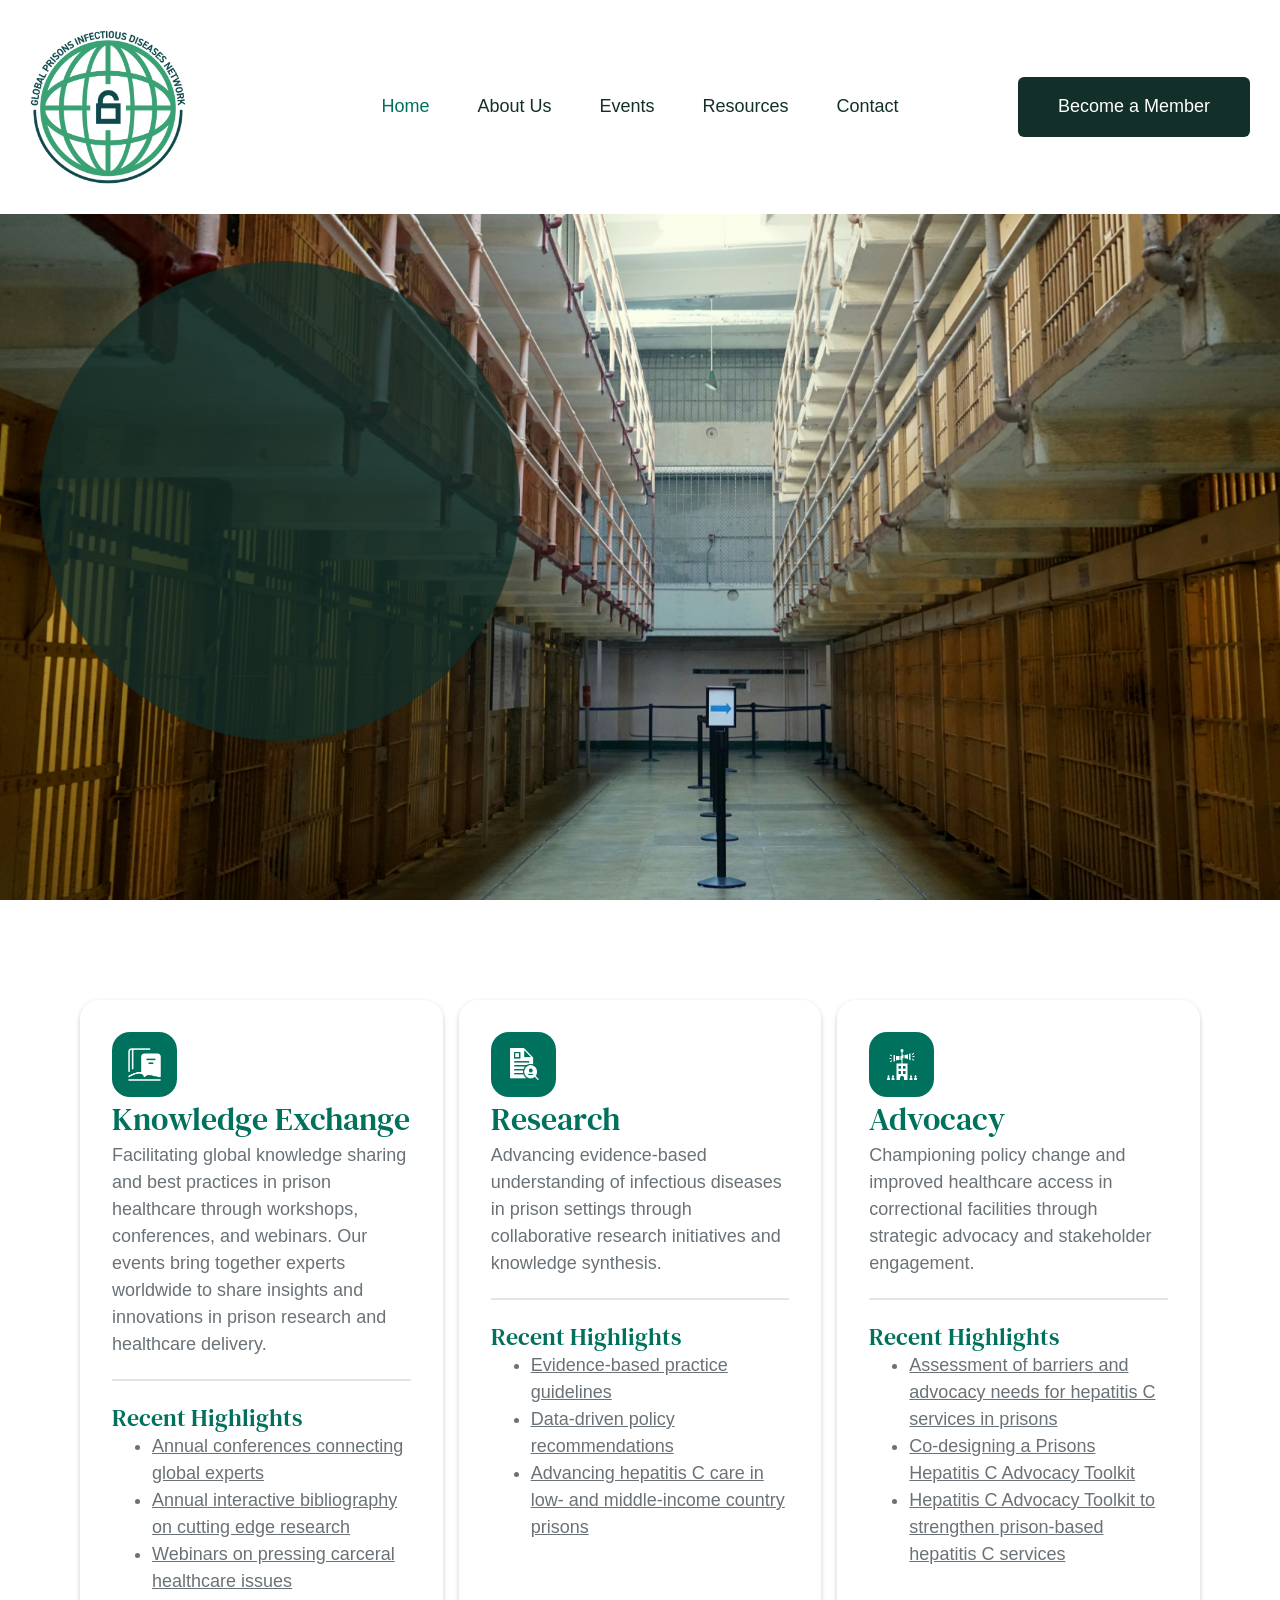
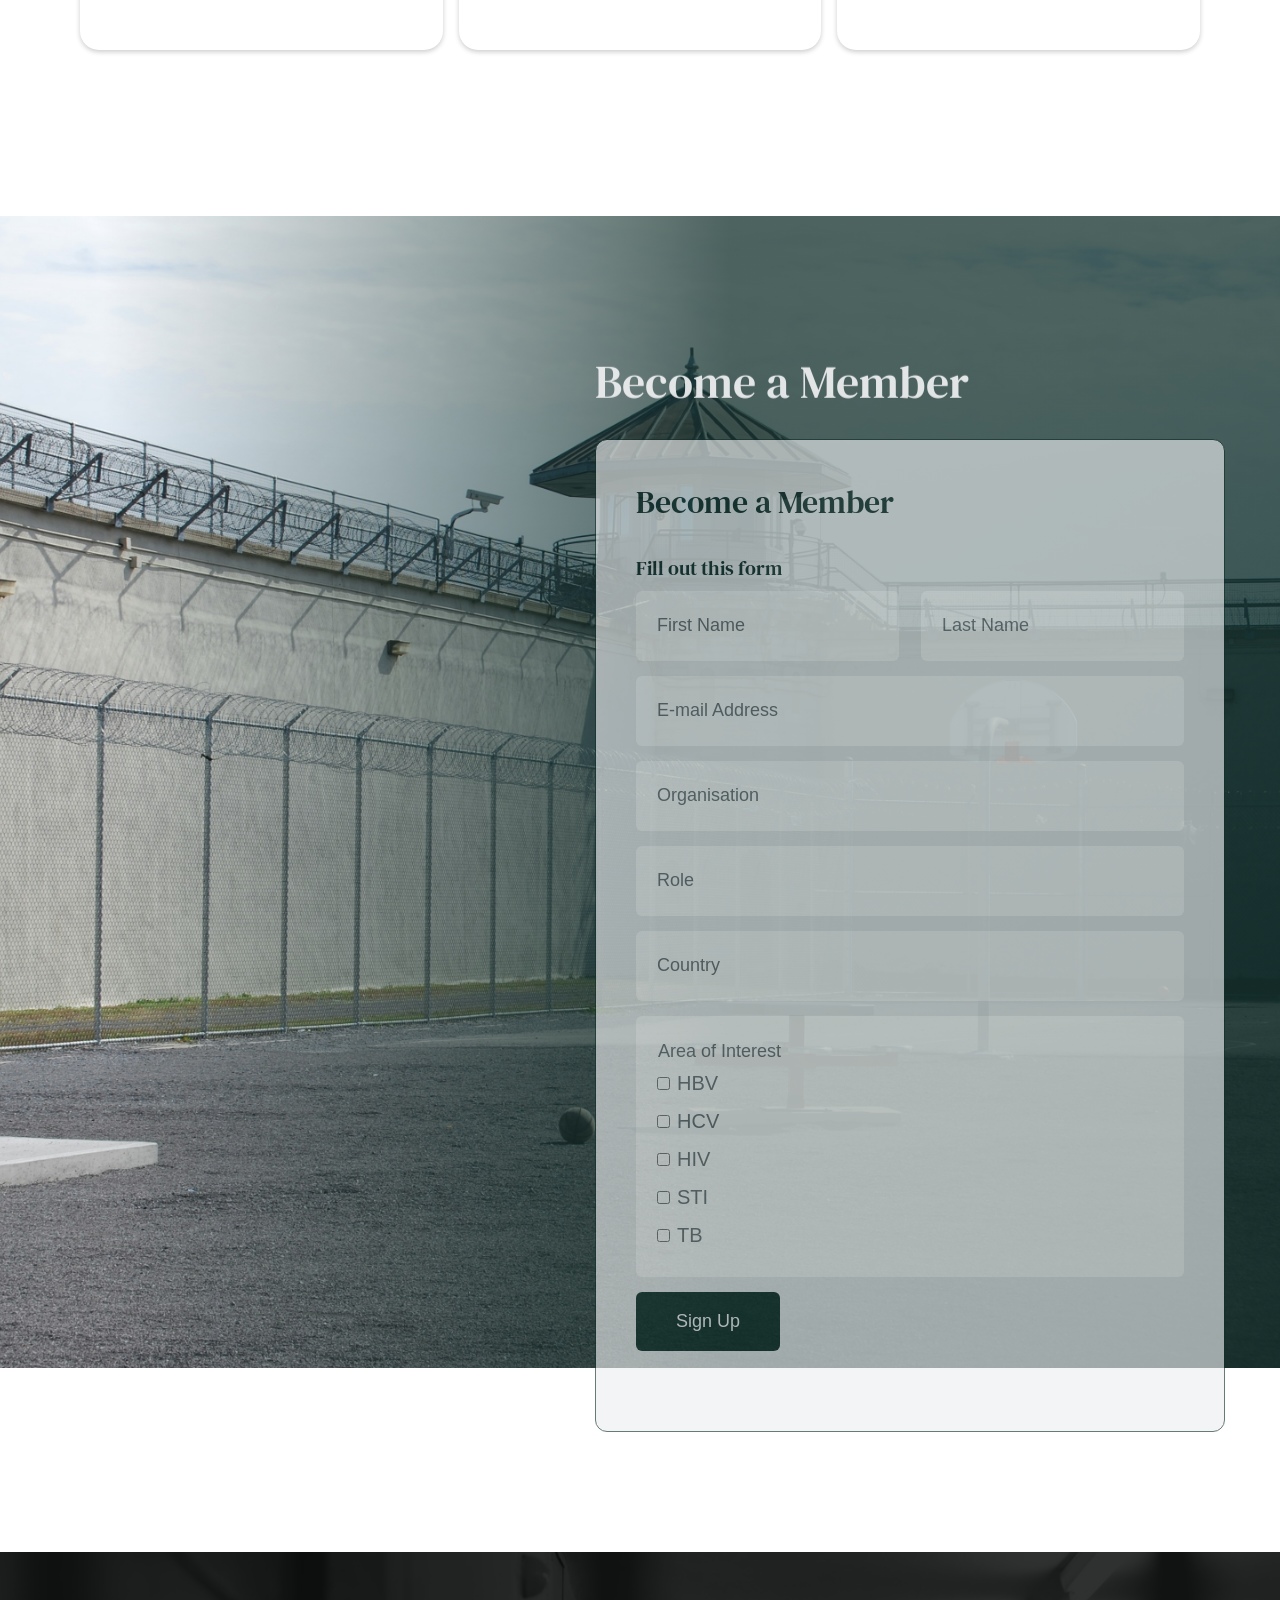
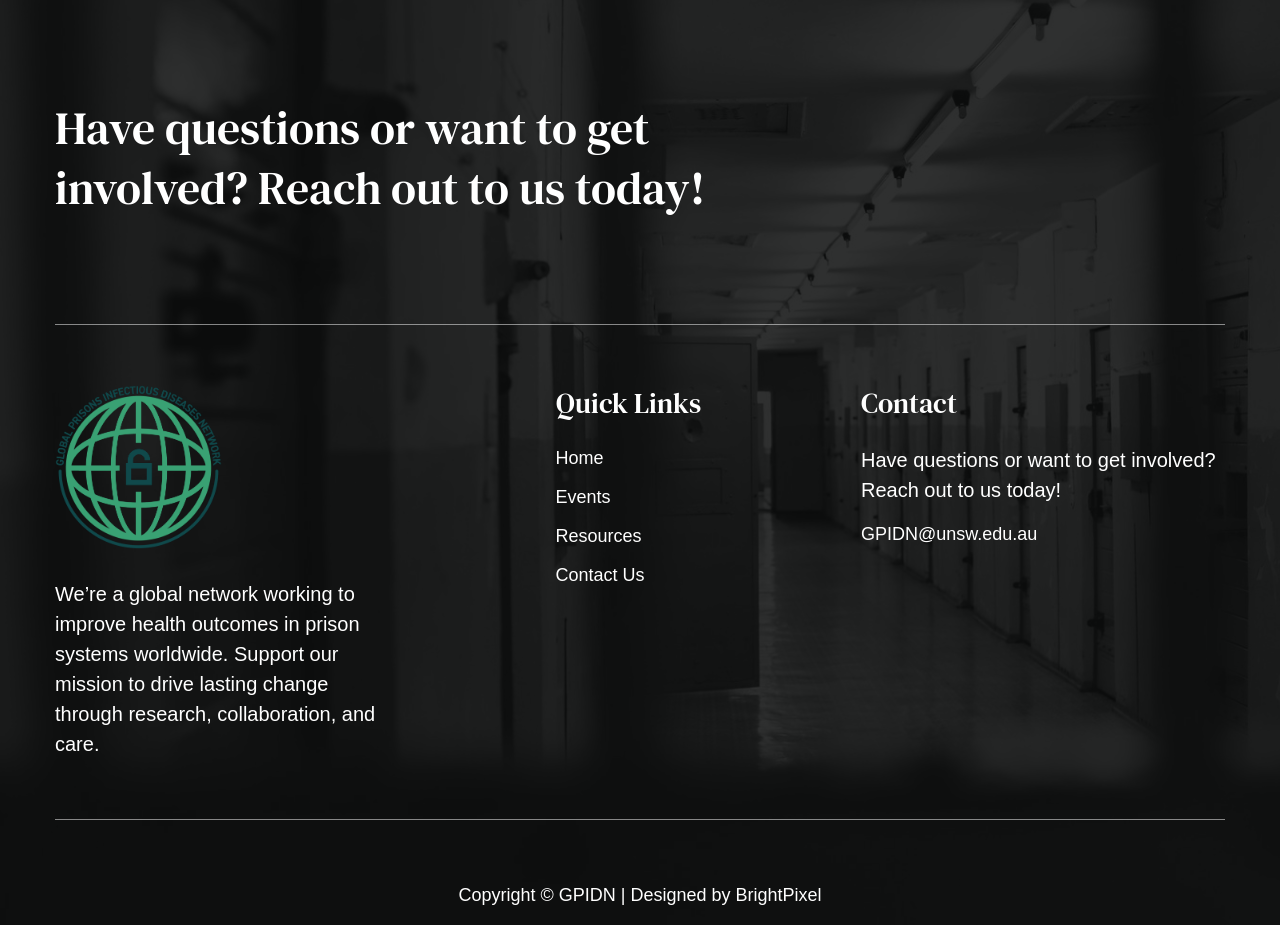
==== commit 6650509f: "Wire homepage signup form to Google Sheet endpoint - newsletter-form-handler.js posts submissions to" ====
--- a/index.html
+++ b/index.html
@@ -1 +1 @@
-<!DOCTYPE html><!-- This site was created in Webflow. https://webflow.com --><!-- Last Published: Thu May 07 2026 23:47:41 GMT+0000 (Coordinated Universal Time) --><html data-wf-domain="gpidn.org" data-wf-page="68351c70ae95c81b7feca743" data-wf-site="68351c6fae95c81b7feca6ff" lang="en"><head><meta charset="utf-8"/><link href="https://cdn.prod.website-files.com" rel="preconnect"/><title>Home - Global Prison ID Network</title><meta content="Global Prisons Infectious Diseases Network (GPIDN) is a global alliance advancing prison healthcare through research, collaboration, and advocacy to combat infectious diseases like HIV, TB, HCV, and more." name="description"/><meta content="Home - Global Prison ID Network" property="og:title"/><meta content="Global Prisons Infectious Diseases Network (GPIDN) is a global alliance advancing prison healthcare through research, collaboration, and advocacy to combat infectious diseases like HIV, TB, HCV, and more." property="og:description"/><meta content="Home - Global Prison ID Network" name="twitter:title"/><meta content="Global Prisons Infectious Diseases Network (GPIDN) is a global alliance advancing prison healthcare through research, collaboration, and advocacy to combat infectious diseases like HIV, TB, HCV, and more." name="twitter:description"/><meta property="og:type" content="website"/><meta content="summary_large_image" name="twitter:card"/><meta content="width=device-width, initial-scale=1" name="viewport"/><meta content="Webflow" name="generator"/><link href="assets/gpidn-2025.webflow.shared.c7c316c44-14bac6.css" rel="stylesheet" type="text/css"/><style>@media (min-width:992px) {html.w-mod-js:not(.w-mod-ix) [data-w-id="82a39b6d-df0b-9b63-26b6-0669e4063532"] {width:0%;}html.w-mod-js:not(.w-mod-ix) [data-w-id="cb2bb294-17dc-c684-61d2-eb37966dfdd9"] {opacity:0;}html.w-mod-js:not(.w-mod-ix) [data-w-id="67ee472a-508b-650f-0cd3-38ceef1d4b6e"] {opacity:0;}html.w-mod-js:not(.w-mod-ix) [data-w-id="32a72543-9ac7-cbc3-4306-06e5e917d810"] {opacity:0;}html.w-mod-js:not(.w-mod-ix) [data-w-id="61f1dc7b-3965-6560-810a-5bae8057a529"] {opacity:0;-webkit-transform:translate3d(0, 0, 0) scale3d(0.8, 0.8, 1) rotateX(0) rotateY(0) rotateZ(0) skew(0, 0);-moz-transform:translate3d(0, 0, 0) scale3d(0.8, 0.8, 1) rotateX(0) rotateY(0) rotateZ(0) skew(0, 0);-ms-transform:translate3d(0, 0, 0) scale3d(0.8, 0.8, 1) rotateX(0) rotateY(0) rotateZ(0) skew(0, 0);transform:translate3d(0, 0, 0) scale3d(0.8, 0.8, 1) rotateX(0) rotateY(0) rotateZ(0) skew(0, 0);}}@media (max-width:991px) and (min-width:768px) {html.w-mod-js:not(.w-mod-ix) [data-w-id="32a72543-9ac7-cbc3-4306-06e5e917d810"] {opacity:0;-webkit-transform:translate3d(0, 80px, 0) scale3d(1, 1, 1) rotateX(0) rotateY(0) rotateZ(0) skew(0, 0);-moz-transform:translate3d(0, 80px, 0) scale3d(1, 1, 1) rotateX(0) rotateY(0) rotateZ(0) skew(0, 0);-ms-transform:translate3d(0, 80px, 0) scale3d(1, 1, 1) rotateX(0) rotateY(0) rotateZ(0) skew(0, 0);transform:translate3d(0, 80px, 0) scale3d(1, 1, 1) rotateX(0) rotateY(0) rotateZ(0) skew(0, 0);}html.w-mod-js:not(.w-mod-ix) [data-w-id="67ee472a-508b-650f-0cd3-38ceef1d4b6e"] {opacity:0;-webkit-transform:translate3d(0, 80px, 0) scale3d(1, 1, 1) rotateX(0) rotateY(0) rotateZ(0) skew(0, 0);-moz-transform:translate3d(0, 80px, 0) scale3d(1, 1, 1) rotateX(0) rotateY(0) rotateZ(0) skew(0, 0);-ms-transform:translate3d(0, 80px, 0) scale3d(1, 1, 1) rotateX(0) rotateY(0) rotateZ(0) skew(0, 0);transform:translate3d(0, 80px, 0) scale3d(1, 1, 1) rotateX(0) rotateY(0) rotateZ(0) skew(0, 0);}html.w-mod-js:not(.w-mod-ix) [data-w-id="cb2bb294-17dc-c684-61d2-eb37966dfdd9"] {opacity:0;-webkit-transform:translate3d(0, 80px, 0) scale3d(1, 1, 1) rotateX(0) rotateY(0) rotateZ(0) skew(0, 0);-moz-transform:translate3d(0, 80px, 0) scale3d(1, 1, 1) rotateX(0) rotateY(0) rotateZ(0) skew(0, 0);-ms-transform:translate3d(0, 80px, 0) scale3d(1, 1, 1) rotateX(0) rotateY(0) rotateZ(0) skew(0, 0);transform:translate3d(0, 80px, 0) scale3d(1, 1, 1) rotateX(0) rotateY(0) rotateZ(0) skew(0, 0);}html.w-mod-js:not(.w-mod-ix) [data-w-id="82a39b6d-df0b-9b63-26b6-0669e4063532"] {width:0%;}}@media (max-width:767px) and (min-width:480px) {html.w-mod-js:not(.w-mod-ix) [data-w-id="32a72543-9ac7-cbc3-4306-06e5e917d810"] {opacity:0;-webkit-transform:translate3d(0, 80px, 0) scale3d(1, 1, 1) rotateX(0) rotateY(0) rotateZ(0) skew(0, 0);-moz-transform:translate3d(0, 80px, 0) scale3d(1, 1, 1) rotateX(0) rotateY(0) rotateZ(0) skew(0, 0);-ms-transform:translate3d(0, 80px, 0) scale3d(1, 1, 1) rotateX(0) rotateY(0) rotateZ(0) skew(0, 0);transform:translate3d(0, 80px, 0) scale3d(1, 1, 1) rotateX(0) rotateY(0) rotateZ(0) skew(0, 0);}html.w-mod-js:not(.w-mod-ix) [data-w-id="67ee472a-508b-650f-0cd3-38ceef1d4b6e"] {opacity:0;-webkit-transform:translate3d(0, 80px, 0) scale3d(1, 1, 1) rotateX(0) rotateY(0) rotateZ(0) skew(0, 0);-moz-transform:translate3d(0, 80px, 0) scale3d(1, 1, 1) rotateX(0) rotateY(0) rotateZ(0) skew(0, 0);-ms-transform:translate3d(0, 80px, 0) scale3d(1, 1, 1) rotateX(0) rotateY(0) rotateZ(0) skew(0, 0);transform:translate3d(0, 80px, 0) scale3d(1, 1, 1) rotateX(0) rotateY(0) rotateZ(0) skew(0, 0);}html.w-mod-js:not(.w-mod-ix) [data-w-id="cb2bb294-17dc-c684-61d2-eb37966dfdd9"] {opacity:0;-webkit-transform:translate3d(0, 80px, 0) scale3d(1, 1, 1) rotateX(0) rotateY(0) rotateZ(0) skew(0, 0);-moz-transform:translate3d(0, 80px, 0) scale3d(1, 1, 1) rotateX(0) rotateY(0) rotateZ(0) skew(0, 0);-ms-transform:translate3d(0, 80px, 0) scale3d(1, 1, 1) rotateX(0) rotateY(0) rotateZ(0) skew(0, 0);transform:translate3d(0, 80px, 0) scale3d(1, 1, 1) rotateX(0) rotateY(0) rotateZ(0) skew(0, 0);}html.w-mod-js:not(.w-mod-ix) [data-w-id="82a39b6d-df0b-9b63-26b6-0669e4063532"] {width:0%;}}@media (max-width:479px) {html.w-mod-js:not(.w-mod-ix) [data-w-id="32a72543-9ac7-cbc3-4306-06e5e917d810"] {opacity:0;-webkit-transform:translate3d(0, 80px, 0) scale3d(1, 1, 1) rotateX(0) rotateY(0) rotateZ(0) skew(0, 0);-moz-transform:translate3d(0, 80px, 0) scale3d(1, 1, 1) rotateX(0) rotateY(0) rotateZ(0) skew(0, 0);-ms-transform:translate3d(0, 80px, 0) scale3d(1, 1, 1) rotateX(0) rotateY(0) rotateZ(0) skew(0, 0);transform:translate3d(0, 80px, 0) scale3d(1, 1, 1) rotateX(0) rotateY(0) rotateZ(0) skew(0, 0);}html.w-mod-js:not(.w-mod-ix) [data-w-id="67ee472a-508b-650f-0cd3-38ceef1d4b6e"] {opacity:0;-webkit-transform:translate3d(0, 80px, 0) scale3d(1, 1, 1) rotateX(0) rotateY(0) rotateZ(0) skew(0, 0);-moz-transform:translate3d(0, 80px, 0) scale3d(1, 1, 1) rotateX(0) rotateY(0) rotateZ(0) skew(0, 0);-ms-transform:translate3d(0, 80px, 0) scale3d(1, 1, 1) rotateX(0) rotateY(0) rotateZ(0) skew(0, 0);transform:translate3d(0, 80px, 0) scale3d(1, 1, 1) rotateX(0) rotateY(0) rotateZ(0) skew(0, 0);}html.w-mod-js:not(.w-mod-ix) [data-w-id="cb2bb294-17dc-c684-61d2-eb37966dfdd9"] {opacity:0;-webkit-transform:translate3d(0, 80px, 0) scale3d(1, 1, 1) rotateX(0) rotateY(0) rotateZ(0) skew(0, 0);-moz-transform:translate3d(0, 80px, 0) scale3d(1, 1, 1) rotateX(0) rotateY(0) rotateZ(0) skew(0, 0);-ms-transform:translate3d(0, 80px, 0) scale3d(1, 1, 1) rotateX(0) rotateY(0) rotateZ(0) skew(0, 0);transform:translate3d(0, 80px, 0) scale3d(1, 1, 1) rotateX(0) rotateY(0) rotateZ(0) skew(0, 0);}html.w-mod-js:not(.w-mod-ix) [data-w-id="82a39b6d-df0b-9b63-26b6-0669e4063532"] {width:0%;}}</style><script type="text/javascript">!function(o,c){var n=c.documentElement,t=" w-mod-";n.className+=t+"js",("ontouchstart"in o||o.DocumentTouch&&c instanceof DocumentTouch)&&(n.className+=t+"touch")}(window,document);</script><link href="assets/68389d52143961847e5248ff_favicon-32x32-a05550.png" rel="shortcut icon" type="image/x-icon"/><link href="assets/68389d955cf2e69576b1316a_logo-final-43fe6a.png" rel="apple-touch-icon"/></head><body><main class="page-wrapper"><header class="header"><div class="w-layout-blockcontainer container-fluid w-container"><div data-animation="over-left" data-collapse="medium" data-duration="400" data-easing="ease" data-easing2="ease" role="banner" class="navbar-container w-nav"><div class="navbar-wrapper"><a href="#" class="navbar-brand w-nav-brand"><img width="156" sizes="(max-width: 479px) 90vw, 156px" alt="Brand Logo" src="assets/6837008849dfaa25f21c8799_2025-Logos-Global-Prisons-ID-Network-FINALS-01_1-CLR-CMYK-300-b04871.png" loading="lazy" srcset="assets/6837008849dfaa25f21c8799_2025-Logos-Global-Prisons-ID-Network-FINALS-01_1-CLR-CMYK-300-p-500-603fd9.png 500w, assets/6837008849dfaa25f21c8799_2025-Logos-Global-Prisons-ID-Network-FINALS-01_1-CLR-CMYK-300-b04871.png 834w" class="brand-logo"/></a><nav role="navigation" class="nav-menu-wrapper w-nav-menu"><ul role="list" class="nav-menu w-list-unstyled"><li class="nav-mobile-brand"><a href="#" class="navbar-brand w-nav-brand"><img width="120" sizes="(max-width: 991px) 100vw, 120px" alt="Brand Logo" src="assets/6837008849dfaa25f21c8799_2025-Logos-Global-Prisons-ID-Network-FINALS-01_1-CLR-CMYK-300-b04871.png" loading="lazy" srcset="assets/6837008849dfaa25f21c8799_2025-Logos-Global-Prisons-ID-Network-FINALS-01_1-CLR-CMYK-300-p-500-603fd9.png 500w, assets/6837008849dfaa25f21c8799_2025-Logos-Global-Prisons-ID-Network-FINALS-01_1-CLR-CMYK-300-b04871.png 834w" class="brand-logo"/></a></li><li class="nav-menu-list"><div class="nav-menu-link-wrapper"><a href="index.html" aria-current="page" class="nav-menu-link w--current">Home</a></div></li><li class="nav-menu-list"><div class="nav-menu-link-wrapper"><a href="about-us.html" class="nav-menu-link">About Us</a></div></li><li class="nav-menu-list"><div class="nav-menu-link-wrapper"><a href="events.html" class="nav-menu-link">Events</a></div></li><li class="nav-menu-list"><div class="nav-menu-link-wrapper"><a href="resources.html" class="nav-menu-link">Resources</a></div></li><li class="nav-menu-list"><div class="nav-menu-link-wrapper"><a href="contact-us.html" class="nav-menu-link">Contact</a></div></li><li class="nav-menu-list nav-list-button"><a href="index.html#newsletter-signup" class="primary-button button-white w-button">Become a Member</a></li></ul></nav><div class="nav-button-block"><a href="index.html#newsletter-signup" class="primary-button w-button">Become a Member</a></div><div class="menu-button w-nav-button"><div class="w-icon-nav-menu"></div></div></div></div></div></header><main class="main-wrapper"><section data-w-id="45e7bcd1-b46f-7408-97d9-a420a9abc5b6" class="home-two-hero-section"><div class="home-two-hero-wrapper"><div class="w-layout-blockcontainer container-fluid w-container"><div data-w-id="61f1dc7b-3965-6560-810a-5bae8057a529" class="home-two-hero-content-block"><h3 data-w-id="32a72543-9ac7-cbc3-4306-06e5e917d810" class="hero-title">Global Prisons Infectious Diseases Network</h3><p data-w-id="67ee472a-508b-650f-0cd3-38ceef1d4b6e" class="hero-except">The Global Prisons Infectious Diseases Network connects researchers, healthcare professionals, policymakers, and advocates committed to preventing and treating the most prevalent infectious diseases in custodial settings (prisons, jails, community corrections, and other closed settings), including hepatitis B (HBV), hepatitis C (HCV), HIV, tuberculosis (TB), and sexually transmitted infections (STIs).</p><a data-w-id="cb2bb294-17dc-c684-61d2-eb37966dfdd9" href="#newsletter-signup" class="primary-button button-white w-button">Become a Member</a></div></div></div><div data-w-id="82a39b6d-df0b-9b63-26b6-0669e4063532" class="home-two-hero-image-wrapper"></div></section><section class="home-about-section"><div class="section-gap-bottom extra-section-gap"><div class="w-layout-blockcontainer container-3 w-container"><div class="div-block-2"><div><div class="div-block-7"><div class="div-block-6"><img src="assets/688afd096c5e7ce8a48aa654_icons8-knowledge-64-aa7af4.png" loading="lazy" alt="" class="image"/></div><h3 class="heading-2">Knowledge Exchange</h3><p>Facilitating global knowledge sharing and best practices in prison healthcare through workshops, conferences, and webinars. Our events bring together experts worldwide to share insights and innovations in prison research and healthcare delivery.</p><div class="div-block-5"></div><h4 class="heading-3">Recent Highlights</h4><div class="rich-text-block w-richtext"><ul role="list"><li><a href="events.html#Conference-session" class="link">Annual conferences connecting global experts</a></li><li><a href="events.html#Annual-Bibliography" class="link">Annual interactive bibliography on cutting edge research</a></li><li><a href="events.html#Annual-Bibliography" class="link">Webinars on pressing carceral healthcare issues</a></li></ul></div></div></div></div><div class="div-block-2"><div><div class="div-block-7"><div class="div-block-6"><img src="assets/688afcbd1fd02f73d19caa61_icons8-research-50-43e5c8.png" loading="lazy" alt="" class="image"/></div><h3 class="heading-2">Research</h3><p>Advancing evidence-based understanding of infectious diseases in prison settings through collaborative research initiatives and knowledge synthesis.</p><div class="div-block-5"></div><h4 class="heading-3">Recent Highlights</h4><div class="rich-text-block w-richtext"><ul role="list"><li><a href="assets/docs/Global-Guidelines_FINAL-8868b1.pdf" class="link">Evidence-based practice guidelines</a></li><li><a href="assets/docs/Global-Guidelines_FINAL-8868b1.pdf" class="link">‍</a><a href="assets/docs/688affd9cad21de97b871ea6_Hepatitis-C-elimination-3e7ce7.pdf" class="link">Data-driven policy recommendations</a><a href="assets/docs/689eab617945a1f01510af22_The-role-of-low-income-and-middle-income-country-prisons-in-eliminating-hepatitis-C-9988ad.pdf" class="link">‍</a></li><li><a href="assets/docs/689eab617945a1f01510af22_The-role-of-low-income-and-middle-income-country-prisons-in-eliminating-hepatitis-C-9988ad.pdf" class="link">Advancing hepatitis C care in low- and middle-income country prisons</a></li></ul></div></div></div></div><div class="div-block-4 div-block-2"><div><div class="div-block-7"><div class="div-block-6"><img src="assets/688afd13b1c6c73cb6750aa9_icons8-advocacy-64-0dfc74.png" loading="lazy" alt="" class="image"/></div><h3 class="heading-2">Advocacy</h3><p>Championing policy change and improved healthcare access in correctional facilities through strategic advocacy and stakeholder engagement.</p><div class="div-block-5"></div><h4 class="heading-3">Recent Highlights</h4><div class="rich-text-block w-richtext"><ul role="list"><li><a href="assets/docs/688afff72bd0dc958d264e34_Barriers-and-advocacy-needs-for-hepatitis-C--5202a2.pdf" class="link">Assessment of barriers and advocacy needs for hepatitis C services in prisons</a></li><li class="link"><a href="assets/docs/688afff908e06ccb3a6a508e_Co-designing-the-INHSU-Prisons-5e118a.pdf" class="link">Co-designing a Prisons Hepatitis C Advocacy Toolkit </a></li><li class="link"><a href="https://inhsu.org/prisons-advocacy/" class="link">Hepatitis C Advocacy Toolkit to strengthen prison-based hepatitis C services</a></li></ul></div></div></div></div></div><div class="w-layout-blockcontainer container-default w-container"></div></div></section><section id="newsletter-signup" class="newsletter-section"><div class="section-gap-bottom"><div data-wf--donate-form--variant="bg-image-two" class="donate-main-wrapper w-variant-f0616ed6-3bfb-a10e-7567-ba98803127ca"><div class="w-layout-blockcontainer container-default w-container"><div class="donate-inner-wrapper"><div class="donate-content-block"><div class="section-title-block left-align-text-color-white"><div class="overflow-hidden"><div data-w-id="af041ebb-193e-fc40-6cb0-dd7b58821d04" class="donatinon-subtitle"></div></div><div class="overflow-hidden"><h2 data-w-id="af041ebb-193e-fc40-6cb0-dd7b58821d08" class="donation-section-title">Become a Member</h2></div></div><div data-w-id="639269e8-1d34-2d6f-25fd-9f0c02163643" class="donate-form-wrapper"><div class="donate-form-block w-form"><h3 class="donate-form-title">Become a Member</h3><form id="wf-form-Newsletter-Form" name="wf-form-Newsletter-Form" data-name="Newsletter Form" method="get" class="donate-form" data-wf-page-id="68351c70ae95c81b7feca743" data-wf-element-id="83a40e5c-3366-bae4-42bb-a971c50bfebc"><div class="input-field-wrapper margin-bottom"><label for="First-Name" class="donate-form-label">Fill out this form</label><div class="div-block w-variant-f0616ed6-3bfb-a10e-7567-ba98803127ca"><input class="input-field w-variant-f0616ed6-3bfb-a10e-7567-ba98803127ca _50-input w-input" maxlength="256" name="First-Name" data-name="First Name" aria-label="Enter your email" placeholder="First Name" type="text" id="First-Name" required=""/><input class="input-field w-variant-f0616ed6-3bfb-a10e-7567-ba98803127ca _50-input w-input" maxlength="256" name="Last-Name" data-name="Last Name" aria-label="Enter your email" placeholder="Last Name" type="text" id="Last-Name" required=""/></div><input class="input-field w-variant-f0616ed6-3bfb-a10e-7567-ba98803127ca w-input" maxlength="256" name="News-Letter-Email-2" data-name="News Letter Email 2" aria-label="Enter your email" placeholder="E-mail Address" type="email" id="News-Letter-Email" required=""/><input class="input-field w-variant-f0616ed6-3bfb-a10e-7567-ba98803127ca w-input" maxlength="256" name="Organisation" data-name="Organisation" aria-label="Enter your email" placeholder="Organisation" type="text" id="Organisation"/><input class="input-field w-variant-f0616ed6-3bfb-a10e-7567-ba98803127ca w-input" maxlength="256" name="Role" data-name="Role" aria-label="Enter your email" placeholder="Role" type="text" id="Role" required=""/><input class="input-field w-variant-f0616ed6-3bfb-a10e-7567-ba98803127ca w-input" maxlength="256" name="Country" data-name="Country" aria-label="Enter your email" placeholder="Country" type="text" id="Country" required=""/><div id="checkbox-group-wrap" class="input-field w-variant-f0616ed6-3bfb-a10e-7567-ba98803127ca"><label for="" class="input-field w-variant-f0616ed6-3bfb-a10e-7567-ba98803127ca labeleee">Area of Interest</label><div id="checkbox-grid"><label id="checkbox-item" class="w-checkbox"><input type="checkbox" id="checkbox" name="checkbox" data-name="Checkbox" class="w-checkbox-input checkbox-2 w-variant-f0616ed6-3bfb-a10e-7567-ba98803127ca"/><span class="checkbox-label-2 w-variant-f0616ed6-3bfb-a10e-7567-ba98803127ca w-form-label" for="checkbox">HBV</span></label><label id="checkbox-item" class="w-checkbox"><input type="checkbox" id="checkbox" name="checkbox" data-name="Checkbox" class="w-checkbox-input checkbox-2 w-variant-f0616ed6-3bfb-a10e-7567-ba98803127ca"/><span class="checkbox-label-3 w-variant-f0616ed6-3bfb-a10e-7567-ba98803127ca w-form-label" for="checkbox">HCV</span></label><label id="checkbox-item" class="w-checkbox"><input type="checkbox" id="checkbox" name="checkbox" data-name="Checkbox" class="w-checkbox-input checkbox-2 w-variant-f0616ed6-3bfb-a10e-7567-ba98803127ca"/><span class="checkbox-label-4 w-variant-f0616ed6-3bfb-a10e-7567-ba98803127ca w-form-label" for="checkbox">HIV</span></label><label id="checkbox-item" class="w-checkbox"><input type="checkbox" id="checkbox" name="checkbox" data-name="Checkbox" class="w-checkbox-input checkbox-2 w-variant-f0616ed6-3bfb-a10e-7567-ba98803127ca"/><span class="checkbox-label-4 w-variant-f0616ed6-3bfb-a10e-7567-ba98803127ca w-form-label" for="checkbox">STI</span></label><label id="checkbox-item" class="w-checkbox"><input type="checkbox" id="checkbox" name="checkbox" data-name="Checkbox" class="w-checkbox-input checkbox-2 w-variant-f0616ed6-3bfb-a10e-7567-ba98803127ca"/><span class="checkbox-label-4 w-variant-f0616ed6-3bfb-a10e-7567-ba98803127ca w-form-label" for="checkbox">TB</span></label></div></div><input type="submit" data-wait="Please wait..." class="primary-button w-button" value="Sign Up"/></div></form><div class="success-message w-form-done"><div>Thank you! Your submission has been received!</div></div><div class="error-message w-form-fail"><div>Oops! Something went wrong while submitting the form.</div></div></div></div></div></div></div></div></div></section></main><footer class="footer"><div class="footer-main-wrapper"><div class="footer-cta-block"><div class="w-layout-blockcontainer container-default w-container"><div class="footer-cta-inner"><h2 class="footer-cta-title">Have questions or want to get involved? Reach out to us today!</h2></div></div></div><div class="footer-upper-block"><div class="w-layout-blockcontainer container-default w-container"><div class="footer-main-block"><div id="w-node-cbdabc83-c2b3-a288-bb67-6b3678194d32-78194d25" class="footer-about-wrapper"><a href="#" class="footer-brand w-inline-block"><img sizes="100vw" srcset="assets/6837008849dfaa25f21c8799_2025-Logos-Global-Prisons-ID-Network-FINALS-01_1-CLR-CMYK-300-p-500-603fd9.png 500w, assets/6837008849dfaa25f21c8799_2025-Logos-Global-Prisons-ID-Network-FINALS-01_1-CLR-CMYK-300-b04871.png 834w" alt="Brand Logo" src="assets/6837008849dfaa25f21c8799_2025-Logos-Global-Prisons-ID-Network-FINALS-01_1-CLR-CMYK-300-b04871.png" loading="lazy" class="footer-brand-logo"/></a><p class="footer-about-paragraph">We’re a global network working to improve health outcomes in prison systems worldwide. Support our mission to drive lasting change through research, collaboration, and care.</p></div><div class="footer-column"><div class="footer-heading">Quick Links</div><div class="footer-link-wrapper"><a href="index.html" aria-current="page" class="footer-link w--current">Home</a><a href="events.html" class="footer-link">Events</a><a href="resources.html" class="footer-link">Resources</a><a href="contact-us.html" class="footer-link">Contact Us</a></div></div><div id="w-node-cbdabc83-c2b3-a288-bb67-6b3678194d5e-78194d25" class="footer-contact-block"><div class="footer-heading">Contact</div><div class="footer-newsletter-wrapper"><p class="footer-text">Have questions or want to get involved? Reach out to us today!</p><div class="footer-contact-link-block"><div class="footer-contact-text">GPIDN@unsw.edu.au</div></div></div></div></div></div></div><div class="footer-lower-block"><div class="w-layout-blockcontainer container-default w-container"><div class="footer-copyright-text">Copyright © GPIDN | Designed by <a href="https://www.bright-pixel.com" class="footer-copyright-link">BrightPixel</a></div></div></div></div><img src="assets/6837106b8d5699e314704a1d_matthew-ansley-ihl2Q5F-VYA-unsplash-0db472.jpg" loading="lazy" sizes="100vw" srcset="assets/6837106b8d5699e314704a1d_matthew-ansley-ihl2Q5F-VYA-unsplash-p-500-630df8.jpg 500w, assets/6837106b8d5699e314704a1d_matthew-ansley-ihl2Q5F-VYA-unsplash-p-800-622639.jpg 800w, assets/6837106b8d5699e314704a1d_matthew-ansley-ihl2Q5F-VYA-unsplash-p-1080-1d7cfe.jpg 1080w, assets/6837106b8d5699e314704a1d_matthew-ansley-ihl2Q5F-VYA-unsplash-p-1600-a8a8f8.jpg 1600w, assets/6837106b8d5699e314704a1d_matthew-ansley-ihl2Q5F-VYA-unsplash-p-2000-96ce20.jpg 2000w, assets/6837106b8d5699e314704a1d_matthew-ansley-ihl2Q5F-VYA-unsplash-p-2600-5c32ee.jpg 2600w, assets/6837106b8d5699e314704a1d_matthew-ansley-ihl2Q5F-VYA-unsplash-p-3200-4ceb6a.jpg 3200w, assets/6837106b8d5699e314704a1d_matthew-ansley-ihl2Q5F-VYA-unsplash-0db472.jpg 6240w" alt="" class="footer-bg"/></footer></main><script src="assets/jquery-3.5.1.min.dc5e7f18c8-2a0d24.js" type="text/javascript"></script><script src="assets/webflow.schunk.36b8fb49256177c8-672e7f.js" type="text/javascript"></script><script src="assets/webflow.schunk.cf0bcd5d386168d1-3fe986.js" type="text/javascript"></script><script src="assets/webflow.37ffd93a.c64ad2f192f52dd2-768ecd.js" type="text/javascript"></script></body></html>+<!DOCTYPE html><!-- This site was created in Webflow. https://webflow.com --><!-- Last Published: Thu May 07 2026 23:47:41 GMT+0000 (Coordinated Universal Time) --><html data-wf-domain="gpidn.org" data-wf-page="68351c70ae95c81b7feca743" data-wf-site="68351c6fae95c81b7feca6ff" lang="en"><head><meta charset="utf-8"/><link href="https://cdn.prod.website-files.com" rel="preconnect"/><title>Home - Global Prison ID Network</title><meta content="Global Prisons Infectious Diseases Network (GPIDN) is a global alliance advancing prison healthcare through research, collaboration, and advocacy to combat infectious diseases like HIV, TB, HCV, and more." name="description"/><meta content="Home - Global Prison ID Network" property="og:title"/><meta content="Global Prisons Infectious Diseases Network (GPIDN) is a global alliance advancing prison healthcare through research, collaboration, and advocacy to combat infectious diseases like HIV, TB, HCV, and more." property="og:description"/><meta content="Home - Global Prison ID Network" name="twitter:title"/><meta content="Global Prisons Infectious Diseases Network (GPIDN) is a global alliance advancing prison healthcare through research, collaboration, and advocacy to combat infectious diseases like HIV, TB, HCV, and more." name="twitter:description"/><meta property="og:type" content="website"/><meta content="summary_large_image" name="twitter:card"/><meta content="width=device-width, initial-scale=1" name="viewport"/><meta content="Webflow" name="generator"/><link href="assets/gpidn-2025.webflow.shared.c7c316c44-14bac6.css" rel="stylesheet" type="text/css"/><style>@media (min-width:992px) {html.w-mod-js:not(.w-mod-ix) [data-w-id="82a39b6d-df0b-9b63-26b6-0669e4063532"] {width:0%;}html.w-mod-js:not(.w-mod-ix) [data-w-id="cb2bb294-17dc-c684-61d2-eb37966dfdd9"] {opacity:0;}html.w-mod-js:not(.w-mod-ix) [data-w-id="67ee472a-508b-650f-0cd3-38ceef1d4b6e"] {opacity:0;}html.w-mod-js:not(.w-mod-ix) [data-w-id="32a72543-9ac7-cbc3-4306-06e5e917d810"] {opacity:0;}html.w-mod-js:not(.w-mod-ix) [data-w-id="61f1dc7b-3965-6560-810a-5bae8057a529"] {opacity:0;-webkit-transform:translate3d(0, 0, 0) scale3d(0.8, 0.8, 1) rotateX(0) rotateY(0) rotateZ(0) skew(0, 0);-moz-transform:translate3d(0, 0, 0) scale3d(0.8, 0.8, 1) rotateX(0) rotateY(0) rotateZ(0) skew(0, 0);-ms-transform:translate3d(0, 0, 0) scale3d(0.8, 0.8, 1) rotateX(0) rotateY(0) rotateZ(0) skew(0, 0);transform:translate3d(0, 0, 0) scale3d(0.8, 0.8, 1) rotateX(0) rotateY(0) rotateZ(0) skew(0, 0);}}@media (max-width:991px) and (min-width:768px) {html.w-mod-js:not(.w-mod-ix) [data-w-id="32a72543-9ac7-cbc3-4306-06e5e917d810"] {opacity:0;-webkit-transform:translate3d(0, 80px, 0) scale3d(1, 1, 1) rotateX(0) rotateY(0) rotateZ(0) skew(0, 0);-moz-transform:translate3d(0, 80px, 0) scale3d(1, 1, 1) rotateX(0) rotateY(0) rotateZ(0) skew(0, 0);-ms-transform:translate3d(0, 80px, 0) scale3d(1, 1, 1) rotateX(0) rotateY(0) rotateZ(0) skew(0, 0);transform:translate3d(0, 80px, 0) scale3d(1, 1, 1) rotateX(0) rotateY(0) rotateZ(0) skew(0, 0);}html.w-mod-js:not(.w-mod-ix) [data-w-id="67ee472a-508b-650f-0cd3-38ceef1d4b6e"] {opacity:0;-webkit-transform:translate3d(0, 80px, 0) scale3d(1, 1, 1) rotateX(0) rotateY(0) rotateZ(0) skew(0, 0);-moz-transform:translate3d(0, 80px, 0) scale3d(1, 1, 1) rotateX(0) rotateY(0) rotateZ(0) skew(0, 0);-ms-transform:translate3d(0, 80px, 0) scale3d(1, 1, 1) rotateX(0) rotateY(0) rotateZ(0) skew(0, 0);transform:translate3d(0, 80px, 0) scale3d(1, 1, 1) rotateX(0) rotateY(0) rotateZ(0) skew(0, 0);}html.w-mod-js:not(.w-mod-ix) [data-w-id="cb2bb294-17dc-c684-61d2-eb37966dfdd9"] {opacity:0;-webkit-transform:translate3d(0, 80px, 0) scale3d(1, 1, 1) rotateX(0) rotateY(0) rotateZ(0) skew(0, 0);-moz-transform:translate3d(0, 80px, 0) scale3d(1, 1, 1) rotateX(0) rotateY(0) rotateZ(0) skew(0, 0);-ms-transform:translate3d(0, 80px, 0) scale3d(1, 1, 1) rotateX(0) rotateY(0) rotateZ(0) skew(0, 0);transform:translate3d(0, 80px, 0) scale3d(1, 1, 1) rotateX(0) rotateY(0) rotateZ(0) skew(0, 0);}html.w-mod-js:not(.w-mod-ix) [data-w-id="82a39b6d-df0b-9b63-26b6-0669e4063532"] {width:0%;}}@media (max-width:767px) and (min-width:480px) {html.w-mod-js:not(.w-mod-ix) [data-w-id="32a72543-9ac7-cbc3-4306-06e5e917d810"] {opacity:0;-webkit-transform:translate3d(0, 80px, 0) scale3d(1, 1, 1) rotateX(0) rotateY(0) rotateZ(0) skew(0, 0);-moz-transform:translate3d(0, 80px, 0) scale3d(1, 1, 1) rotateX(0) rotateY(0) rotateZ(0) skew(0, 0);-ms-transform:translate3d(0, 80px, 0) scale3d(1, 1, 1) rotateX(0) rotateY(0) rotateZ(0) skew(0, 0);transform:translate3d(0, 80px, 0) scale3d(1, 1, 1) rotateX(0) rotateY(0) rotateZ(0) skew(0, 0);}html.w-mod-js:not(.w-mod-ix) [data-w-id="67ee472a-508b-650f-0cd3-38ceef1d4b6e"] {opacity:0;-webkit-transform:translate3d(0, 80px, 0) scale3d(1, 1, 1) rotateX(0) rotateY(0) rotateZ(0) skew(0, 0);-moz-transform:translate3d(0, 80px, 0) scale3d(1, 1, 1) rotateX(0) rotateY(0) rotateZ(0) skew(0, 0);-ms-transform:translate3d(0, 80px, 0) scale3d(1, 1, 1) rotateX(0) rotateY(0) rotateZ(0) skew(0, 0);transform:translate3d(0, 80px, 0) scale3d(1, 1, 1) rotateX(0) rotateY(0) rotateZ(0) skew(0, 0);}html.w-mod-js:not(.w-mod-ix) [data-w-id="cb2bb294-17dc-c684-61d2-eb37966dfdd9"] {opacity:0;-webkit-transform:translate3d(0, 80px, 0) scale3d(1, 1, 1) rotateX(0) rotateY(0) rotateZ(0) skew(0, 0);-moz-transform:translate3d(0, 80px, 0) scale3d(1, 1, 1) rotateX(0) rotateY(0) rotateZ(0) skew(0, 0);-ms-transform:translate3d(0, 80px, 0) scale3d(1, 1, 1) rotateX(0) rotateY(0) rotateZ(0) skew(0, 0);transform:translate3d(0, 80px, 0) scale3d(1, 1, 1) rotateX(0) rotateY(0) rotateZ(0) skew(0, 0);}html.w-mod-js:not(.w-mod-ix) [data-w-id="82a39b6d-df0b-9b63-26b6-0669e4063532"] {width:0%;}}@media (max-width:479px) {html.w-mod-js:not(.w-mod-ix) [data-w-id="32a72543-9ac7-cbc3-4306-06e5e917d810"] {opacity:0;-webkit-transform:translate3d(0, 80px, 0) scale3d(1, 1, 1) rotateX(0) rotateY(0) rotateZ(0) skew(0, 0);-moz-transform:translate3d(0, 80px, 0) scale3d(1, 1, 1) rotateX(0) rotateY(0) rotateZ(0) skew(0, 0);-ms-transform:translate3d(0, 80px, 0) scale3d(1, 1, 1) rotateX(0) rotateY(0) rotateZ(0) skew(0, 0);transform:translate3d(0, 80px, 0) scale3d(1, 1, 1) rotateX(0) rotateY(0) rotateZ(0) skew(0, 0);}html.w-mod-js:not(.w-mod-ix) [data-w-id="67ee472a-508b-650f-0cd3-38ceef1d4b6e"] {opacity:0;-webkit-transform:translate3d(0, 80px, 0) scale3d(1, 1, 1) rotateX(0) rotateY(0) rotateZ(0) skew(0, 0);-moz-transform:translate3d(0, 80px, 0) scale3d(1, 1, 1) rotateX(0) rotateY(0) rotateZ(0) skew(0, 0);-ms-transform:translate3d(0, 80px, 0) scale3d(1, 1, 1) rotateX(0) rotateY(0) rotateZ(0) skew(0, 0);transform:translate3d(0, 80px, 0) scale3d(1, 1, 1) rotateX(0) rotateY(0) rotateZ(0) skew(0, 0);}html.w-mod-js:not(.w-mod-ix) [data-w-id="cb2bb294-17dc-c684-61d2-eb37966dfdd9"] {opacity:0;-webkit-transform:translate3d(0, 80px, 0) scale3d(1, 1, 1) rotateX(0) rotateY(0) rotateZ(0) skew(0, 0);-moz-transform:translate3d(0, 80px, 0) scale3d(1, 1, 1) rotateX(0) rotateY(0) rotateZ(0) skew(0, 0);-ms-transform:translate3d(0, 80px, 0) scale3d(1, 1, 1) rotateX(0) rotateY(0) rotateZ(0) skew(0, 0);transform:translate3d(0, 80px, 0) scale3d(1, 1, 1) rotateX(0) rotateY(0) rotateZ(0) skew(0, 0);}html.w-mod-js:not(.w-mod-ix) [data-w-id="82a39b6d-df0b-9b63-26b6-0669e4063532"] {width:0%;}}</style><script type="text/javascript">!function(o,c){var n=c.documentElement,t=" w-mod-";n.className+=t+"js",("ontouchstart"in o||o.DocumentTouch&&c instanceof DocumentTouch)&&(n.className+=t+"touch")}(window,document);</script><link href="assets/68389d52143961847e5248ff_favicon-32x32-a05550.png" rel="shortcut icon" type="image/x-icon"/><link href="assets/68389d955cf2e69576b1316a_logo-final-43fe6a.png" rel="apple-touch-icon"/></head><body><main class="page-wrapper"><header class="header"><div class="w-layout-blockcontainer container-fluid w-container"><div data-animation="over-left" data-collapse="medium" data-duration="400" data-easing="ease" data-easing2="ease" role="banner" class="navbar-container w-nav"><div class="navbar-wrapper"><a href="#" class="navbar-brand w-nav-brand"><img width="156" sizes="(max-width: 479px) 90vw, 156px" alt="Brand Logo" src="assets/6837008849dfaa25f21c8799_2025-Logos-Global-Prisons-ID-Network-FINALS-01_1-CLR-CMYK-300-b04871.png" loading="lazy" srcset="assets/6837008849dfaa25f21c8799_2025-Logos-Global-Prisons-ID-Network-FINALS-01_1-CLR-CMYK-300-p-500-603fd9.png 500w, assets/6837008849dfaa25f21c8799_2025-Logos-Global-Prisons-ID-Network-FINALS-01_1-CLR-CMYK-300-b04871.png 834w" class="brand-logo"/></a><nav role="navigation" class="nav-menu-wrapper w-nav-menu"><ul role="list" class="nav-menu w-list-unstyled"><li class="nav-mobile-brand"><a href="#" class="navbar-brand w-nav-brand"><img width="120" sizes="(max-width: 991px) 100vw, 120px" alt="Brand Logo" src="assets/6837008849dfaa25f21c8799_2025-Logos-Global-Prisons-ID-Network-FINALS-01_1-CLR-CMYK-300-b04871.png" loading="lazy" srcset="assets/6837008849dfaa25f21c8799_2025-Logos-Global-Prisons-ID-Network-FINALS-01_1-CLR-CMYK-300-p-500-603fd9.png 500w, assets/6837008849dfaa25f21c8799_2025-Logos-Global-Prisons-ID-Network-FINALS-01_1-CLR-CMYK-300-b04871.png 834w" class="brand-logo"/></a></li><li class="nav-menu-list"><div class="nav-menu-link-wrapper"><a href="index.html" aria-current="page" class="nav-menu-link w--current">Home</a></div></li><li class="nav-menu-list"><div class="nav-menu-link-wrapper"><a href="about-us.html" class="nav-menu-link">About Us</a></div></li><li class="nav-menu-list"><div class="nav-menu-link-wrapper"><a href="events.html" class="nav-menu-link">Events</a></div></li><li class="nav-menu-list"><div class="nav-menu-link-wrapper"><a href="resources.html" class="nav-menu-link">Resources</a></div></li><li class="nav-menu-list"><div class="nav-menu-link-wrapper"><a href="contact-us.html" class="nav-menu-link">Contact</a></div></li><li class="nav-menu-list nav-list-button"><a href="index.html#newsletter-signup" class="primary-button button-white w-button">Become a Member</a></li></ul></nav><div class="nav-button-block"><a href="index.html#newsletter-signup" class="primary-button w-button">Become a Member</a></div><div class="menu-button w-nav-button"><div class="w-icon-nav-menu"></div></div></div></div></div></header><main class="main-wrapper"><section data-w-id="45e7bcd1-b46f-7408-97d9-a420a9abc5b6" class="home-two-hero-section"><div class="home-two-hero-wrapper"><div class="w-layout-blockcontainer container-fluid w-container"><div data-w-id="61f1dc7b-3965-6560-810a-5bae8057a529" class="home-two-hero-content-block"><h3 data-w-id="32a72543-9ac7-cbc3-4306-06e5e917d810" class="hero-title">Global Prisons Infectious Diseases Network</h3><p data-w-id="67ee472a-508b-650f-0cd3-38ceef1d4b6e" class="hero-except">The Global Prisons Infectious Diseases Network connects researchers, healthcare professionals, policymakers, and advocates committed to preventing and treating the most prevalent infectious diseases in custodial settings (prisons, jails, community corrections, and other closed settings), including hepatitis B (HBV), hepatitis C (HCV), HIV, tuberculosis (TB), and sexually transmitted infections (STIs).</p><a data-w-id="cb2bb294-17dc-c684-61d2-eb37966dfdd9" href="#newsletter-signup" class="primary-button button-white w-button">Become a Member</a></div></div></div><div data-w-id="82a39b6d-df0b-9b63-26b6-0669e4063532" class="home-two-hero-image-wrapper"></div></section><section class="home-about-section"><div class="section-gap-bottom extra-section-gap"><div class="w-layout-blockcontainer container-3 w-container"><div class="div-block-2"><div><div class="div-block-7"><div class="div-block-6"><img src="assets/688afd096c5e7ce8a48aa654_icons8-knowledge-64-aa7af4.png" loading="lazy" alt="" class="image"/></div><h3 class="heading-2">Knowledge Exchange</h3><p>Facilitating global knowledge sharing and best practices in prison healthcare through workshops, conferences, and webinars. Our events bring together experts worldwide to share insights and innovations in prison research and healthcare delivery.</p><div class="div-block-5"></div><h4 class="heading-3">Recent Highlights</h4><div class="rich-text-block w-richtext"><ul role="list"><li><a href="events.html#Conference-session" class="link">Annual conferences connecting global experts</a></li><li><a href="events.html#Annual-Bibliography" class="link">Annual interactive bibliography on cutting edge research</a></li><li><a href="events.html#Annual-Bibliography" class="link">Webinars on pressing carceral healthcare issues</a></li></ul></div></div></div></div><div class="div-block-2"><div><div class="div-block-7"><div class="div-block-6"><img src="assets/688afcbd1fd02f73d19caa61_icons8-research-50-43e5c8.png" loading="lazy" alt="" class="image"/></div><h3 class="heading-2">Research</h3><p>Advancing evidence-based understanding of infectious diseases in prison settings through collaborative research initiatives and knowledge synthesis.</p><div class="div-block-5"></div><h4 class="heading-3">Recent Highlights</h4><div class="rich-text-block w-richtext"><ul role="list"><li><a href="assets/docs/Global-Guidelines_FINAL-8868b1.pdf" class="link">Evidence-based practice guidelines</a></li><li><a href="assets/docs/Global-Guidelines_FINAL-8868b1.pdf" class="link">‍</a><a href="assets/docs/688affd9cad21de97b871ea6_Hepatitis-C-elimination-3e7ce7.pdf" class="link">Data-driven policy recommendations</a><a href="assets/docs/689eab617945a1f01510af22_The-role-of-low-income-and-middle-income-country-prisons-in-eliminating-hepatitis-C-9988ad.pdf" class="link">‍</a></li><li><a href="assets/docs/689eab617945a1f01510af22_The-role-of-low-income-and-middle-income-country-prisons-in-eliminating-hepatitis-C-9988ad.pdf" class="link">Advancing hepatitis C care in low- and middle-income country prisons</a></li></ul></div></div></div></div><div class="div-block-4 div-block-2"><div><div class="div-block-7"><div class="div-block-6"><img src="assets/688afd13b1c6c73cb6750aa9_icons8-advocacy-64-0dfc74.png" loading="lazy" alt="" class="image"/></div><h3 class="heading-2">Advocacy</h3><p>Championing policy change and improved healthcare access in correctional facilities through strategic advocacy and stakeholder engagement.</p><div class="div-block-5"></div><h4 class="heading-3">Recent Highlights</h4><div class="rich-text-block w-richtext"><ul role="list"><li><a href="assets/docs/688afff72bd0dc958d264e34_Barriers-and-advocacy-needs-for-hepatitis-C--5202a2.pdf" class="link">Assessment of barriers and advocacy needs for hepatitis C services in prisons</a></li><li class="link"><a href="assets/docs/688afff908e06ccb3a6a508e_Co-designing-the-INHSU-Prisons-5e118a.pdf" class="link">Co-designing a Prisons Hepatitis C Advocacy Toolkit </a></li><li class="link"><a href="https://inhsu.org/prisons-advocacy/" class="link">Hepatitis C Advocacy Toolkit to strengthen prison-based hepatitis C services</a></li></ul></div></div></div></div></div><div class="w-layout-blockcontainer container-default w-container"></div></div></section><section id="newsletter-signup" class="newsletter-section"><div class="section-gap-bottom"><div data-wf--donate-form--variant="bg-image-two" class="donate-main-wrapper w-variant-f0616ed6-3bfb-a10e-7567-ba98803127ca"><div class="w-layout-blockcontainer container-default w-container"><div class="donate-inner-wrapper"><div class="donate-content-block"><div class="section-title-block left-align-text-color-white"><div class="overflow-hidden"><div data-w-id="af041ebb-193e-fc40-6cb0-dd7b58821d04" class="donatinon-subtitle"></div></div><div class="overflow-hidden"><h2 data-w-id="af041ebb-193e-fc40-6cb0-dd7b58821d08" class="donation-section-title">Become a Member</h2></div></div><div data-w-id="639269e8-1d34-2d6f-25fd-9f0c02163643" class="donate-form-wrapper"><div class="donate-form-block w-form"><h3 class="donate-form-title">Become a Member</h3><form id="wf-form-Newsletter-Form" name="wf-form-Newsletter-Form" data-name="Newsletter Form" method="get" class="donate-form" data-wf-page-id="68351c70ae95c81b7feca743" data-wf-element-id="83a40e5c-3366-bae4-42bb-a971c50bfebc"><div class="input-field-wrapper margin-bottom"><label for="First-Name" class="donate-form-label">Fill out this form</label><div class="div-block w-variant-f0616ed6-3bfb-a10e-7567-ba98803127ca"><input class="input-field w-variant-f0616ed6-3bfb-a10e-7567-ba98803127ca _50-input w-input" maxlength="256" name="First-Name" data-name="First Name" aria-label="Enter your email" placeholder="First Name" type="text" id="First-Name" required=""/><input class="input-field w-variant-f0616ed6-3bfb-a10e-7567-ba98803127ca _50-input w-input" maxlength="256" name="Last-Name" data-name="Last Name" aria-label="Enter your email" placeholder="Last Name" type="text" id="Last-Name" required=""/></div><input class="input-field w-variant-f0616ed6-3bfb-a10e-7567-ba98803127ca w-input" maxlength="256" name="News-Letter-Email-2" data-name="News Letter Email 2" aria-label="Enter your email" placeholder="E-mail Address" type="email" id="News-Letter-Email" required=""/><input class="input-field w-variant-f0616ed6-3bfb-a10e-7567-ba98803127ca w-input" maxlength="256" name="Organisation" data-name="Organisation" aria-label="Enter your email" placeholder="Organisation" type="text" id="Organisation"/><input class="input-field w-variant-f0616ed6-3bfb-a10e-7567-ba98803127ca w-input" maxlength="256" name="Role" data-name="Role" aria-label="Enter your email" placeholder="Role" type="text" id="Role" required=""/><input class="input-field w-variant-f0616ed6-3bfb-a10e-7567-ba98803127ca w-input" maxlength="256" name="Country" data-name="Country" aria-label="Enter your email" placeholder="Country" type="text" id="Country" required=""/><div id="checkbox-group-wrap" class="input-field w-variant-f0616ed6-3bfb-a10e-7567-ba98803127ca"><label for="" class="input-field w-variant-f0616ed6-3bfb-a10e-7567-ba98803127ca labeleee">Area of Interest</label><div id="checkbox-grid"><label id="checkbox-item" class="w-checkbox"><input type="checkbox" id="checkbox" name="checkbox" data-name="Checkbox" class="w-checkbox-input checkbox-2 w-variant-f0616ed6-3bfb-a10e-7567-ba98803127ca"/><span class="checkbox-label-2 w-variant-f0616ed6-3bfb-a10e-7567-ba98803127ca w-form-label" for="checkbox">HBV</span></label><label id="checkbox-item" class="w-checkbox"><input type="checkbox" id="checkbox" name="checkbox" data-name="Checkbox" class="w-checkbox-input checkbox-2 w-variant-f0616ed6-3bfb-a10e-7567-ba98803127ca"/><span class="checkbox-label-3 w-variant-f0616ed6-3bfb-a10e-7567-ba98803127ca w-form-label" for="checkbox">HCV</span></label><label id="checkbox-item" class="w-checkbox"><input type="checkbox" id="checkbox" name="checkbox" data-name="Checkbox" class="w-checkbox-input checkbox-2 w-variant-f0616ed6-3bfb-a10e-7567-ba98803127ca"/><span class="checkbox-label-4 w-variant-f0616ed6-3bfb-a10e-7567-ba98803127ca w-form-label" for="checkbox">HIV</span></label><label id="checkbox-item" class="w-checkbox"><input type="checkbox" id="checkbox" name="checkbox" data-name="Checkbox" class="w-checkbox-input checkbox-2 w-variant-f0616ed6-3bfb-a10e-7567-ba98803127ca"/><span class="checkbox-label-4 w-variant-f0616ed6-3bfb-a10e-7567-ba98803127ca w-form-label" for="checkbox">STI</span></label><label id="checkbox-item" class="w-checkbox"><input type="checkbox" id="checkbox" name="checkbox" data-name="Checkbox" class="w-checkbox-input checkbox-2 w-variant-f0616ed6-3bfb-a10e-7567-ba98803127ca"/><span class="checkbox-label-4 w-variant-f0616ed6-3bfb-a10e-7567-ba98803127ca w-form-label" for="checkbox">TB</span></label></div></div><input type="submit" data-wait="Please wait..." class="primary-button w-button" value="Sign Up"/></div></form><div class="success-message w-form-done"><div>Thank you! Your submission has been received!</div></div><div class="error-message w-form-fail"><div>Oops! Something went wrong while submitting the form.</div></div></div></div></div></div></div></div></div></section></main><footer class="footer"><div class="footer-main-wrapper"><div class="footer-cta-block"><div class="w-layout-blockcontainer container-default w-container"><div class="footer-cta-inner"><h2 class="footer-cta-title">Have questions or want to get involved? Reach out to us today!</h2></div></div></div><div class="footer-upper-block"><div class="w-layout-blockcontainer container-default w-container"><div class="footer-main-block"><div id="w-node-cbdabc83-c2b3-a288-bb67-6b3678194d32-78194d25" class="footer-about-wrapper"><a href="#" class="footer-brand w-inline-block"><img sizes="100vw" srcset="assets/6837008849dfaa25f21c8799_2025-Logos-Global-Prisons-ID-Network-FINALS-01_1-CLR-CMYK-300-p-500-603fd9.png 500w, assets/6837008849dfaa25f21c8799_2025-Logos-Global-Prisons-ID-Network-FINALS-01_1-CLR-CMYK-300-b04871.png 834w" alt="Brand Logo" src="assets/6837008849dfaa25f21c8799_2025-Logos-Global-Prisons-ID-Network-FINALS-01_1-CLR-CMYK-300-b04871.png" loading="lazy" class="footer-brand-logo"/></a><p class="footer-about-paragraph">We’re a global network working to improve health outcomes in prison systems worldwide. Support our mission to drive lasting change through research, collaboration, and care.</p></div><div class="footer-column"><div class="footer-heading">Quick Links</div><div class="footer-link-wrapper"><a href="index.html" aria-current="page" class="footer-link w--current">Home</a><a href="events.html" class="footer-link">Events</a><a href="resources.html" class="footer-link">Resources</a><a href="contact-us.html" class="footer-link">Contact Us</a></div></div><div id="w-node-cbdabc83-c2b3-a288-bb67-6b3678194d5e-78194d25" class="footer-contact-block"><div class="footer-heading">Contact</div><div class="footer-newsletter-wrapper"><p class="footer-text">Have questions or want to get involved? Reach out to us today!</p><div class="footer-contact-link-block"><div class="footer-contact-text">GPIDN@unsw.edu.au</div></div></div></div></div></div></div><div class="footer-lower-block"><div class="w-layout-blockcontainer container-default w-container"><div class="footer-copyright-text">Copyright © GPIDN | Designed by <a href="https://www.bright-pixel.com" class="footer-copyright-link">BrightPixel</a></div></div></div></div><img src="assets/6837106b8d5699e314704a1d_matthew-ansley-ihl2Q5F-VYA-unsplash-0db472.jpg" loading="lazy" sizes="100vw" srcset="assets/6837106b8d5699e314704a1d_matthew-ansley-ihl2Q5F-VYA-unsplash-p-500-630df8.jpg 500w, assets/6837106b8d5699e314704a1d_matthew-ansley-ihl2Q5F-VYA-unsplash-p-800-622639.jpg 800w, assets/6837106b8d5699e314704a1d_matthew-ansley-ihl2Q5F-VYA-unsplash-p-1080-1d7cfe.jpg 1080w, assets/6837106b8d5699e314704a1d_matthew-ansley-ihl2Q5F-VYA-unsplash-p-1600-a8a8f8.jpg 1600w, assets/6837106b8d5699e314704a1d_matthew-ansley-ihl2Q5F-VYA-unsplash-p-2000-96ce20.jpg 2000w, assets/6837106b8d5699e314704a1d_matthew-ansley-ihl2Q5F-VYA-unsplash-p-2600-5c32ee.jpg 2600w, assets/6837106b8d5699e314704a1d_matthew-ansley-ihl2Q5F-VYA-unsplash-p-3200-4ceb6a.jpg 3200w, assets/6837106b8d5699e314704a1d_matthew-ansley-ihl2Q5F-VYA-unsplash-0db472.jpg 6240w" alt="" class="footer-bg"/></footer></main><script src="assets/jquery-3.5.1.min.dc5e7f18c8-2a0d24.js" type="text/javascript"></script><script src="assets/webflow.schunk.36b8fb49256177c8-672e7f.js" type="text/javascript"></script><script src="assets/webflow.schunk.cf0bcd5d386168d1-3fe986.js" type="text/javascript"></script><script src="assets/webflow.37ffd93a.c64ad2f192f52dd2-768ecd.js" type="text/javascript"></script><script src="assets/newsletter-form-handler.js" type="text/javascript"></script></body></html>
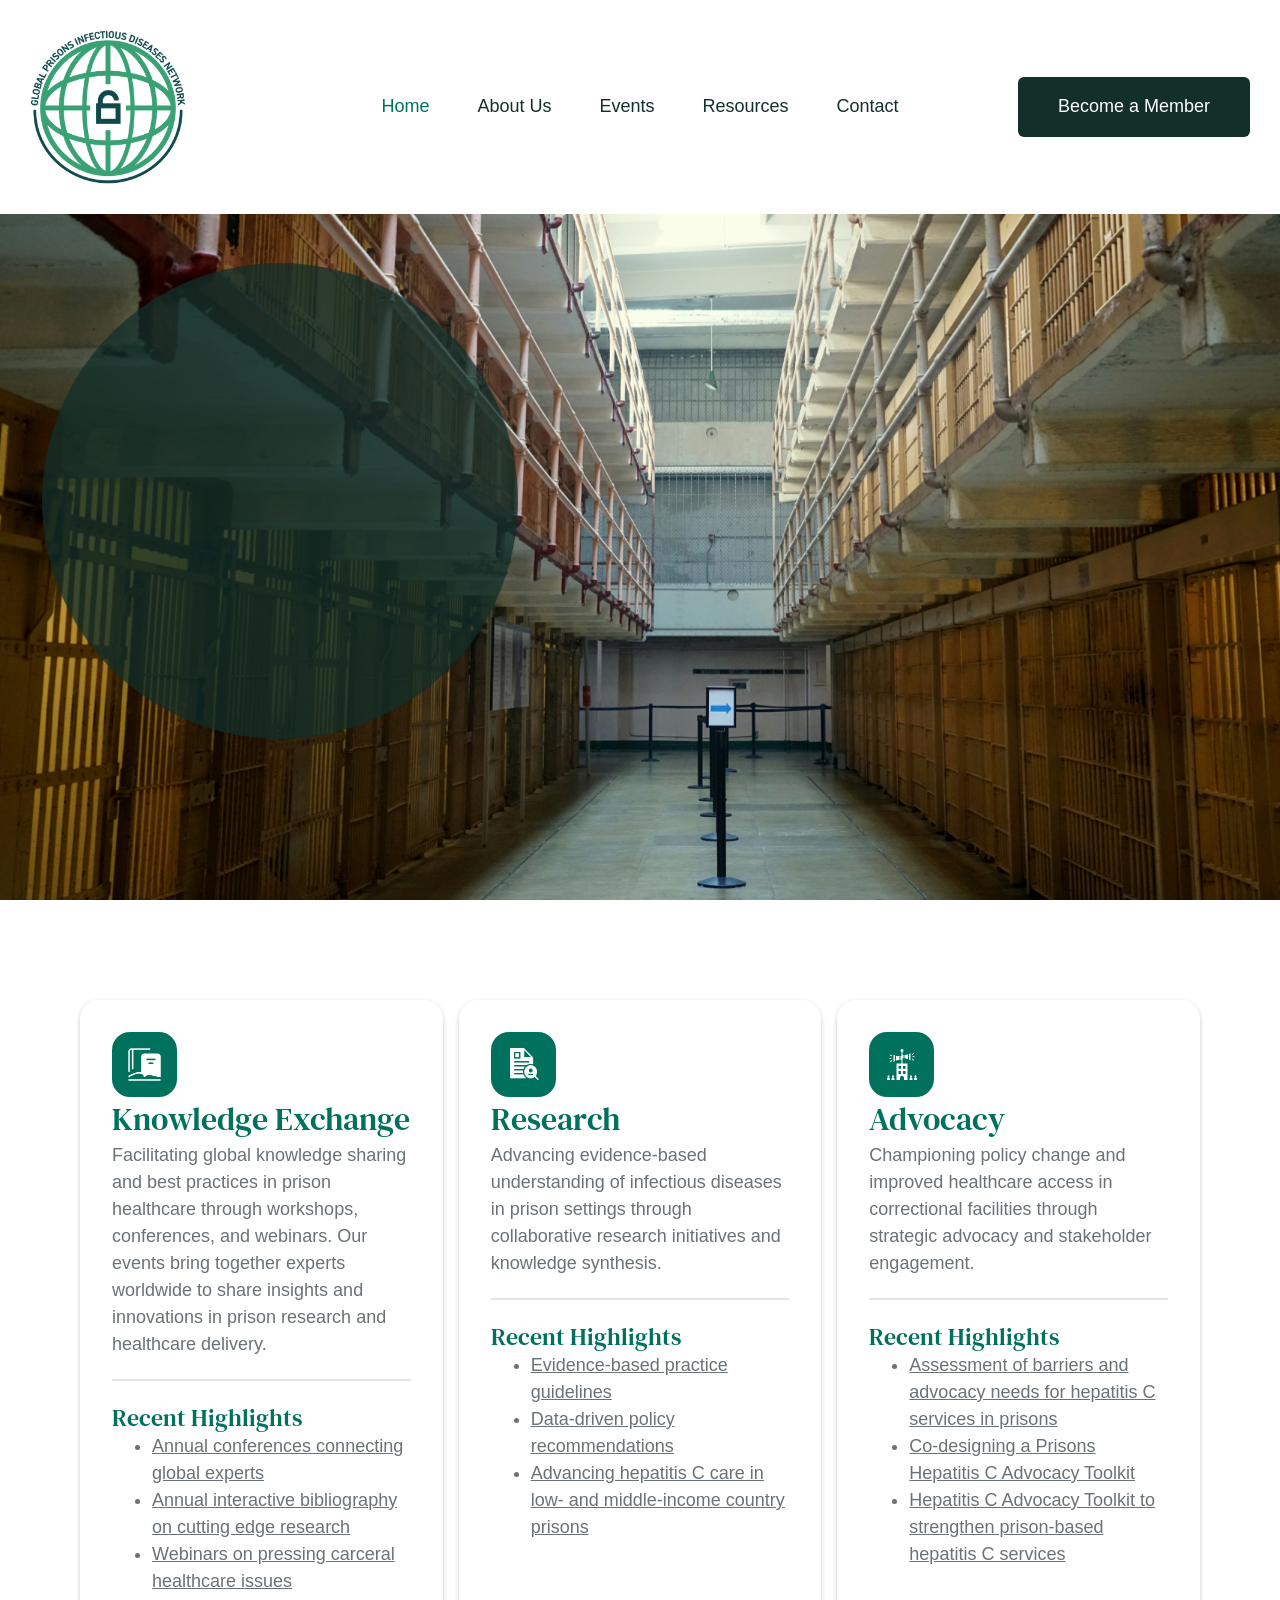
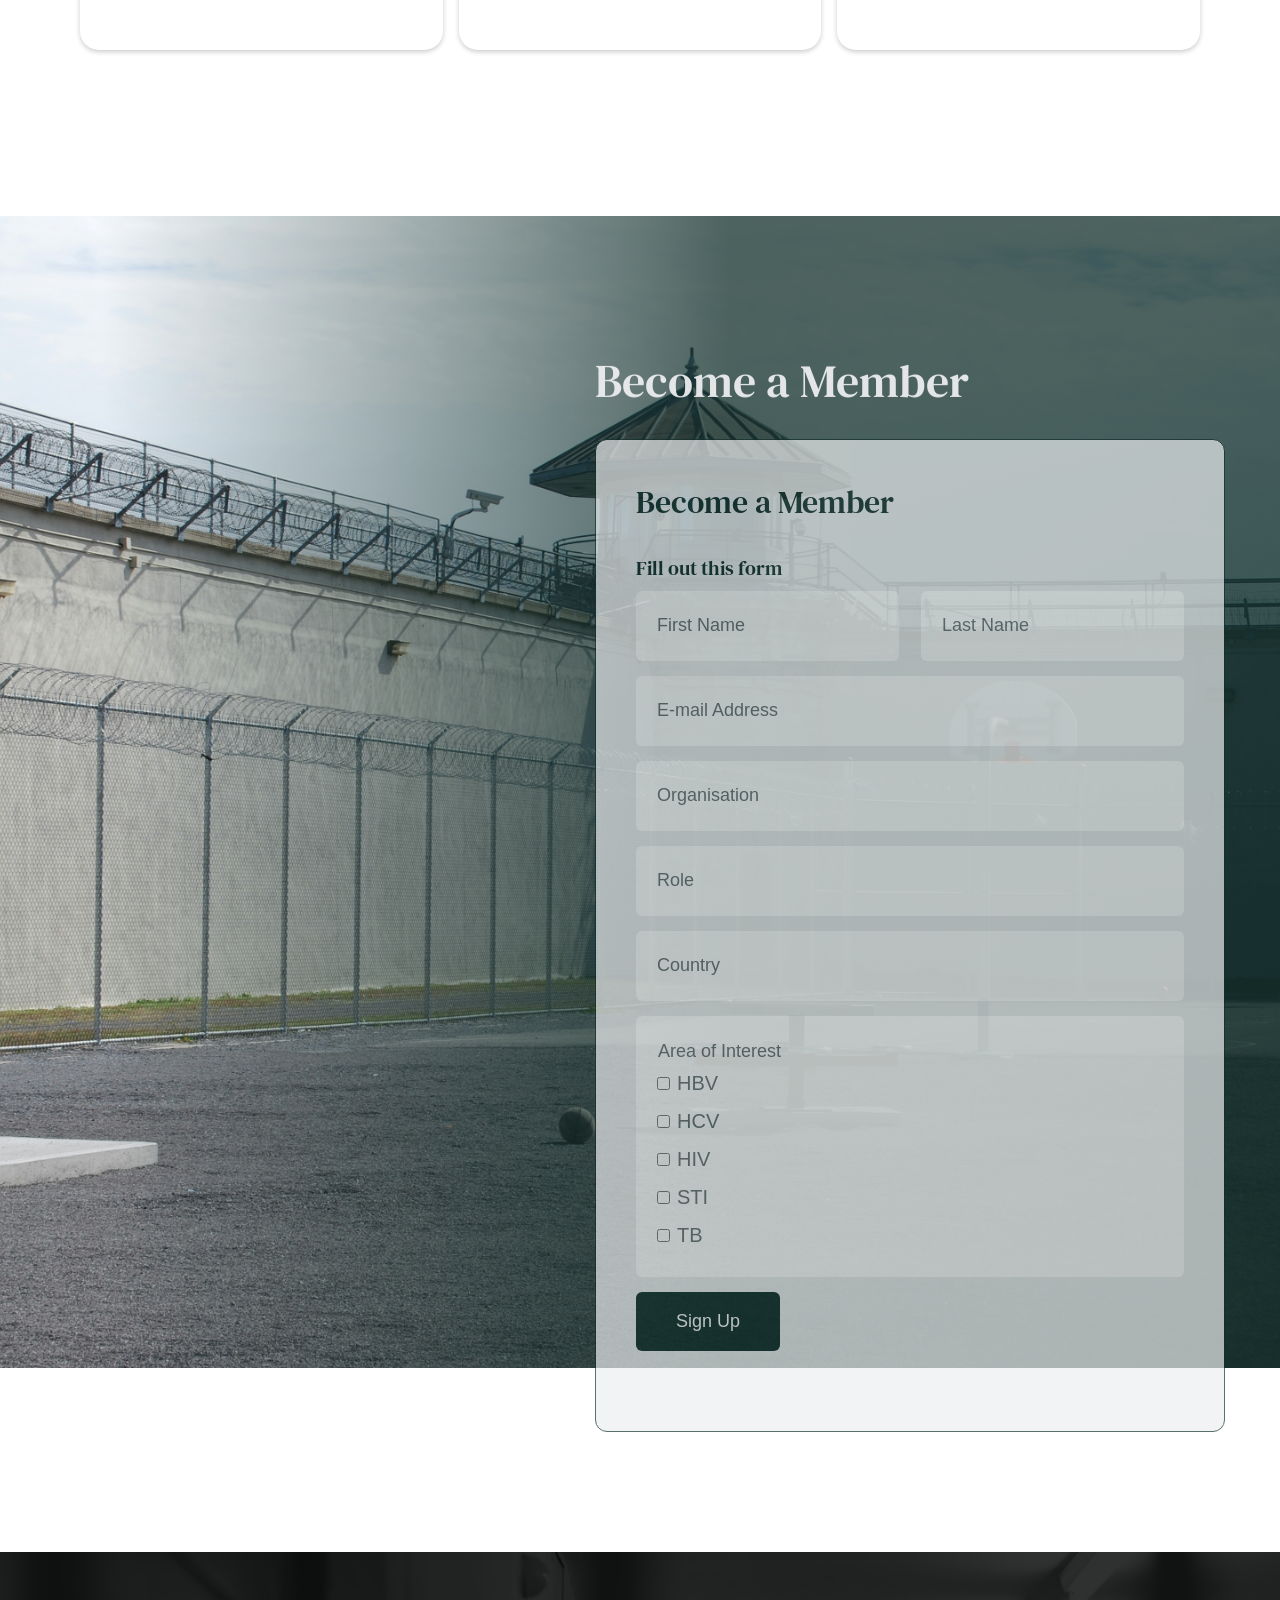
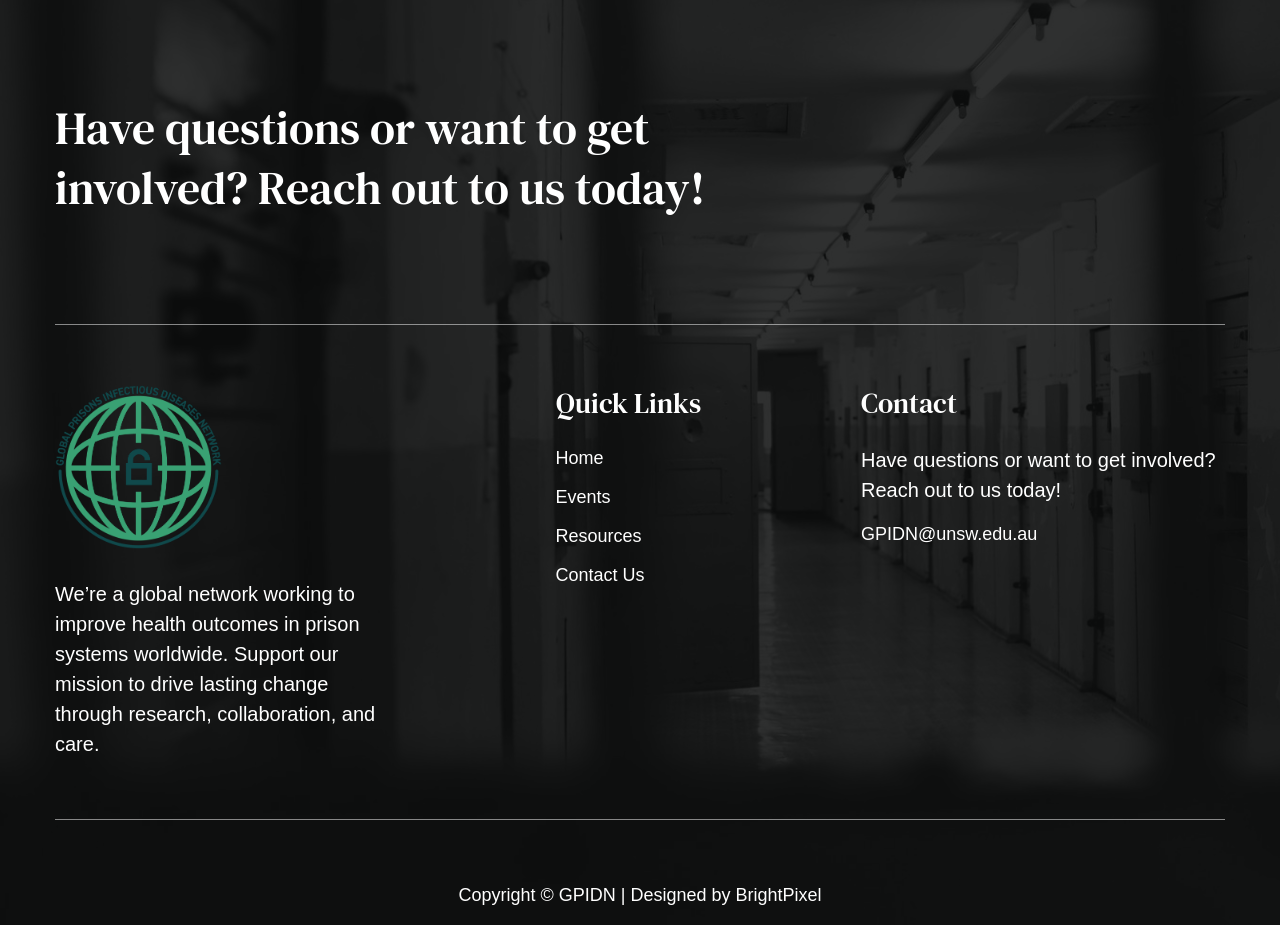
==== commit 1dbf1a90: "Fix Area of Interest checkboxes to send real values Checkboxes had no value attribute (all submitted" ====
--- a/index.html
+++ b/index.html
@@ -1 +1 @@
-<!DOCTYPE html><!-- This site was created in Webflow. https://webflow.com --><!-- Last Published: Thu May 07 2026 23:47:41 GMT+0000 (Coordinated Universal Time) --><html data-wf-domain="gpidn.org" data-wf-page="68351c70ae95c81b7feca743" data-wf-site="68351c6fae95c81b7feca6ff" lang="en"><head><meta charset="utf-8"/><link href="https://cdn.prod.website-files.com" rel="preconnect"/><title>Home - Global Prison ID Network</title><meta content="Global Prisons Infectious Diseases Network (GPIDN) is a global alliance advancing prison healthcare through research, collaboration, and advocacy to combat infectious diseases like HIV, TB, HCV, and more." name="description"/><meta content="Home - Global Prison ID Network" property="og:title"/><meta content="Global Prisons Infectious Diseases Network (GPIDN) is a global alliance advancing prison healthcare through research, collaboration, and advocacy to combat infectious diseases like HIV, TB, HCV, and more." property="og:description"/><meta content="Home - Global Prison ID Network" name="twitter:title"/><meta content="Global Prisons Infectious Diseases Network (GPIDN) is a global alliance advancing prison healthcare through research, collaboration, and advocacy to combat infectious diseases like HIV, TB, HCV, and more." name="twitter:description"/><meta property="og:type" content="website"/><meta content="summary_large_image" name="twitter:card"/><meta content="width=device-width, initial-scale=1" name="viewport"/><meta content="Webflow" name="generator"/><link href="assets/gpidn-2025.webflow.shared.c7c316c44-14bac6.css" rel="stylesheet" type="text/css"/><style>@media (min-width:992px) {html.w-mod-js:not(.w-mod-ix) [data-w-id="82a39b6d-df0b-9b63-26b6-0669e4063532"] {width:0%;}html.w-mod-js:not(.w-mod-ix) [data-w-id="cb2bb294-17dc-c684-61d2-eb37966dfdd9"] {opacity:0;}html.w-mod-js:not(.w-mod-ix) [data-w-id="67ee472a-508b-650f-0cd3-38ceef1d4b6e"] {opacity:0;}html.w-mod-js:not(.w-mod-ix) [data-w-id="32a72543-9ac7-cbc3-4306-06e5e917d810"] {opacity:0;}html.w-mod-js:not(.w-mod-ix) [data-w-id="61f1dc7b-3965-6560-810a-5bae8057a529"] {opacity:0;-webkit-transform:translate3d(0, 0, 0) scale3d(0.8, 0.8, 1) rotateX(0) rotateY(0) rotateZ(0) skew(0, 0);-moz-transform:translate3d(0, 0, 0) scale3d(0.8, 0.8, 1) rotateX(0) rotateY(0) rotateZ(0) skew(0, 0);-ms-transform:translate3d(0, 0, 0) scale3d(0.8, 0.8, 1) rotateX(0) rotateY(0) rotateZ(0) skew(0, 0);transform:translate3d(0, 0, 0) scale3d(0.8, 0.8, 1) rotateX(0) rotateY(0) rotateZ(0) skew(0, 0);}}@media (max-width:991px) and (min-width:768px) {html.w-mod-js:not(.w-mod-ix) [data-w-id="32a72543-9ac7-cbc3-4306-06e5e917d810"] {opacity:0;-webkit-transform:translate3d(0, 80px, 0) scale3d(1, 1, 1) rotateX(0) rotateY(0) rotateZ(0) skew(0, 0);-moz-transform:translate3d(0, 80px, 0) scale3d(1, 1, 1) rotateX(0) rotateY(0) rotateZ(0) skew(0, 0);-ms-transform:translate3d(0, 80px, 0) scale3d(1, 1, 1) rotateX(0) rotateY(0) rotateZ(0) skew(0, 0);transform:translate3d(0, 80px, 0) scale3d(1, 1, 1) rotateX(0) rotateY(0) rotateZ(0) skew(0, 0);}html.w-mod-js:not(.w-mod-ix) [data-w-id="67ee472a-508b-650f-0cd3-38ceef1d4b6e"] {opacity:0;-webkit-transform:translate3d(0, 80px, 0) scale3d(1, 1, 1) rotateX(0) rotateY(0) rotateZ(0) skew(0, 0);-moz-transform:translate3d(0, 80px, 0) scale3d(1, 1, 1) rotateX(0) rotateY(0) rotateZ(0) skew(0, 0);-ms-transform:translate3d(0, 80px, 0) scale3d(1, 1, 1) rotateX(0) rotateY(0) rotateZ(0) skew(0, 0);transform:translate3d(0, 80px, 0) scale3d(1, 1, 1) rotateX(0) rotateY(0) rotateZ(0) skew(0, 0);}html.w-mod-js:not(.w-mod-ix) [data-w-id="cb2bb294-17dc-c684-61d2-eb37966dfdd9"] {opacity:0;-webkit-transform:translate3d(0, 80px, 0) scale3d(1, 1, 1) rotateX(0) rotateY(0) rotateZ(0) skew(0, 0);-moz-transform:translate3d(0, 80px, 0) scale3d(1, 1, 1) rotateX(0) rotateY(0) rotateZ(0) skew(0, 0);-ms-transform:translate3d(0, 80px, 0) scale3d(1, 1, 1) rotateX(0) rotateY(0) rotateZ(0) skew(0, 0);transform:translate3d(0, 80px, 0) scale3d(1, 1, 1) rotateX(0) rotateY(0) rotateZ(0) skew(0, 0);}html.w-mod-js:not(.w-mod-ix) [data-w-id="82a39b6d-df0b-9b63-26b6-0669e4063532"] {width:0%;}}@media (max-width:767px) and (min-width:480px) {html.w-mod-js:not(.w-mod-ix) [data-w-id="32a72543-9ac7-cbc3-4306-06e5e917d810"] {opacity:0;-webkit-transform:translate3d(0, 80px, 0) scale3d(1, 1, 1) rotateX(0) rotateY(0) rotateZ(0) skew(0, 0);-moz-transform:translate3d(0, 80px, 0) scale3d(1, 1, 1) rotateX(0) rotateY(0) rotateZ(0) skew(0, 0);-ms-transform:translate3d(0, 80px, 0) scale3d(1, 1, 1) rotateX(0) rotateY(0) rotateZ(0) skew(0, 0);transform:translate3d(0, 80px, 0) scale3d(1, 1, 1) rotateX(0) rotateY(0) rotateZ(0) skew(0, 0);}html.w-mod-js:not(.w-mod-ix) [data-w-id="67ee472a-508b-650f-0cd3-38ceef1d4b6e"] {opacity:0;-webkit-transform:translate3d(0, 80px, 0) scale3d(1, 1, 1) rotateX(0) rotateY(0) rotateZ(0) skew(0, 0);-moz-transform:translate3d(0, 80px, 0) scale3d(1, 1, 1) rotateX(0) rotateY(0) rotateZ(0) skew(0, 0);-ms-transform:translate3d(0, 80px, 0) scale3d(1, 1, 1) rotateX(0) rotateY(0) rotateZ(0) skew(0, 0);transform:translate3d(0, 80px, 0) scale3d(1, 1, 1) rotateX(0) rotateY(0) rotateZ(0) skew(0, 0);}html.w-mod-js:not(.w-mod-ix) [data-w-id="cb2bb294-17dc-c684-61d2-eb37966dfdd9"] {opacity:0;-webkit-transform:translate3d(0, 80px, 0) scale3d(1, 1, 1) rotateX(0) rotateY(0) rotateZ(0) skew(0, 0);-moz-transform:translate3d(0, 80px, 0) scale3d(1, 1, 1) rotateX(0) rotateY(0) rotateZ(0) skew(0, 0);-ms-transform:translate3d(0, 80px, 0) scale3d(1, 1, 1) rotateX(0) rotateY(0) rotateZ(0) skew(0, 0);transform:translate3d(0, 80px, 0) scale3d(1, 1, 1) rotateX(0) rotateY(0) rotateZ(0) skew(0, 0);}html.w-mod-js:not(.w-mod-ix) [data-w-id="82a39b6d-df0b-9b63-26b6-0669e4063532"] {width:0%;}}@media (max-width:479px) {html.w-mod-js:not(.w-mod-ix) [data-w-id="32a72543-9ac7-cbc3-4306-06e5e917d810"] {opacity:0;-webkit-transform:translate3d(0, 80px, 0) scale3d(1, 1, 1) rotateX(0) rotateY(0) rotateZ(0) skew(0, 0);-moz-transform:translate3d(0, 80px, 0) scale3d(1, 1, 1) rotateX(0) rotateY(0) rotateZ(0) skew(0, 0);-ms-transform:translate3d(0, 80px, 0) scale3d(1, 1, 1) rotateX(0) rotateY(0) rotateZ(0) skew(0, 0);transform:translate3d(0, 80px, 0) scale3d(1, 1, 1) rotateX(0) rotateY(0) rotateZ(0) skew(0, 0);}html.w-mod-js:not(.w-mod-ix) [data-w-id="67ee472a-508b-650f-0cd3-38ceef1d4b6e"] {opacity:0;-webkit-transform:translate3d(0, 80px, 0) scale3d(1, 1, 1) rotateX(0) rotateY(0) rotateZ(0) skew(0, 0);-moz-transform:translate3d(0, 80px, 0) scale3d(1, 1, 1) rotateX(0) rotateY(0) rotateZ(0) skew(0, 0);-ms-transform:translate3d(0, 80px, 0) scale3d(1, 1, 1) rotateX(0) rotateY(0) rotateZ(0) skew(0, 0);transform:translate3d(0, 80px, 0) scale3d(1, 1, 1) rotateX(0) rotateY(0) rotateZ(0) skew(0, 0);}html.w-mod-js:not(.w-mod-ix) [data-w-id="cb2bb294-17dc-c684-61d2-eb37966dfdd9"] {opacity:0;-webkit-transform:translate3d(0, 80px, 0) scale3d(1, 1, 1) rotateX(0) rotateY(0) rotateZ(0) skew(0, 0);-moz-transform:translate3d(0, 80px, 0) scale3d(1, 1, 1) rotateX(0) rotateY(0) rotateZ(0) skew(0, 0);-ms-transform:translate3d(0, 80px, 0) scale3d(1, 1, 1) rotateX(0) rotateY(0) rotateZ(0) skew(0, 0);transform:translate3d(0, 80px, 0) scale3d(1, 1, 1) rotateX(0) rotateY(0) rotateZ(0) skew(0, 0);}html.w-mod-js:not(.w-mod-ix) [data-w-id="82a39b6d-df0b-9b63-26b6-0669e4063532"] {width:0%;}}</style><script type="text/javascript">!function(o,c){var n=c.documentElement,t=" w-mod-";n.className+=t+"js",("ontouchstart"in o||o.DocumentTouch&&c instanceof DocumentTouch)&&(n.className+=t+"touch")}(window,document);</script><link href="assets/68389d52143961847e5248ff_favicon-32x32-a05550.png" rel="shortcut icon" type="image/x-icon"/><link href="assets/68389d955cf2e69576b1316a_logo-final-43fe6a.png" rel="apple-touch-icon"/></head><body><main class="page-wrapper"><header class="header"><div class="w-layout-blockcontainer container-fluid w-container"><div data-animation="over-left" data-collapse="medium" data-duration="400" data-easing="ease" data-easing2="ease" role="banner" class="navbar-container w-nav"><div class="navbar-wrapper"><a href="#" class="navbar-brand w-nav-brand"><img width="156" sizes="(max-width: 479px) 90vw, 156px" alt="Brand Logo" src="assets/6837008849dfaa25f21c8799_2025-Logos-Global-Prisons-ID-Network-FINALS-01_1-CLR-CMYK-300-b04871.png" loading="lazy" srcset="assets/6837008849dfaa25f21c8799_2025-Logos-Global-Prisons-ID-Network-FINALS-01_1-CLR-CMYK-300-p-500-603fd9.png 500w, assets/6837008849dfaa25f21c8799_2025-Logos-Global-Prisons-ID-Network-FINALS-01_1-CLR-CMYK-300-b04871.png 834w" class="brand-logo"/></a><nav role="navigation" class="nav-menu-wrapper w-nav-menu"><ul role="list" class="nav-menu w-list-unstyled"><li class="nav-mobile-brand"><a href="#" class="navbar-brand w-nav-brand"><img width="120" sizes="(max-width: 991px) 100vw, 120px" alt="Brand Logo" src="assets/6837008849dfaa25f21c8799_2025-Logos-Global-Prisons-ID-Network-FINALS-01_1-CLR-CMYK-300-b04871.png" loading="lazy" srcset="assets/6837008849dfaa25f21c8799_2025-Logos-Global-Prisons-ID-Network-FINALS-01_1-CLR-CMYK-300-p-500-603fd9.png 500w, assets/6837008849dfaa25f21c8799_2025-Logos-Global-Prisons-ID-Network-FINALS-01_1-CLR-CMYK-300-b04871.png 834w" class="brand-logo"/></a></li><li class="nav-menu-list"><div class="nav-menu-link-wrapper"><a href="index.html" aria-current="page" class="nav-menu-link w--current">Home</a></div></li><li class="nav-menu-list"><div class="nav-menu-link-wrapper"><a href="about-us.html" class="nav-menu-link">About Us</a></div></li><li class="nav-menu-list"><div class="nav-menu-link-wrapper"><a href="events.html" class="nav-menu-link">Events</a></div></li><li class="nav-menu-list"><div class="nav-menu-link-wrapper"><a href="resources.html" class="nav-menu-link">Resources</a></div></li><li class="nav-menu-list"><div class="nav-menu-link-wrapper"><a href="contact-us.html" class="nav-menu-link">Contact</a></div></li><li class="nav-menu-list nav-list-button"><a href="index.html#newsletter-signup" class="primary-button button-white w-button">Become a Member</a></li></ul></nav><div class="nav-button-block"><a href="index.html#newsletter-signup" class="primary-button w-button">Become a Member</a></div><div class="menu-button w-nav-button"><div class="w-icon-nav-menu"></div></div></div></div></div></header><main class="main-wrapper"><section data-w-id="45e7bcd1-b46f-7408-97d9-a420a9abc5b6" class="home-two-hero-section"><div class="home-two-hero-wrapper"><div class="w-layout-blockcontainer container-fluid w-container"><div data-w-id="61f1dc7b-3965-6560-810a-5bae8057a529" class="home-two-hero-content-block"><h3 data-w-id="32a72543-9ac7-cbc3-4306-06e5e917d810" class="hero-title">Global Prisons Infectious Diseases Network</h3><p data-w-id="67ee472a-508b-650f-0cd3-38ceef1d4b6e" class="hero-except">The Global Prisons Infectious Diseases Network connects researchers, healthcare professionals, policymakers, and advocates committed to preventing and treating the most prevalent infectious diseases in custodial settings (prisons, jails, community corrections, and other closed settings), including hepatitis B (HBV), hepatitis C (HCV), HIV, tuberculosis (TB), and sexually transmitted infections (STIs).</p><a data-w-id="cb2bb294-17dc-c684-61d2-eb37966dfdd9" href="#newsletter-signup" class="primary-button button-white w-button">Become a Member</a></div></div></div><div data-w-id="82a39b6d-df0b-9b63-26b6-0669e4063532" class="home-two-hero-image-wrapper"></div></section><section class="home-about-section"><div class="section-gap-bottom extra-section-gap"><div class="w-layout-blockcontainer container-3 w-container"><div class="div-block-2"><div><div class="div-block-7"><div class="div-block-6"><img src="assets/688afd096c5e7ce8a48aa654_icons8-knowledge-64-aa7af4.png" loading="lazy" alt="" class="image"/></div><h3 class="heading-2">Knowledge Exchange</h3><p>Facilitating global knowledge sharing and best practices in prison healthcare through workshops, conferences, and webinars. Our events bring together experts worldwide to share insights and innovations in prison research and healthcare delivery.</p><div class="div-block-5"></div><h4 class="heading-3">Recent Highlights</h4><div class="rich-text-block w-richtext"><ul role="list"><li><a href="events.html#Conference-session" class="link">Annual conferences connecting global experts</a></li><li><a href="events.html#Annual-Bibliography" class="link">Annual interactive bibliography on cutting edge research</a></li><li><a href="events.html#Annual-Bibliography" class="link">Webinars on pressing carceral healthcare issues</a></li></ul></div></div></div></div><div class="div-block-2"><div><div class="div-block-7"><div class="div-block-6"><img src="assets/688afcbd1fd02f73d19caa61_icons8-research-50-43e5c8.png" loading="lazy" alt="" class="image"/></div><h3 class="heading-2">Research</h3><p>Advancing evidence-based understanding of infectious diseases in prison settings through collaborative research initiatives and knowledge synthesis.</p><div class="div-block-5"></div><h4 class="heading-3">Recent Highlights</h4><div class="rich-text-block w-richtext"><ul role="list"><li><a href="assets/docs/Global-Guidelines_FINAL-8868b1.pdf" class="link">Evidence-based practice guidelines</a></li><li><a href="assets/docs/Global-Guidelines_FINAL-8868b1.pdf" class="link">‍</a><a href="assets/docs/688affd9cad21de97b871ea6_Hepatitis-C-elimination-3e7ce7.pdf" class="link">Data-driven policy recommendations</a><a href="assets/docs/689eab617945a1f01510af22_The-role-of-low-income-and-middle-income-country-prisons-in-eliminating-hepatitis-C-9988ad.pdf" class="link">‍</a></li><li><a href="assets/docs/689eab617945a1f01510af22_The-role-of-low-income-and-middle-income-country-prisons-in-eliminating-hepatitis-C-9988ad.pdf" class="link">Advancing hepatitis C care in low- and middle-income country prisons</a></li></ul></div></div></div></div><div class="div-block-4 div-block-2"><div><div class="div-block-7"><div class="div-block-6"><img src="assets/688afd13b1c6c73cb6750aa9_icons8-advocacy-64-0dfc74.png" loading="lazy" alt="" class="image"/></div><h3 class="heading-2">Advocacy</h3><p>Championing policy change and improved healthcare access in correctional facilities through strategic advocacy and stakeholder engagement.</p><div class="div-block-5"></div><h4 class="heading-3">Recent Highlights</h4><div class="rich-text-block w-richtext"><ul role="list"><li><a href="assets/docs/688afff72bd0dc958d264e34_Barriers-and-advocacy-needs-for-hepatitis-C--5202a2.pdf" class="link">Assessment of barriers and advocacy needs for hepatitis C services in prisons</a></li><li class="link"><a href="assets/docs/688afff908e06ccb3a6a508e_Co-designing-the-INHSU-Prisons-5e118a.pdf" class="link">Co-designing a Prisons Hepatitis C Advocacy Toolkit </a></li><li class="link"><a href="https://inhsu.org/prisons-advocacy/" class="link">Hepatitis C Advocacy Toolkit to strengthen prison-based hepatitis C services</a></li></ul></div></div></div></div></div><div class="w-layout-blockcontainer container-default w-container"></div></div></section><section id="newsletter-signup" class="newsletter-section"><div class="section-gap-bottom"><div data-wf--donate-form--variant="bg-image-two" class="donate-main-wrapper w-variant-f0616ed6-3bfb-a10e-7567-ba98803127ca"><div class="w-layout-blockcontainer container-default w-container"><div class="donate-inner-wrapper"><div class="donate-content-block"><div class="section-title-block left-align-text-color-white"><div class="overflow-hidden"><div data-w-id="af041ebb-193e-fc40-6cb0-dd7b58821d04" class="donatinon-subtitle"></div></div><div class="overflow-hidden"><h2 data-w-id="af041ebb-193e-fc40-6cb0-dd7b58821d08" class="donation-section-title">Become a Member</h2></div></div><div data-w-id="639269e8-1d34-2d6f-25fd-9f0c02163643" class="donate-form-wrapper"><div class="donate-form-block w-form"><h3 class="donate-form-title">Become a Member</h3><form id="wf-form-Newsletter-Form" name="wf-form-Newsletter-Form" data-name="Newsletter Form" method="get" class="donate-form" data-wf-page-id="68351c70ae95c81b7feca743" data-wf-element-id="83a40e5c-3366-bae4-42bb-a971c50bfebc"><div class="input-field-wrapper margin-bottom"><label for="First-Name" class="donate-form-label">Fill out this form</label><div class="div-block w-variant-f0616ed6-3bfb-a10e-7567-ba98803127ca"><input class="input-field w-variant-f0616ed6-3bfb-a10e-7567-ba98803127ca _50-input w-input" maxlength="256" name="First-Name" data-name="First Name" aria-label="Enter your email" placeholder="First Name" type="text" id="First-Name" required=""/><input class="input-field w-variant-f0616ed6-3bfb-a10e-7567-ba98803127ca _50-input w-input" maxlength="256" name="Last-Name" data-name="Last Name" aria-label="Enter your email" placeholder="Last Name" type="text" id="Last-Name" required=""/></div><input class="input-field w-variant-f0616ed6-3bfb-a10e-7567-ba98803127ca w-input" maxlength="256" name="News-Letter-Email-2" data-name="News Letter Email 2" aria-label="Enter your email" placeholder="E-mail Address" type="email" id="News-Letter-Email" required=""/><input class="input-field w-variant-f0616ed6-3bfb-a10e-7567-ba98803127ca w-input" maxlength="256" name="Organisation" data-name="Organisation" aria-label="Enter your email" placeholder="Organisation" type="text" id="Organisation"/><input class="input-field w-variant-f0616ed6-3bfb-a10e-7567-ba98803127ca w-input" maxlength="256" name="Role" data-name="Role" aria-label="Enter your email" placeholder="Role" type="text" id="Role" required=""/><input class="input-field w-variant-f0616ed6-3bfb-a10e-7567-ba98803127ca w-input" maxlength="256" name="Country" data-name="Country" aria-label="Enter your email" placeholder="Country" type="text" id="Country" required=""/><div id="checkbox-group-wrap" class="input-field w-variant-f0616ed6-3bfb-a10e-7567-ba98803127ca"><label for="" class="input-field w-variant-f0616ed6-3bfb-a10e-7567-ba98803127ca labeleee">Area of Interest</label><div id="checkbox-grid"><label id="checkbox-item" class="w-checkbox"><input type="checkbox" id="checkbox" name="checkbox" data-name="Checkbox" class="w-checkbox-input checkbox-2 w-variant-f0616ed6-3bfb-a10e-7567-ba98803127ca"/><span class="checkbox-label-2 w-variant-f0616ed6-3bfb-a10e-7567-ba98803127ca w-form-label" for="checkbox">HBV</span></label><label id="checkbox-item" class="w-checkbox"><input type="checkbox" id="checkbox" name="checkbox" data-name="Checkbox" class="w-checkbox-input checkbox-2 w-variant-f0616ed6-3bfb-a10e-7567-ba98803127ca"/><span class="checkbox-label-3 w-variant-f0616ed6-3bfb-a10e-7567-ba98803127ca w-form-label" for="checkbox">HCV</span></label><label id="checkbox-item" class="w-checkbox"><input type="checkbox" id="checkbox" name="checkbox" data-name="Checkbox" class="w-checkbox-input checkbox-2 w-variant-f0616ed6-3bfb-a10e-7567-ba98803127ca"/><span class="checkbox-label-4 w-variant-f0616ed6-3bfb-a10e-7567-ba98803127ca w-form-label" for="checkbox">HIV</span></label><label id="checkbox-item" class="w-checkbox"><input type="checkbox" id="checkbox" name="checkbox" data-name="Checkbox" class="w-checkbox-input checkbox-2 w-variant-f0616ed6-3bfb-a10e-7567-ba98803127ca"/><span class="checkbox-label-4 w-variant-f0616ed6-3bfb-a10e-7567-ba98803127ca w-form-label" for="checkbox">STI</span></label><label id="checkbox-item" class="w-checkbox"><input type="checkbox" id="checkbox" name="checkbox" data-name="Checkbox" class="w-checkbox-input checkbox-2 w-variant-f0616ed6-3bfb-a10e-7567-ba98803127ca"/><span class="checkbox-label-4 w-variant-f0616ed6-3bfb-a10e-7567-ba98803127ca w-form-label" for="checkbox">TB</span></label></div></div><input type="submit" data-wait="Please wait..." class="primary-button w-button" value="Sign Up"/></div></form><div class="success-message w-form-done"><div>Thank you! Your submission has been received!</div></div><div class="error-message w-form-fail"><div>Oops! Something went wrong while submitting the form.</div></div></div></div></div></div></div></div></div></section></main><footer class="footer"><div class="footer-main-wrapper"><div class="footer-cta-block"><div class="w-layout-blockcontainer container-default w-container"><div class="footer-cta-inner"><h2 class="footer-cta-title">Have questions or want to get involved? Reach out to us today!</h2></div></div></div><div class="footer-upper-block"><div class="w-layout-blockcontainer container-default w-container"><div class="footer-main-block"><div id="w-node-cbdabc83-c2b3-a288-bb67-6b3678194d32-78194d25" class="footer-about-wrapper"><a href="#" class="footer-brand w-inline-block"><img sizes="100vw" srcset="assets/6837008849dfaa25f21c8799_2025-Logos-Global-Prisons-ID-Network-FINALS-01_1-CLR-CMYK-300-p-500-603fd9.png 500w, assets/6837008849dfaa25f21c8799_2025-Logos-Global-Prisons-ID-Network-FINALS-01_1-CLR-CMYK-300-b04871.png 834w" alt="Brand Logo" src="assets/6837008849dfaa25f21c8799_2025-Logos-Global-Prisons-ID-Network-FINALS-01_1-CLR-CMYK-300-b04871.png" loading="lazy" class="footer-brand-logo"/></a><p class="footer-about-paragraph">We’re a global network working to improve health outcomes in prison systems worldwide. Support our mission to drive lasting change through research, collaboration, and care.</p></div><div class="footer-column"><div class="footer-heading">Quick Links</div><div class="footer-link-wrapper"><a href="index.html" aria-current="page" class="footer-link w--current">Home</a><a href="events.html" class="footer-link">Events</a><a href="resources.html" class="footer-link">Resources</a><a href="contact-us.html" class="footer-link">Contact Us</a></div></div><div id="w-node-cbdabc83-c2b3-a288-bb67-6b3678194d5e-78194d25" class="footer-contact-block"><div class="footer-heading">Contact</div><div class="footer-newsletter-wrapper"><p class="footer-text">Have questions or want to get involved? Reach out to us today!</p><div class="footer-contact-link-block"><div class="footer-contact-text">GPIDN@unsw.edu.au</div></div></div></div></div></div></div><div class="footer-lower-block"><div class="w-layout-blockcontainer container-default w-container"><div class="footer-copyright-text">Copyright © GPIDN | Designed by <a href="https://www.bright-pixel.com" class="footer-copyright-link">BrightPixel</a></div></div></div></div><img src="assets/6837106b8d5699e314704a1d_matthew-ansley-ihl2Q5F-VYA-unsplash-0db472.jpg" loading="lazy" sizes="100vw" srcset="assets/6837106b8d5699e314704a1d_matthew-ansley-ihl2Q5F-VYA-unsplash-p-500-630df8.jpg 500w, assets/6837106b8d5699e314704a1d_matthew-ansley-ihl2Q5F-VYA-unsplash-p-800-622639.jpg 800w, assets/6837106b8d5699e314704a1d_matthew-ansley-ihl2Q5F-VYA-unsplash-p-1080-1d7cfe.jpg 1080w, assets/6837106b8d5699e314704a1d_matthew-ansley-ihl2Q5F-VYA-unsplash-p-1600-a8a8f8.jpg 1600w, assets/6837106b8d5699e314704a1d_matthew-ansley-ihl2Q5F-VYA-unsplash-p-2000-96ce20.jpg 2000w, assets/6837106b8d5699e314704a1d_matthew-ansley-ihl2Q5F-VYA-unsplash-p-2600-5c32ee.jpg 2600w, assets/6837106b8d5699e314704a1d_matthew-ansley-ihl2Q5F-VYA-unsplash-p-3200-4ceb6a.jpg 3200w, assets/6837106b8d5699e314704a1d_matthew-ansley-ihl2Q5F-VYA-unsplash-0db472.jpg 6240w" alt="" class="footer-bg"/></footer></main><script src="assets/jquery-3.5.1.min.dc5e7f18c8-2a0d24.js" type="text/javascript"></script><script src="assets/webflow.schunk.36b8fb49256177c8-672e7f.js" type="text/javascript"></script><script src="assets/webflow.schunk.cf0bcd5d386168d1-3fe986.js" type="text/javascript"></script><script src="assets/webflow.37ffd93a.c64ad2f192f52dd2-768ecd.js" type="text/javascript"></script><script src="assets/newsletter-form-handler.js" type="text/javascript"></script></body></html>+<!DOCTYPE html><!-- This site was created in Webflow. https://webflow.com --><!-- Last Published: Thu May 07 2026 23:47:41 GMT+0000 (Coordinated Universal Time) --><html data-wf-domain="gpidn.org" data-wf-page="68351c70ae95c81b7feca743" data-wf-site="68351c6fae95c81b7feca6ff" lang="en"><head><meta charset="utf-8"/><link href="https://cdn.prod.website-files.com" rel="preconnect"/><title>Home - Global Prison ID Network</title><meta content="Global Prisons Infectious Diseases Network (GPIDN) is a global alliance advancing prison healthcare through research, collaboration, and advocacy to combat infectious diseases like HIV, TB, HCV, and more." name="description"/><meta content="Home - Global Prison ID Network" property="og:title"/><meta content="Global Prisons Infectious Diseases Network (GPIDN) is a global alliance advancing prison healthcare through research, collaboration, and advocacy to combat infectious diseases like HIV, TB, HCV, and more." property="og:description"/><meta content="Home - Global Prison ID Network" name="twitter:title"/><meta content="Global Prisons Infectious Diseases Network (GPIDN) is a global alliance advancing prison healthcare through research, collaboration, and advocacy to combat infectious diseases like HIV, TB, HCV, and more." name="twitter:description"/><meta property="og:type" content="website"/><meta content="summary_large_image" name="twitter:card"/><meta content="width=device-width, initial-scale=1" name="viewport"/><meta content="Webflow" name="generator"/><link href="assets/gpidn-2025.webflow.shared.c7c316c44-14bac6.css" rel="stylesheet" type="text/css"/><style>@media (min-width:992px) {html.w-mod-js:not(.w-mod-ix) [data-w-id="82a39b6d-df0b-9b63-26b6-0669e4063532"] {width:0%;}html.w-mod-js:not(.w-mod-ix) [data-w-id="cb2bb294-17dc-c684-61d2-eb37966dfdd9"] {opacity:0;}html.w-mod-js:not(.w-mod-ix) [data-w-id="67ee472a-508b-650f-0cd3-38ceef1d4b6e"] {opacity:0;}html.w-mod-js:not(.w-mod-ix) [data-w-id="32a72543-9ac7-cbc3-4306-06e5e917d810"] {opacity:0;}html.w-mod-js:not(.w-mod-ix) [data-w-id="61f1dc7b-3965-6560-810a-5bae8057a529"] {opacity:0;-webkit-transform:translate3d(0, 0, 0) scale3d(0.8, 0.8, 1) rotateX(0) rotateY(0) rotateZ(0) skew(0, 0);-moz-transform:translate3d(0, 0, 0) scale3d(0.8, 0.8, 1) rotateX(0) rotateY(0) rotateZ(0) skew(0, 0);-ms-transform:translate3d(0, 0, 0) scale3d(0.8, 0.8, 1) rotateX(0) rotateY(0) rotateZ(0) skew(0, 0);transform:translate3d(0, 0, 0) scale3d(0.8, 0.8, 1) rotateX(0) rotateY(0) rotateZ(0) skew(0, 0);}}@media (max-width:991px) and (min-width:768px) {html.w-mod-js:not(.w-mod-ix) [data-w-id="32a72543-9ac7-cbc3-4306-06e5e917d810"] {opacity:0;-webkit-transform:translate3d(0, 80px, 0) scale3d(1, 1, 1) rotateX(0) rotateY(0) rotateZ(0) skew(0, 0);-moz-transform:translate3d(0, 80px, 0) scale3d(1, 1, 1) rotateX(0) rotateY(0) rotateZ(0) skew(0, 0);-ms-transform:translate3d(0, 80px, 0) scale3d(1, 1, 1) rotateX(0) rotateY(0) rotateZ(0) skew(0, 0);transform:translate3d(0, 80px, 0) scale3d(1, 1, 1) rotateX(0) rotateY(0) rotateZ(0) skew(0, 0);}html.w-mod-js:not(.w-mod-ix) [data-w-id="67ee472a-508b-650f-0cd3-38ceef1d4b6e"] {opacity:0;-webkit-transform:translate3d(0, 80px, 0) scale3d(1, 1, 1) rotateX(0) rotateY(0) rotateZ(0) skew(0, 0);-moz-transform:translate3d(0, 80px, 0) scale3d(1, 1, 1) rotateX(0) rotateY(0) rotateZ(0) skew(0, 0);-ms-transform:translate3d(0, 80px, 0) scale3d(1, 1, 1) rotateX(0) rotateY(0) rotateZ(0) skew(0, 0);transform:translate3d(0, 80px, 0) scale3d(1, 1, 1) rotateX(0) rotateY(0) rotateZ(0) skew(0, 0);}html.w-mod-js:not(.w-mod-ix) [data-w-id="cb2bb294-17dc-c684-61d2-eb37966dfdd9"] {opacity:0;-webkit-transform:translate3d(0, 80px, 0) scale3d(1, 1, 1) rotateX(0) rotateY(0) rotateZ(0) skew(0, 0);-moz-transform:translate3d(0, 80px, 0) scale3d(1, 1, 1) rotateX(0) rotateY(0) rotateZ(0) skew(0, 0);-ms-transform:translate3d(0, 80px, 0) scale3d(1, 1, 1) rotateX(0) rotateY(0) rotateZ(0) skew(0, 0);transform:translate3d(0, 80px, 0) scale3d(1, 1, 1) rotateX(0) rotateY(0) rotateZ(0) skew(0, 0);}html.w-mod-js:not(.w-mod-ix) [data-w-id="82a39b6d-df0b-9b63-26b6-0669e4063532"] {width:0%;}}@media (max-width:767px) and (min-width:480px) {html.w-mod-js:not(.w-mod-ix) [data-w-id="32a72543-9ac7-cbc3-4306-06e5e917d810"] {opacity:0;-webkit-transform:translate3d(0, 80px, 0) scale3d(1, 1, 1) rotateX(0) rotateY(0) rotateZ(0) skew(0, 0);-moz-transform:translate3d(0, 80px, 0) scale3d(1, 1, 1) rotateX(0) rotateY(0) rotateZ(0) skew(0, 0);-ms-transform:translate3d(0, 80px, 0) scale3d(1, 1, 1) rotateX(0) rotateY(0) rotateZ(0) skew(0, 0);transform:translate3d(0, 80px, 0) scale3d(1, 1, 1) rotateX(0) rotateY(0) rotateZ(0) skew(0, 0);}html.w-mod-js:not(.w-mod-ix) [data-w-id="67ee472a-508b-650f-0cd3-38ceef1d4b6e"] {opacity:0;-webkit-transform:translate3d(0, 80px, 0) scale3d(1, 1, 1) rotateX(0) rotateY(0) rotateZ(0) skew(0, 0);-moz-transform:translate3d(0, 80px, 0) scale3d(1, 1, 1) rotateX(0) rotateY(0) rotateZ(0) skew(0, 0);-ms-transform:translate3d(0, 80px, 0) scale3d(1, 1, 1) rotateX(0) rotateY(0) rotateZ(0) skew(0, 0);transform:translate3d(0, 80px, 0) scale3d(1, 1, 1) rotateX(0) rotateY(0) rotateZ(0) skew(0, 0);}html.w-mod-js:not(.w-mod-ix) [data-w-id="cb2bb294-17dc-c684-61d2-eb37966dfdd9"] {opacity:0;-webkit-transform:translate3d(0, 80px, 0) scale3d(1, 1, 1) rotateX(0) rotateY(0) rotateZ(0) skew(0, 0);-moz-transform:translate3d(0, 80px, 0) scale3d(1, 1, 1) rotateX(0) rotateY(0) rotateZ(0) skew(0, 0);-ms-transform:translate3d(0, 80px, 0) scale3d(1, 1, 1) rotateX(0) rotateY(0) rotateZ(0) skew(0, 0);transform:translate3d(0, 80px, 0) scale3d(1, 1, 1) rotateX(0) rotateY(0) rotateZ(0) skew(0, 0);}html.w-mod-js:not(.w-mod-ix) [data-w-id="82a39b6d-df0b-9b63-26b6-0669e4063532"] {width:0%;}}@media (max-width:479px) {html.w-mod-js:not(.w-mod-ix) [data-w-id="32a72543-9ac7-cbc3-4306-06e5e917d810"] {opacity:0;-webkit-transform:translate3d(0, 80px, 0) scale3d(1, 1, 1) rotateX(0) rotateY(0) rotateZ(0) skew(0, 0);-moz-transform:translate3d(0, 80px, 0) scale3d(1, 1, 1) rotateX(0) rotateY(0) rotateZ(0) skew(0, 0);-ms-transform:translate3d(0, 80px, 0) scale3d(1, 1, 1) rotateX(0) rotateY(0) rotateZ(0) skew(0, 0);transform:translate3d(0, 80px, 0) scale3d(1, 1, 1) rotateX(0) rotateY(0) rotateZ(0) skew(0, 0);}html.w-mod-js:not(.w-mod-ix) [data-w-id="67ee472a-508b-650f-0cd3-38ceef1d4b6e"] {opacity:0;-webkit-transform:translate3d(0, 80px, 0) scale3d(1, 1, 1) rotateX(0) rotateY(0) rotateZ(0) skew(0, 0);-moz-transform:translate3d(0, 80px, 0) scale3d(1, 1, 1) rotateX(0) rotateY(0) rotateZ(0) skew(0, 0);-ms-transform:translate3d(0, 80px, 0) scale3d(1, 1, 1) rotateX(0) rotateY(0) rotateZ(0) skew(0, 0);transform:translate3d(0, 80px, 0) scale3d(1, 1, 1) rotateX(0) rotateY(0) rotateZ(0) skew(0, 0);}html.w-mod-js:not(.w-mod-ix) [data-w-id="cb2bb294-17dc-c684-61d2-eb37966dfdd9"] {opacity:0;-webkit-transform:translate3d(0, 80px, 0) scale3d(1, 1, 1) rotateX(0) rotateY(0) rotateZ(0) skew(0, 0);-moz-transform:translate3d(0, 80px, 0) scale3d(1, 1, 1) rotateX(0) rotateY(0) rotateZ(0) skew(0, 0);-ms-transform:translate3d(0, 80px, 0) scale3d(1, 1, 1) rotateX(0) rotateY(0) rotateZ(0) skew(0, 0);transform:translate3d(0, 80px, 0) scale3d(1, 1, 1) rotateX(0) rotateY(0) rotateZ(0) skew(0, 0);}html.w-mod-js:not(.w-mod-ix) [data-w-id="82a39b6d-df0b-9b63-26b6-0669e4063532"] {width:0%;}}</style><script type="text/javascript">!function(o,c){var n=c.documentElement,t=" w-mod-";n.className+=t+"js",("ontouchstart"in o||o.DocumentTouch&&c instanceof DocumentTouch)&&(n.className+=t+"touch")}(window,document);</script><link href="assets/68389d52143961847e5248ff_favicon-32x32-a05550.png" rel="shortcut icon" type="image/x-icon"/><link href="assets/68389d955cf2e69576b1316a_logo-final-43fe6a.png" rel="apple-touch-icon"/></head><body><main class="page-wrapper"><header class="header"><div class="w-layout-blockcontainer container-fluid w-container"><div data-animation="over-left" data-collapse="medium" data-duration="400" data-easing="ease" data-easing2="ease" role="banner" class="navbar-container w-nav"><div class="navbar-wrapper"><a href="#" class="navbar-brand w-nav-brand"><img width="156" sizes="(max-width: 479px) 90vw, 156px" alt="Brand Logo" src="assets/6837008849dfaa25f21c8799_2025-Logos-Global-Prisons-ID-Network-FINALS-01_1-CLR-CMYK-300-b04871.png" loading="lazy" srcset="assets/6837008849dfaa25f21c8799_2025-Logos-Global-Prisons-ID-Network-FINALS-01_1-CLR-CMYK-300-p-500-603fd9.png 500w, assets/6837008849dfaa25f21c8799_2025-Logos-Global-Prisons-ID-Network-FINALS-01_1-CLR-CMYK-300-b04871.png 834w" class="brand-logo"/></a><nav role="navigation" class="nav-menu-wrapper w-nav-menu"><ul role="list" class="nav-menu w-list-unstyled"><li class="nav-mobile-brand"><a href="#" class="navbar-brand w-nav-brand"><img width="120" sizes="(max-width: 991px) 100vw, 120px" alt="Brand Logo" src="assets/6837008849dfaa25f21c8799_2025-Logos-Global-Prisons-ID-Network-FINALS-01_1-CLR-CMYK-300-b04871.png" loading="lazy" srcset="assets/6837008849dfaa25f21c8799_2025-Logos-Global-Prisons-ID-Network-FINALS-01_1-CLR-CMYK-300-p-500-603fd9.png 500w, assets/6837008849dfaa25f21c8799_2025-Logos-Global-Prisons-ID-Network-FINALS-01_1-CLR-CMYK-300-b04871.png 834w" class="brand-logo"/></a></li><li class="nav-menu-list"><div class="nav-menu-link-wrapper"><a href="index.html" aria-current="page" class="nav-menu-link w--current">Home</a></div></li><li class="nav-menu-list"><div class="nav-menu-link-wrapper"><a href="about-us.html" class="nav-menu-link">About Us</a></div></li><li class="nav-menu-list"><div class="nav-menu-link-wrapper"><a href="events.html" class="nav-menu-link">Events</a></div></li><li class="nav-menu-list"><div class="nav-menu-link-wrapper"><a href="resources.html" class="nav-menu-link">Resources</a></div></li><li class="nav-menu-list"><div class="nav-menu-link-wrapper"><a href="contact-us.html" class="nav-menu-link">Contact</a></div></li><li class="nav-menu-list nav-list-button"><a href="index.html#newsletter-signup" class="primary-button button-white w-button">Become a Member</a></li></ul></nav><div class="nav-button-block"><a href="index.html#newsletter-signup" class="primary-button w-button">Become a Member</a></div><div class="menu-button w-nav-button"><div class="w-icon-nav-menu"></div></div></div></div></div></header><main class="main-wrapper"><section data-w-id="45e7bcd1-b46f-7408-97d9-a420a9abc5b6" class="home-two-hero-section"><div class="home-two-hero-wrapper"><div class="w-layout-blockcontainer container-fluid w-container"><div data-w-id="61f1dc7b-3965-6560-810a-5bae8057a529" class="home-two-hero-content-block"><h3 data-w-id="32a72543-9ac7-cbc3-4306-06e5e917d810" class="hero-title">Global Prisons Infectious Diseases Network</h3><p data-w-id="67ee472a-508b-650f-0cd3-38ceef1d4b6e" class="hero-except">The Global Prisons Infectious Diseases Network connects researchers, healthcare professionals, policymakers, and advocates committed to preventing and treating the most prevalent infectious diseases in custodial settings (prisons, jails, community corrections, and other closed settings), including hepatitis B (HBV), hepatitis C (HCV), HIV, tuberculosis (TB), and sexually transmitted infections (STIs).</p><a data-w-id="cb2bb294-17dc-c684-61d2-eb37966dfdd9" href="#newsletter-signup" class="primary-button button-white w-button">Become a Member</a></div></div></div><div data-w-id="82a39b6d-df0b-9b63-26b6-0669e4063532" class="home-two-hero-image-wrapper"></div></section><section class="home-about-section"><div class="section-gap-bottom extra-section-gap"><div class="w-layout-blockcontainer container-3 w-container"><div class="div-block-2"><div><div class="div-block-7"><div class="div-block-6"><img src="assets/688afd096c5e7ce8a48aa654_icons8-knowledge-64-aa7af4.png" loading="lazy" alt="" class="image"/></div><h3 class="heading-2">Knowledge Exchange</h3><p>Facilitating global knowledge sharing and best practices in prison healthcare through workshops, conferences, and webinars. Our events bring together experts worldwide to share insights and innovations in prison research and healthcare delivery.</p><div class="div-block-5"></div><h4 class="heading-3">Recent Highlights</h4><div class="rich-text-block w-richtext"><ul role="list"><li><a href="events.html#Conference-session" class="link">Annual conferences connecting global experts</a></li><li><a href="events.html#Annual-Bibliography" class="link">Annual interactive bibliography on cutting edge research</a></li><li><a href="events.html#Annual-Bibliography" class="link">Webinars on pressing carceral healthcare issues</a></li></ul></div></div></div></div><div class="div-block-2"><div><div class="div-block-7"><div class="div-block-6"><img src="assets/688afcbd1fd02f73d19caa61_icons8-research-50-43e5c8.png" loading="lazy" alt="" class="image"/></div><h3 class="heading-2">Research</h3><p>Advancing evidence-based understanding of infectious diseases in prison settings through collaborative research initiatives and knowledge synthesis.</p><div class="div-block-5"></div><h4 class="heading-3">Recent Highlights</h4><div class="rich-text-block w-richtext"><ul role="list"><li><a href="assets/docs/Global-Guidelines_FINAL-8868b1.pdf" class="link">Evidence-based practice guidelines</a></li><li><a href="assets/docs/Global-Guidelines_FINAL-8868b1.pdf" class="link">‍</a><a href="assets/docs/688affd9cad21de97b871ea6_Hepatitis-C-elimination-3e7ce7.pdf" class="link">Data-driven policy recommendations</a><a href="assets/docs/689eab617945a1f01510af22_The-role-of-low-income-and-middle-income-country-prisons-in-eliminating-hepatitis-C-9988ad.pdf" class="link">‍</a></li><li><a href="assets/docs/689eab617945a1f01510af22_The-role-of-low-income-and-middle-income-country-prisons-in-eliminating-hepatitis-C-9988ad.pdf" class="link">Advancing hepatitis C care in low- and middle-income country prisons</a></li></ul></div></div></div></div><div class="div-block-4 div-block-2"><div><div class="div-block-7"><div class="div-block-6"><img src="assets/688afd13b1c6c73cb6750aa9_icons8-advocacy-64-0dfc74.png" loading="lazy" alt="" class="image"/></div><h3 class="heading-2">Advocacy</h3><p>Championing policy change and improved healthcare access in correctional facilities through strategic advocacy and stakeholder engagement.</p><div class="div-block-5"></div><h4 class="heading-3">Recent Highlights</h4><div class="rich-text-block w-richtext"><ul role="list"><li><a href="assets/docs/688afff72bd0dc958d264e34_Barriers-and-advocacy-needs-for-hepatitis-C--5202a2.pdf" class="link">Assessment of barriers and advocacy needs for hepatitis C services in prisons</a></li><li class="link"><a href="assets/docs/688afff908e06ccb3a6a508e_Co-designing-the-INHSU-Prisons-5e118a.pdf" class="link">Co-designing a Prisons Hepatitis C Advocacy Toolkit </a></li><li class="link"><a href="https://inhsu.org/prisons-advocacy/" class="link">Hepatitis C Advocacy Toolkit to strengthen prison-based hepatitis C services</a></li></ul></div></div></div></div></div><div class="w-layout-blockcontainer container-default w-container"></div></div></section><section id="newsletter-signup" class="newsletter-section"><div class="section-gap-bottom"><div data-wf--donate-form--variant="bg-image-two" class="donate-main-wrapper w-variant-f0616ed6-3bfb-a10e-7567-ba98803127ca"><div class="w-layout-blockcontainer container-default w-container"><div class="donate-inner-wrapper"><div class="donate-content-block"><div class="section-title-block left-align-text-color-white"><div class="overflow-hidden"><div data-w-id="af041ebb-193e-fc40-6cb0-dd7b58821d04" class="donatinon-subtitle"></div></div><div class="overflow-hidden"><h2 data-w-id="af041ebb-193e-fc40-6cb0-dd7b58821d08" class="donation-section-title">Become a Member</h2></div></div><div data-w-id="639269e8-1d34-2d6f-25fd-9f0c02163643" class="donate-form-wrapper"><div class="donate-form-block w-form"><h3 class="donate-form-title">Become a Member</h3><form id="wf-form-Newsletter-Form" name="wf-form-Newsletter-Form" data-name="Newsletter Form" method="get" class="donate-form" data-wf-page-id="68351c70ae95c81b7feca743" data-wf-element-id="83a40e5c-3366-bae4-42bb-a971c50bfebc"><div class="input-field-wrapper margin-bottom"><label for="First-Name" class="donate-form-label">Fill out this form</label><div class="div-block w-variant-f0616ed6-3bfb-a10e-7567-ba98803127ca"><input class="input-field w-variant-f0616ed6-3bfb-a10e-7567-ba98803127ca _50-input w-input" maxlength="256" name="First-Name" data-name="First Name" aria-label="Enter your email" placeholder="First Name" type="text" id="First-Name" required=""/><input class="input-field w-variant-f0616ed6-3bfb-a10e-7567-ba98803127ca _50-input w-input" maxlength="256" name="Last-Name" data-name="Last Name" aria-label="Enter your email" placeholder="Last Name" type="text" id="Last-Name" required=""/></div><input class="input-field w-variant-f0616ed6-3bfb-a10e-7567-ba98803127ca w-input" maxlength="256" name="News-Letter-Email-2" data-name="News Letter Email 2" aria-label="Enter your email" placeholder="E-mail Address" type="email" id="News-Letter-Email" required=""/><input class="input-field w-variant-f0616ed6-3bfb-a10e-7567-ba98803127ca w-input" maxlength="256" name="Organisation" data-name="Organisation" aria-label="Enter your email" placeholder="Organisation" type="text" id="Organisation"/><input class="input-field w-variant-f0616ed6-3bfb-a10e-7567-ba98803127ca w-input" maxlength="256" name="Role" data-name="Role" aria-label="Enter your email" placeholder="Role" type="text" id="Role" required=""/><input class="input-field w-variant-f0616ed6-3bfb-a10e-7567-ba98803127ca w-input" maxlength="256" name="Country" data-name="Country" aria-label="Enter your email" placeholder="Country" type="text" id="Country" required=""/><div id="checkbox-group-wrap" class="input-field w-variant-f0616ed6-3bfb-a10e-7567-ba98803127ca"><label for="" class="input-field w-variant-f0616ed6-3bfb-a10e-7567-ba98803127ca labeleee">Area of Interest</label><div id="checkbox-grid"><label id="checkbox-item-hbv" class="w-checkbox"><input type="checkbox" id="interest-hbv" value="HBV" name="checkbox" data-name="Checkbox" class="w-checkbox-input checkbox-2 w-variant-f0616ed6-3bfb-a10e-7567-ba98803127ca"/><span class="checkbox-label-2 w-variant-f0616ed6-3bfb-a10e-7567-ba98803127ca w-form-label" for="interest-hbv">HBV</span></label><label id="checkbox-item-hcv" class="w-checkbox"><input type="checkbox" id="interest-hcv" value="HCV" name="checkbox" data-name="Checkbox" class="w-checkbox-input checkbox-2 w-variant-f0616ed6-3bfb-a10e-7567-ba98803127ca"/><span class="checkbox-label-3 w-variant-f0616ed6-3bfb-a10e-7567-ba98803127ca w-form-label" for="interest-hcv">HCV</span></label><label id="checkbox-item-hiv" class="w-checkbox"><input type="checkbox" id="interest-hiv" value="HIV" name="checkbox" data-name="Checkbox" class="w-checkbox-input checkbox-2 w-variant-f0616ed6-3bfb-a10e-7567-ba98803127ca"/><span class="checkbox-label-4 w-variant-f0616ed6-3bfb-a10e-7567-ba98803127ca w-form-label" for="interest-hiv">HIV</span></label><label id="checkbox-item-sti" class="w-checkbox"><input type="checkbox" id="interest-sti" value="STI" name="checkbox" data-name="Checkbox" class="w-checkbox-input checkbox-2 w-variant-f0616ed6-3bfb-a10e-7567-ba98803127ca"/><span class="checkbox-label-4 w-variant-f0616ed6-3bfb-a10e-7567-ba98803127ca w-form-label" for="interest-sti">STI</span></label><label id="checkbox-item-tb" class="w-checkbox"><input type="checkbox" id="interest-tb" value="TB" name="checkbox" data-name="Checkbox" class="w-checkbox-input checkbox-2 w-variant-f0616ed6-3bfb-a10e-7567-ba98803127ca"/><span class="checkbox-label-4 w-variant-f0616ed6-3bfb-a10e-7567-ba98803127ca w-form-label" for="interest-tb">TB</span></label></div></div><input type="submit" data-wait="Please wait..." class="primary-button w-button" value="Sign Up"/></div></form><div class="success-message w-form-done"><div>Thank you! Your submission has been received!</div></div><div class="error-message w-form-fail"><div>Oops! Something went wrong while submitting the form.</div></div></div></div></div></div></div></div></div></section></main><footer class="footer"><div class="footer-main-wrapper"><div class="footer-cta-block"><div class="w-layout-blockcontainer container-default w-container"><div class="footer-cta-inner"><h2 class="footer-cta-title">Have questions or want to get involved? Reach out to us today!</h2></div></div></div><div class="footer-upper-block"><div class="w-layout-blockcontainer container-default w-container"><div class="footer-main-block"><div id="w-node-cbdabc83-c2b3-a288-bb67-6b3678194d32-78194d25" class="footer-about-wrapper"><a href="#" class="footer-brand w-inline-block"><img sizes="100vw" srcset="assets/6837008849dfaa25f21c8799_2025-Logos-Global-Prisons-ID-Network-FINALS-01_1-CLR-CMYK-300-p-500-603fd9.png 500w, assets/6837008849dfaa25f21c8799_2025-Logos-Global-Prisons-ID-Network-FINALS-01_1-CLR-CMYK-300-b04871.png 834w" alt="Brand Logo" src="assets/6837008849dfaa25f21c8799_2025-Logos-Global-Prisons-ID-Network-FINALS-01_1-CLR-CMYK-300-b04871.png" loading="lazy" class="footer-brand-logo"/></a><p class="footer-about-paragraph">We’re a global network working to improve health outcomes in prison systems worldwide. Support our mission to drive lasting change through research, collaboration, and care.</p></div><div class="footer-column"><div class="footer-heading">Quick Links</div><div class="footer-link-wrapper"><a href="index.html" aria-current="page" class="footer-link w--current">Home</a><a href="events.html" class="footer-link">Events</a><a href="resources.html" class="footer-link">Resources</a><a href="contact-us.html" class="footer-link">Contact Us</a></div></div><div id="w-node-cbdabc83-c2b3-a288-bb67-6b3678194d5e-78194d25" class="footer-contact-block"><div class="footer-heading">Contact</div><div class="footer-newsletter-wrapper"><p class="footer-text">Have questions or want to get involved? Reach out to us today!</p><div class="footer-contact-link-block"><div class="footer-contact-text">GPIDN@unsw.edu.au</div></div></div></div></div></div></div><div class="footer-lower-block"><div class="w-layout-blockcontainer container-default w-container"><div class="footer-copyright-text">Copyright © GPIDN | Designed by <a href="https://www.bright-pixel.com" class="footer-copyright-link">BrightPixel</a></div></div></div></div><img src="assets/6837106b8d5699e314704a1d_matthew-ansley-ihl2Q5F-VYA-unsplash-0db472.jpg" loading="lazy" sizes="100vw" srcset="assets/6837106b8d5699e314704a1d_matthew-ansley-ihl2Q5F-VYA-unsplash-p-500-630df8.jpg 500w, assets/6837106b8d5699e314704a1d_matthew-ansley-ihl2Q5F-VYA-unsplash-p-800-622639.jpg 800w, assets/6837106b8d5699e314704a1d_matthew-ansley-ihl2Q5F-VYA-unsplash-p-1080-1d7cfe.jpg 1080w, assets/6837106b8d5699e314704a1d_matthew-ansley-ihl2Q5F-VYA-unsplash-p-1600-a8a8f8.jpg 1600w, assets/6837106b8d5699e314704a1d_matthew-ansley-ihl2Q5F-VYA-unsplash-p-2000-96ce20.jpg 2000w, assets/6837106b8d5699e314704a1d_matthew-ansley-ihl2Q5F-VYA-unsplash-p-2600-5c32ee.jpg 2600w, assets/6837106b8d5699e314704a1d_matthew-ansley-ihl2Q5F-VYA-unsplash-p-3200-4ceb6a.jpg 3200w, assets/6837106b8d5699e314704a1d_matthew-ansley-ihl2Q5F-VYA-unsplash-0db472.jpg 6240w" alt="" class="footer-bg"/></footer></main><script src="assets/jquery-3.5.1.min.dc5e7f18c8-2a0d24.js" type="text/javascript"></script><script src="assets/webflow.schunk.36b8fb49256177c8-672e7f.js" type="text/javascript"></script><script src="assets/webflow.schunk.cf0bcd5d386168d1-3fe986.js" type="text/javascript"></script><script src="assets/webflow.37ffd93a.c64ad2f192f52dd2-768ecd.js" type="text/javascript"></script><script src="assets/newsletter-form-handler.js" type="text/javascript"></script></body></html>
